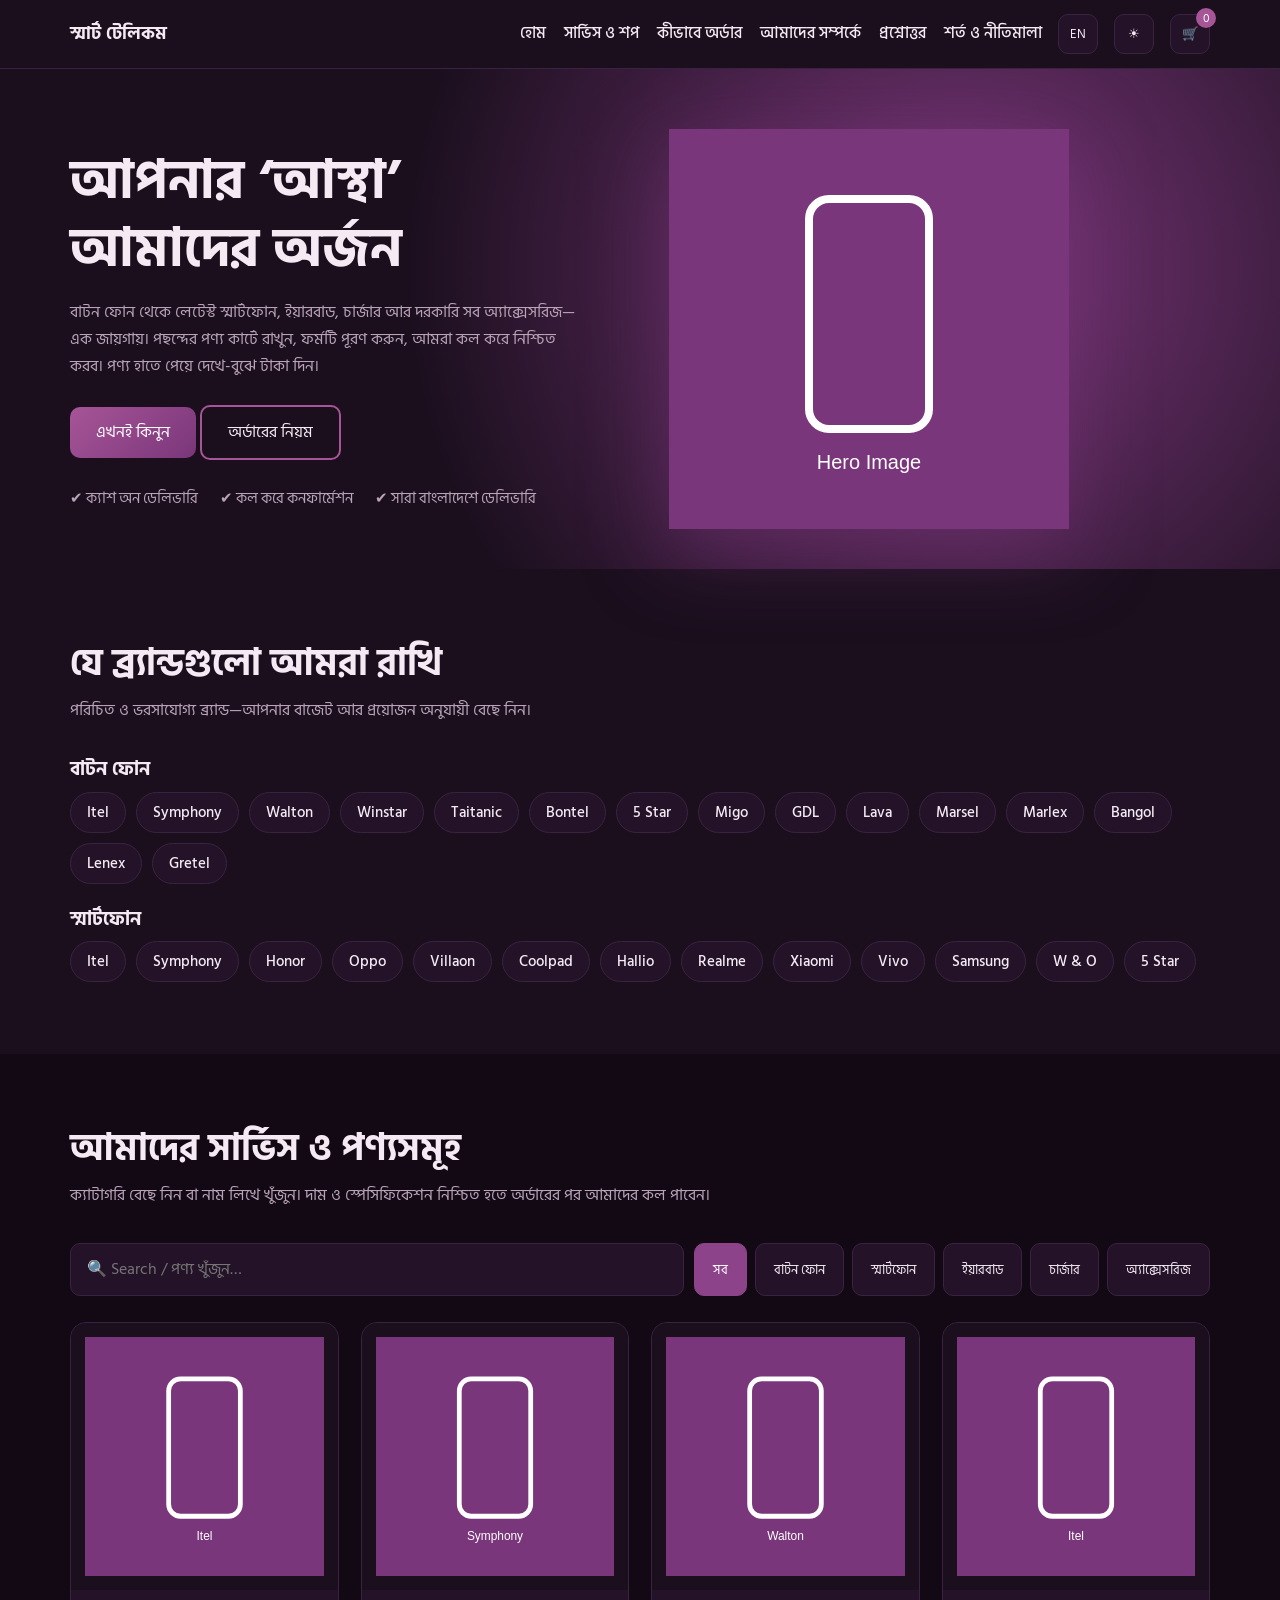
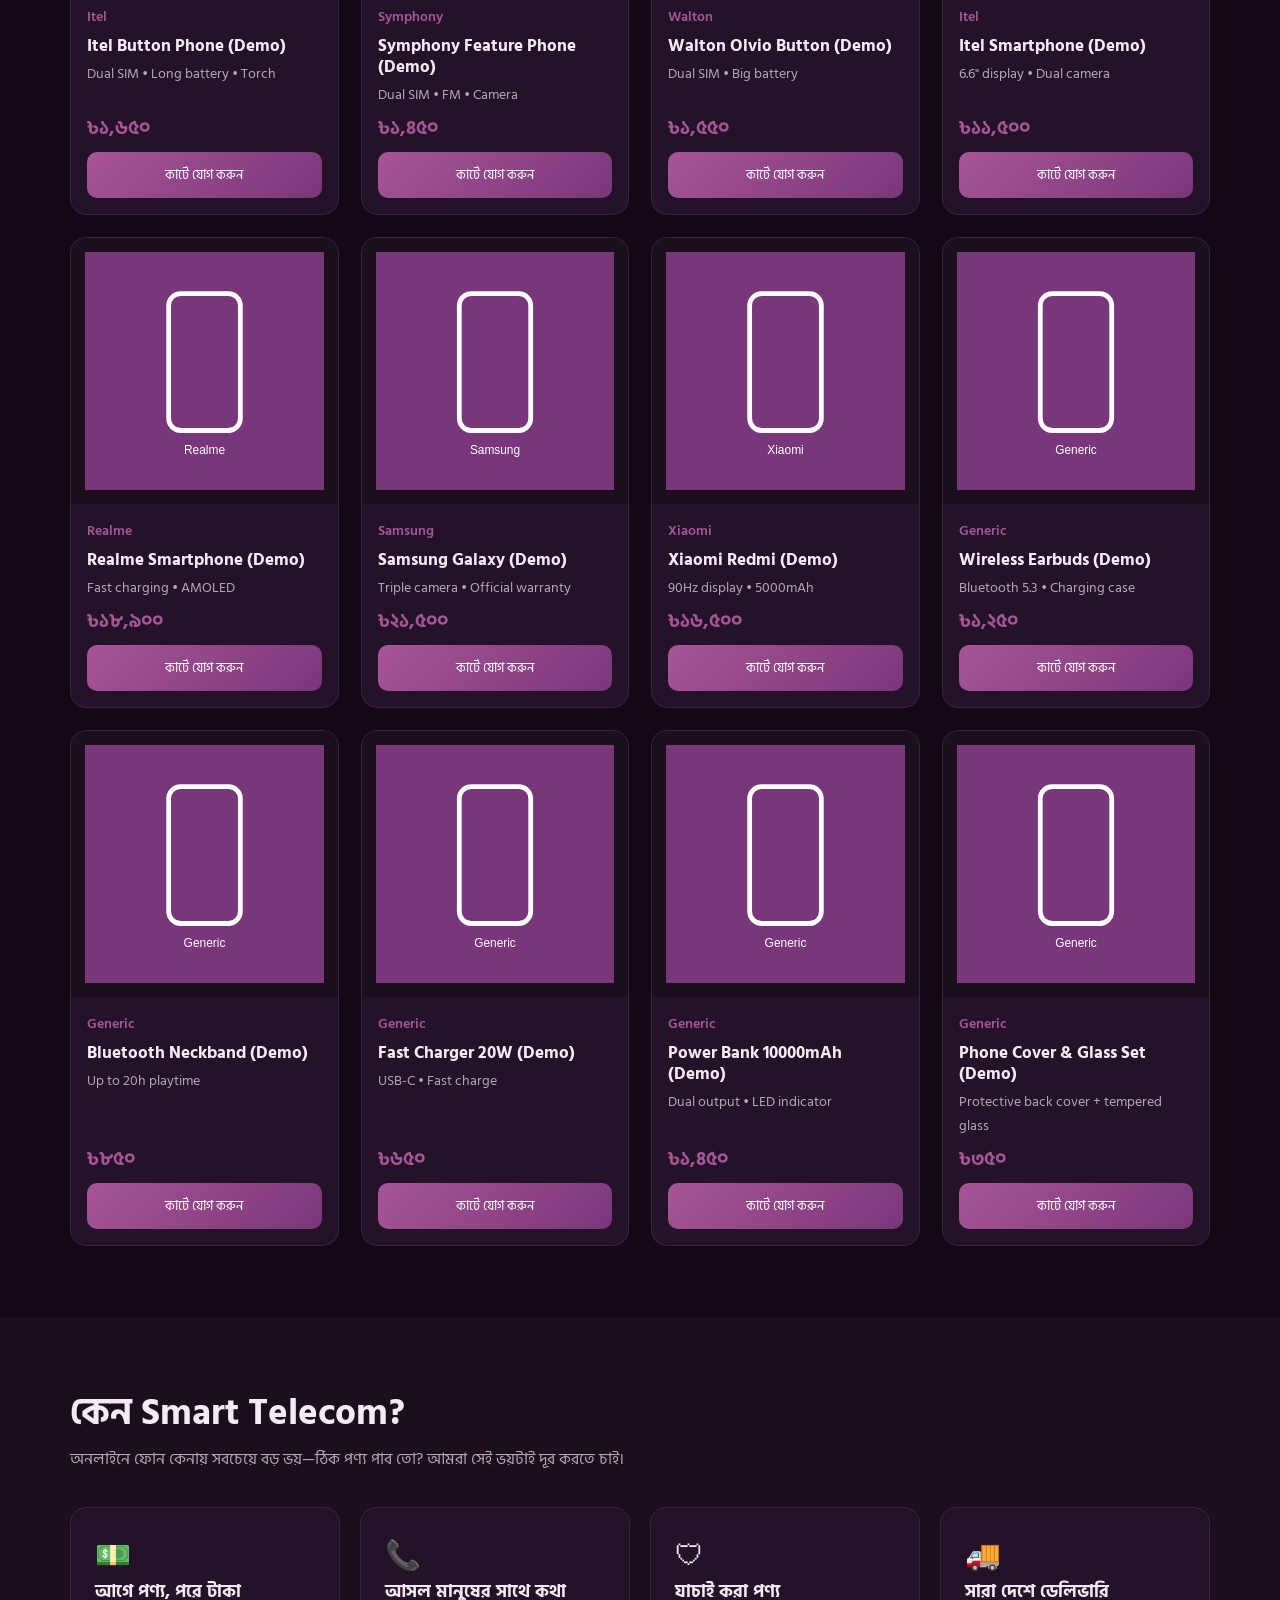
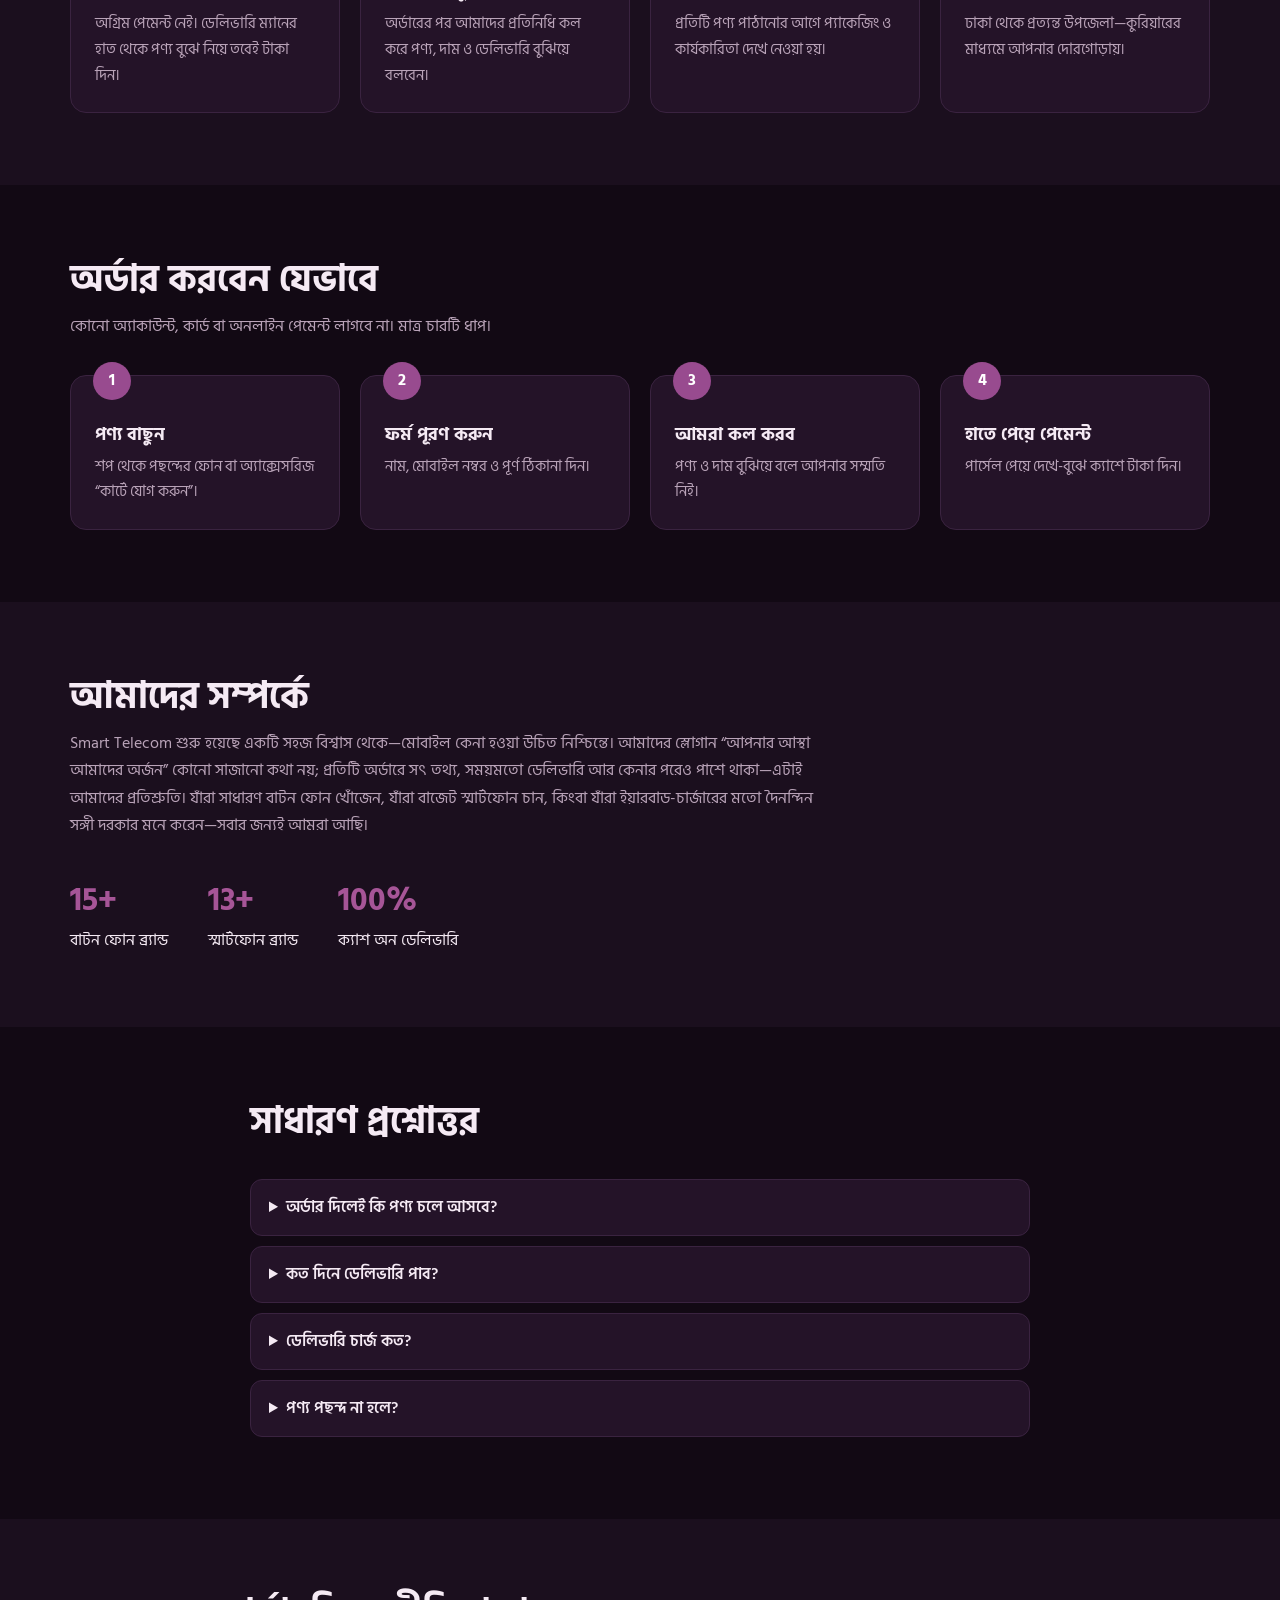
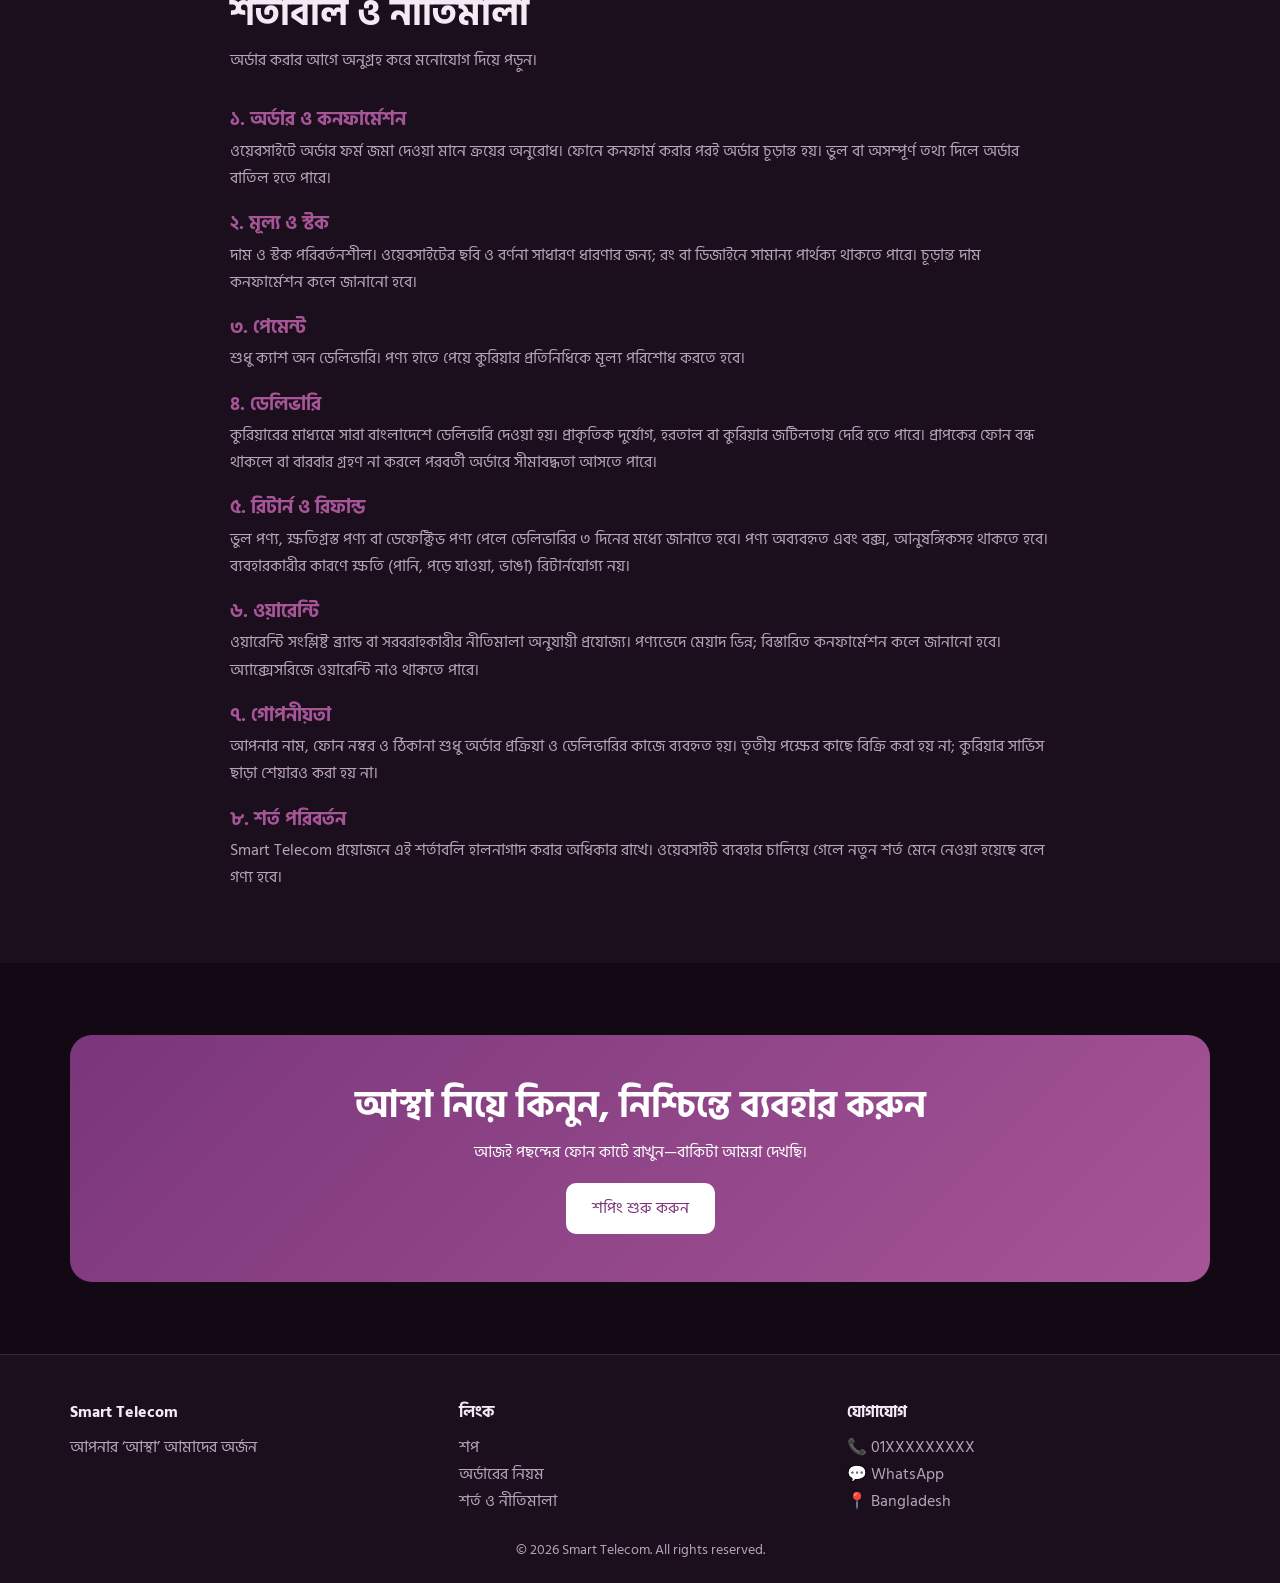
==== index.html @ acea8beb "Rename index (2).html to index.html" ====
<!DOCTYPE html>
<html lang="bn" data-theme="dark">
<head>
<meta charset="UTF-8">
<meta name="viewport" content="width=device-width, initial-scale=1">
<title>Smart Telecom (স্মার্ট টেলিকম) | বাটন ফোন, স্মার্টফোন ও অ্যাক্সেসরিজ – ক্যাশ অন ডেলিভারি</title>
<meta name="description" content="Smart Telecom – Itel, Symphony, Walton, Realme, Samsung সহ জনপ্রিয় বাটন ফোন, স্মার্টফোন, ইয়ারবাড, চার্জার ও অ্যাক্সেসরিজ। সারা বাংলাদেশে ক্যাশ অন ডেলিভারি।">
<meta name="keywords" content="Smart Telecom, স্মার্ট টেলিকম, mobile shop Bangladesh, button phone, smartphone price in Bangladesh, Itel, Symphony, Walton, cash on delivery">
<meta property="og:title" content="Smart Telecom – আপনার আস্থা আমাদের অর্জন">
<meta property="og:type" content="website">
<meta property="og:image" content="hero.png">
<link rel="icon" href="C:\Users\Pc\Downloads\New folder\assets/Smart_Telecom1.jpg">
<link rel="preconnect" href="https://fonts.googleapis.com">
<link href="https://fonts.googleapis.com/css2?family=Hind+Siliguri:wght@400;500;600;700&family=Poppins:wght@400;500;600;700&display=swap" rel="stylesheet">
<script type="application/ld+json">{"@context":"https://schema.org","@type":"Store","name":"Smart Telecom","slogan":"আপনার আস্থা আমাদের অর্জন","description":"Mobile phones and accessories with cash on delivery in Bangladesh","areaServed":"BD","paymentAccepted":"Cash on Delivery"}</script>
<style>
:root{--p1:#A65597;--p2:#984B8F;--p3:#8C438A;--p4:#7A367A;
--bg:#fbf6fb;--bg2:#f3e8f2;--card:#fff;--tx:#2a1429;--mu:#6d5a6c;--bd:#e6d3e4}
[data-theme=dark]{--bg:#120914;--bg2:#1b0f1e;--card:#241328;--tx:#f5eaf4;--mu:#b9a3b8;--bd:#3a2340}
*{box-sizing:border-box;margin:0;padding:0}
html{scroll-behavior:smooth;scroll-padding-top:76px}
body{font-family:'Hind Siliguri','Poppins',sans-serif;background:var(--bg);color:var(--tx);line-height:1.7}
[lang=bn] .en,[lang=en] .bn{display:none!important}
a{color:inherit;text-decoration:none}img{max-width:100%;display:block}
.wrap{max-width:1180px;margin:auto;padding:0 20px}
section{padding:72px 0}
h1,h2,h3{line-height:1.25}
h2{font-size:clamp(1.6rem,3.5vw,2.3rem);margin-bottom:10px}
.sub{color:var(--mu);max-width:640px;margin-bottom:34px}
.btn{display:inline-block;padding:12px 26px;border-radius:10px;border:0;cursor:pointer;font:600 1rem inherit;font-family:inherit;background:linear-gradient(135deg,var(--p1),var(--p4));color:#fff;transition:transform .2s}
.btn:hover{transform:translateY(-2px)}.btn.o{background:none;border:2px solid var(--p1);color:var(--tx)}
:focus-visible{outline:3px solid var(--p1);outline-offset:2px}
/* header */
header{position:sticky;top:0;z-index:50;background:var(--bg2);border-bottom:1px solid var(--bd)}
.nav{display:flex;align-items:center;gap:16px;height:68px}
.logo{display:flex;align-items:center;gap:10px;font-weight:700;font-size:1.15rem}
.logo img{width:42px;height:42px;border-radius:10px;object-fit:cover}
nav{display:flex;gap:18px;margin-left:auto;font-weight:500}
nav a:hover{color:var(--p1)}
.ic{background:var(--card);border:1px solid var(--bd);color:var(--tx);border-radius:10px;height:40px;min-width:40px;padding:0 10px;cursor:pointer;font:600 .9rem inherit;font-family:inherit;position:relative}
#cc{position:absolute;top:-7px;right:-7px;background:var(--p1);color:#fff;border-radius:50%;width:20px;height:20px;font-size:.72rem;display:grid;place-items:center}
.menu{display:none}
/* hero */
.hero{background:radial-gradient(circle at 75% 40%,var(--p4),transparent 55%),var(--bg2);padding:60px 0 40px}
.hg{display:grid;grid-template-columns:1.05fr 1fr;gap:30px;align-items:center}
.hero h1{font-size:clamp(2rem,5vw,3.4rem);margin-bottom:16px}
.hero p{color:var(--mu);margin-bottom:24px;max-width:520px}
.hero img{filter:drop-shadow(0 20px 40px rgba(122,54,122,.5))}
.trust{display:flex;gap:22px;flex-wrap:wrap;margin-top:26px;font-size:.92rem;color:var(--mu)}
/* brands */
.brands{display:flex;flex-wrap:wrap;gap:10px}
.brands span{padding:7px 16px;border:1px solid var(--bd);border-radius:99px;background:var(--card);font-weight:500;font-size:.92rem}
.brands span:hover{background:var(--p3);color:#fff;border-color:var(--p3)}
/* shop */
.tools{display:flex;gap:10px;flex-wrap:wrap;margin-bottom:26px}
.tools input{flex:1;min-width:220px;padding:12px 16px;border-radius:10px;border:1px solid var(--bd);background:var(--card);color:var(--tx);font:inherit}
.cats{display:flex;gap:8px;flex-wrap:wrap}
.cats button{padding:10px 18px;border-radius:10px;border:1px solid var(--bd);background:var(--card);color:var(--tx);cursor:pointer;font:500 .95rem inherit;font-family:inherit}
.cats button.on{background:var(--p3);color:#fff;border-color:var(--p3)}
.grid{display:grid;grid-template-columns:repeat(auto-fill,minmax(250px,1fr));gap:22px}
.card{background:var(--card);border:1px solid var(--bd);border-radius:16px;overflow:hidden;display:flex;flex-direction:column}
.card img{aspect-ratio:1;object-fit:contain;background:var(--bg2);padding:14px}
.cb{padding:16px;display:flex;flex-direction:column;gap:6px;flex:1}
.brand{color:var(--p1);font-weight:600;font-size:.85rem}
.card h3{font-size:1.05rem}.spec{color:var(--mu);font-size:.88rem;flex:1}
.pr{font-size:1.2rem;font-weight:700;color:var(--p1)}
.empty{grid-column:1/-1;text-align:center;color:var(--mu);padding:40px}
/* generic blocks */
.alt{background:var(--bg2)}
.cols{display:grid;grid-template-columns:repeat(auto-fit,minmax(230px,1fr));gap:20px}
.box{background:var(--card);border:1px solid var(--bd);border-radius:16px;padding:24px}
.box h3{margin-bottom:8px;font-size:1.1rem}.box p{color:var(--mu);font-size:.95rem}
.box .e{font-size:1.8rem}
.steps{counter-reset:s}.steps .box{position:relative;padding-top:48px}
.steps .box::before{counter-increment:s;content:counter(s);position:absolute;top:-14px;left:22px;width:38px;height:38px;border-radius:50%;background:var(--p2);color:#fff;display:grid;place-items:center;font-weight:700}
.steps{margin-top:14px}
.stats{display:flex;gap:40px;flex-wrap:wrap;margin-top:22px}.stats b{display:block;font-size:2rem;color:var(--p1)}
details{background:var(--card);border:1px solid var(--bd);border-radius:12px;padding:14px 18px;margin-bottom:10px}
summary{cursor:pointer;font-weight:600}details p{color:var(--mu);margin-top:8px}
.terms h3{margin:20px 0 6px;color:var(--p1)}.terms p,.terms li{color:var(--mu)}.terms ul{padding-left:22px}
.cta{background:linear-gradient(135deg,var(--p4),var(--p1));color:#fff;text-align:center;border-radius:22px;padding:48px 24px}
.cta .btn{background:#fff;color:var(--p4);margin-top:16px}
footer{background:var(--bg2);border-top:1px solid var(--bd);padding:44px 0 20px;color:var(--mu)}
.fg{display:grid;grid-template-columns:repeat(auto-fit,minmax(200px,1fr));gap:26px;margin-bottom:24px}
footer h4{color:var(--tx);margin-bottom:8px}footer a{display:block}footer a:hover{color:var(--p1)}
/* drawer & modal */
.ov{position:fixed;inset:0;background:rgba(0,0,0,.6);display:none;z-index:90;justify-content:flex-end}
.ov.on{display:flex}
.dr{background:var(--bg);width:min(440px,100%);height:100%;overflow:auto;padding:22px}
.dr h2{font-size:1.4rem}
.row{display:flex;gap:10px;align-items:center;border-bottom:1px solid var(--bd);padding:10px 0}
.row img{width:54px;height:54px;object-fit:contain;background:var(--bg2);border-radius:8px}
.row div{flex:1;font-size:.92rem}.q button{width:26px;height:26px;border-radius:6px;border:1px solid var(--bd);background:var(--card);color:var(--tx);cursor:pointer}
form label{display:block;font-weight:500;margin:12px 0 4px;font-size:.92rem}
form input,form textarea,form select{width:100%;padding:11px 12px;border-radius:9px;border:1px solid var(--bd);background:var(--card);color:var(--tx);font:inherit}
.tot{display:flex;justify-content:space-between;font-weight:700;font-size:1.1rem;margin:14px 0}
.note{font-size:.85rem;color:var(--mu);margin-top:10px}
#toast{position:fixed;bottom:24px;left:50%;transform:translateX(-50%);background:var(--p3);color:#fff;padding:12px 22px;border-radius:10px;display:none;z-index:99}
@media(max-width:820px){.hg{grid-template-columns:1fr}nav{display:none;position:absolute;top:68px;left:0;right:0;background:var(--bg2);flex-direction:column;padding:16px 20px;border-bottom:1px solid var(--bd)}nav.on{display:flex}.menu{display:block}.nav .sp{margin-left:auto}}
@media(prefers-reduced-motion:reduce){*{transition:none!important;scroll-behavior:auto!important}}
</style>
</head>
<body>

<header><div class="wrap nav">
  <a href="#home" class="logo"><img src="Smart_Telecom2.jpg/Smart_Telecom2.jpg" alt="Smart Telecom logo" onerror="this.style.display='none'"><span class="bn">স্মার্ট টেলিকম</span><span class="en">Smart Telecom</span></a>
  <nav id="nav">
    <a href="#home"><span class="bn">হোম</span><span class="en">Home</span></a>
    <a href="#shop"><span class="bn">সার্ভিস ও শপ</span><span class="en">Shop</span></a>
    <a href="#how"><span class="bn">কীভাবে অর্ডার</span><span class="en">How to order</span></a>
    <a href="#about"><span class="bn">আমাদের সম্পর্কে</span><span class="en">About</span></a>
    <a href="#faq"><span class="bn">প্রশ্নোত্তর</span><span class="en">FAQ</span></a>
    <a href="#terms"><span class="bn">শর্ত ও নীতিমালা</span><span class="en">Terms</span></a>
  </nav>
  <button class="ic sp" id="lang" aria-label="Language">EN</button>
  <button class="ic" id="theme" aria-label="Theme">☀</button>
  <button class="ic" id="cartBtn" aria-label="Cart">🛒<span id="cc">0</span></button>
  <button class="ic menu" id="menu" aria-label="Menu">☰</button>
</div></header>

<main>
<section class="hero" id="home"><div class="wrap hg">
  <div>
    <h1><span class="bn">আপনার ‘আস্থা’ <br>আমাদের অর্জন</span><span class="en">Your ‘Trust’ <br>Is Our Achievement</span></h1>
    <p><span class="bn">বাটন ফোন থেকে লেটেস্ট স্মার্টফোন, ইয়ারবাড, চার্জার আর দরকারি সব অ্যাক্সেসরিজ—এক জায়গায়। পছন্দের পণ্য কার্টে রাখুন, ফর্মটি পূরণ করুন, আমরা কল করে নিশ্চিত করব। পণ্য হাতে পেয়ে দেখে-বুঝে টাকা দিন।</span><span class="en">From button phones to the latest smartphones, earbuds, chargers and everyday accessories—all in one place. Add to cart, fill in the form, and we'll call to confirm. Pay only when the parcel is in your hands.</span></p>
    <a href="#shop" class="btn"><span class="bn">এখনই কিনুন</span><span class="en">Shop now</span></a>
    <a href="#how" class="btn o"><span class="bn">অর্ডারের নিয়ম</span><span class="en">How it works</span></a>
    <div class="trust"><span>✔ <span class="bn">ক্যাশ অন ডেলিভারি</span><span class="en">Cash on delivery</span></span><span>✔ <span class="bn">কল করে কনফার্মেশন</span><span class="en">Confirmation call</span></span><span>✔ <span class="bn">সারা বাংলাদেশে ডেলিভারি</span><span class="en">Nationwide delivery</span></span></div>
  </div>
  <img src="C:\Users\Pc\Downloads\New folder\assets/Futuristic__Itel_Phone_and_Earbuds_Showcase.png" alt="Itel smartphone, button phone and earbuds showcase" onerror="this.src=PH('Hero Image')">
</div></section>

<section class="alt"><div class="wrap">
  <h2><span class="bn">যে ব্র্যান্ডগুলো আমরা রাখি</span><span class="en">Brands we carry</span></h2>
  <p class="sub"><span class="bn">পরিচিত ও ভরসাযোগ্য ব্র্যান্ড—আপনার বাজেট আর প্রয়োজন অনুযায়ী বেছে নিন।</span><span class="en">Trusted names for every budget and need.</span></p>
  <h3 style="margin-bottom:10px"><span class="bn">বাটন ফোন</span><span class="en">Feature (button) phones</span></h3>
  <div class="brands" id="b1" style="margin-bottom:24px"></div>
  <h3 style="margin-bottom:10px"><span class="bn">স্মার্টফোন</span><span class="en">Smartphones</span></h3>
  <div class="brands" id="b2"></div>
</div></section>

<section id="shop"><div class="wrap">
  <h2><span class="bn">আমাদের সার্ভিস ও পণ্যসমূহ</span><span class="en">Our services &amp; products</span></h2>
  <p class="sub"><span class="bn">ক্যাটাগরি বেছে নিন বা নাম লিখে খুঁজুন। দাম ও স্পেসিফিকেশন নিশ্চিত হতে অর্ডারের পর আমাদের কল পাবেন।</span><span class="en">Pick a category or search by name. We'll confirm price and specs on the call after your order.</span></p>
  <div class="tools"><input id="q" type="search" placeholder="🔍 Search / পণ্য খুঁজুন…" aria-label="Search"><div class="cats" id="cats"></div></div>
  <div class="grid" id="grid"></div>
</div></section>

<section class="alt"><div class="wrap">
  <h2><span class="bn">কেন Smart Telecom?</span><span class="en">Why Smart Telecom?</span></h2>
  <p class="sub"><span class="bn">অনলাইনে ফোন কেনায় সবচেয়ে বড় ভয়—ঠিক পণ্য পাব তো? আমরা সেই ভয়টাই দূর করতে চাই।</span><span class="en">The biggest worry in buying a phone online is “will I get what I ordered?” We exist to remove that worry.</span></p>
  <div class="cols">
    <div class="box"><div class="e">💵</div><h3><span class="bn">আগে পণ্য, পরে টাকা</span><span class="en">Product first, payment later</span></h3><p><span class="bn">অগ্রিম পেমেন্ট নেই। ডেলিভারি ম্যানের হাত থেকে পণ্য বুঝে নিয়ে তবেই টাকা দিন।</span><span class="en">No advance payment. Pay the courier only after you receive your parcel.</span></p></div>
    <div class="box"><div class="e">📞</div><h3><span class="bn">আসল মানুষের সাথে কথা</span><span class="en">A real person on the phone</span></h3><p><span class="bn">অর্ডারের পর আমাদের প্রতিনিধি কল করে পণ্য, দাম ও ডেলিভারি বুঝিয়ে বলবেন।</span><span class="en">Our team calls to explain the product, price and delivery before anything ships.</span></p></div>
    <div class="box"><div class="e">🛡</div><h3><span class="bn">যাচাই করা পণ্য</span><span class="en">Checked before dispatch</span></h3><p><span class="bn">প্রতিটি পণ্য পাঠানোর আগে প্যাকেজিং ও কার্যকারিতা দেখে নেওয়া হয়।</span><span class="en">Every item is inspected for packaging and function before it leaves us.</span></p></div>
    <div class="box"><div class="e">🚚</div><h3><span class="bn">সারা দেশে ডেলিভারি</span><span class="en">Delivery across Bangladesh</span></h3><p><span class="bn">ঢাকা থেকে প্রত্যন্ত উপজেলা—কুরিয়ারের মাধ্যমে আপনার দোরগোড়ায়।</span><span class="en">From Dhaka to remote upazilas, by courier to your door.</span></p></div>
  </div>
</div></section>

<section id="how"><div class="wrap">
  <h2><span class="bn">অর্ডার করবেন যেভাবে</span><span class="en">How to order</span></h2>
  <p class="sub"><span class="bn">কোনো অ্যাকাউন্ট, কার্ড বা অনলাইন পেমেন্ট লাগবে না। মাত্র চারটি ধাপ।</span><span class="en">No account, card or online payment needed. Just four steps.</span></p>
  <div class="cols steps">
    <div class="box"><h3><span class="bn">পণ্য বাছুন</span><span class="en">Pick a product</span></h3><p><span class="bn">শপ থেকে পছন্দের ফোন বা অ্যাক্সেসরিজ “কার্টে যোগ করুন”।</span><span class="en">Add your favourite phone or accessory to the cart.</span></p></div>
    <div class="box"><h3><span class="bn">ফর্ম পূরণ করুন</span><span class="en">Fill the form</span></h3><p><span class="bn">নাম, মোবাইল নম্বর ও পূর্ণ ঠিকানা দিন।</span><span class="en">Enter your name, phone number and full address.</span></p></div>
    <div class="box"><h3><span class="bn">আমরা কল করব</span><span class="en">We call you</span></h3><p><span class="bn">পণ্য ও দাম বুঝিয়ে বলে আপনার সম্মতি নিই।</span><span class="en">We explain everything and get your go-ahead.</span></p></div>
    <div class="box"><h3><span class="bn">হাতে পেয়ে পেমেন্ট</span><span class="en">Pay on delivery</span></h3><p><span class="bn">পার্সেল পেয়ে দেখে-বুঝে ক্যাশে টাকা দিন।</span><span class="en">Inspect your parcel and pay in cash.</span></p></div>
  </div>
</div></section>

<section class="alt" id="about"><div class="wrap">
  <h2><span class="bn">আমাদের সম্পর্কে</span><span class="en">About us</span></h2>
  <p class="sub" style="max-width:760px"><span class="bn">Smart Telecom শুরু হয়েছে একটি সহজ বিশ্বাস থেকে—মোবাইল কেনা হওয়া উচিত নিশ্চিন্তে। আমাদের স্লোগান “আপনার আস্থা আমাদের অর্জন” কোনো সাজানো কথা নয়; প্রতিটি অর্ডারে সৎ তথ্য, সময়মতো ডেলিভারি আর কেনার পরেও পাশে থাকা—এটাই আমাদের প্রতিশ্রুতি। যাঁরা সাধারণ বাটন ফোন খোঁজেন, যাঁরা বাজেট স্মার্টফোন চান, কিংবা যাঁরা ইয়ারবাড-চার্জারের মতো দৈনন্দিন সঙ্গী দরকার মনে করেন—সবার জন্যই আমরা আছি।</span><span class="en">Smart Telecom began with a simple belief: buying a mobile should feel safe. Our slogan, “Your trust is our achievement,” isn't decoration—it's a promise of honest information, on-time delivery and support after the sale. Whether you want a simple button phone, a budget smartphone, or everyday companions like earbuds and chargers, we're here for you.</span></p>
  <div class="stats"><div><b>15+</b><span class="bn">বাটন ফোন ব্র্যান্ড</span><span class="en">Button-phone brands</span></div><div><b>13+</b><span class="bn">স্মার্টফোন ব্র্যান্ড</span><span class="en">Smartphone brands</span></div><div><b>100%</b><span class="bn">ক্যাশ অন ডেলিভারি</span><span class="en">Cash on delivery</span></div></div>
</div></section>

<section id="faq"><div class="wrap" style="max-width:820px">
  <h2><span class="bn">সাধারণ প্রশ্নোত্তর</span><span class="en">Frequently asked questions</span></h2><p class="sub"></p>
  <details><summary><span class="bn">অর্ডার দিলেই কি পণ্য চলে আসবে?</span><span class="en">Is my order final once I submit?</span></summary><p><span class="bn">না। ফর্ম জমা দেওয়ার পর আমরা কল করে নিশ্চিত করি। আপনার সম্মতি পেলেই পার্সেল পাঠানো হয়।</span><span class="en">No. We call to confirm first, and only ship after your approval.</span></p></details>
  <details><summary><span class="bn">কত দিনে ডেলিভারি পাব?</span><span class="en">How long does delivery take?</span></summary><p><span class="bn">সাধারণত কনফার্মেশনের পর ২–৫ কর্মদিবস। এলাকাভেদে কিছুটা কম-বেশি হতে পারে।</span><span class="en">Usually 2–5 working days after confirmation, depending on your area.</span></p></details>
  <details><summary><span class="bn">ডেলিভারি চার্জ কত?</span><span class="en">What is the delivery charge?</span></summary><p><span class="bn">কল করার সময় এলাকা অনুযায়ী ডেলিভারি চার্জ জানিয়ে দেওয়া হবে।</span><span class="en">We'll tell you the exact charge for your area during the confirmation call.</span></p></details>
  <details><summary><span class="bn">পণ্য পছন্দ না হলে?</span><span class="en">What if I don't like the product?</span></summary><p><span class="bn">ডেলিভারির সময়ই খুলে দেখে নিন। সমস্যা থাকলে রিটার্ন নীতিমালা অনুযায়ী ব্যবস্থা নেওয়া হবে।</span><span class="en">Inspect it at delivery. If there's an issue, we'll act under our return policy below.</span></p></details>
</div></section>

<section class="alt terms" id="terms"><div class="wrap" style="max-width:860px">
  <h2><span class="bn">শর্তাবলি ও নীতিমালা</span><span class="en">Terms &amp; policies</span></h2>
  <p class="sub"><span class="bn">অর্ডার করার আগে অনুগ্রহ করে মনোযোগ দিয়ে পড়ুন।</span><span class="en">Please read before placing an order.</span></p>
  <div class="bn">
  <h3>১. অর্ডার ও কনফার্মেশন</h3><p>ওয়েবসাইটে অর্ডার ফর্ম জমা দেওয়া মানে ক্রয়ের অনুরোধ। ফোনে কনফার্ম করার পরই অর্ডার চূড়ান্ত হয়। ভুল বা অসম্পূর্ণ তথ্য দিলে অর্ডার বাতিল হতে পারে।</p>
  <h3>২. মূল্য ও স্টক</h3><p>দাম ও স্টক পরিবর্তনশীল। ওয়েবসাইটের ছবি ও বর্ণনা সাধারণ ধারণার জন্য; রং বা ডিজাইনে সামান্য পার্থক্য থাকতে পারে। চূড়ান্ত দাম কনফার্মেশন কলে জানানো হবে।</p>
  <h3>৩. পেমেন্ট</h3><p>শুধু ক্যাশ অন ডেলিভারি। পণ্য হাতে পেয়ে কুরিয়ার প্রতিনিধিকে মূল্য পরিশোধ করতে হবে।</p>
  <h3>৪. ডেলিভারি</h3><p>কুরিয়ারের মাধ্যমে সারা বাংলাদেশে ডেলিভারি দেওয়া হয়। প্রাকৃতিক দুর্যোগ, হরতাল বা কুরিয়ার জটিলতায় দেরি হতে পারে। প্রাপকের ফোন বন্ধ থাকলে বা বারবার গ্রহণ না করলে পরবর্তী অর্ডারে সীমাবদ্ধতা আসতে পারে।</p>
  <h3>৫. রিটার্ন ও রিফান্ড</h3><p>ভুল পণ্য, ক্ষতিগ্রস্ত পণ্য বা ডেফেক্টিভ পণ্য পেলে ডেলিভারির ৩ দিনের মধ্যে জানাতে হবে। পণ্য অব্যবহৃত এবং বক্স, আনুষঙ্গিকসহ থাকতে হবে। ব্যবহারকারীর কারণে ক্ষতি (পানি, পড়ে যাওয়া, ভাঙা) রিটার্নযোগ্য নয়।</p>
  <h3>৬. ওয়ারেন্টি</h3><p>ওয়ারেন্টি সংশ্লিষ্ট ব্র্যান্ড বা সরবরাহকারীর নীতিমালা অনুযায়ী প্রযোজ্য। পণ্যভেদে মেয়াদ ভিন্ন; বিস্তারিত কনফার্মেশন কলে জানানো হবে। অ্যাক্সেসরিজে ওয়ারেন্টি নাও থাকতে পারে।</p>
  <h3>৭. গোপনীয়তা</h3><p>আপনার নাম, ফোন নম্বর ও ঠিকানা শুধু অর্ডার প্রক্রিয়া ও ডেলিভারির কাজে ব্যবহৃত হয়। তৃতীয় পক্ষের কাছে বিক্রি করা হয় না; কুরিয়ার সার্ভিস ছাড়া শেয়ারও করা হয় না।</p>
  <h3>৮. শর্ত পরিবর্তন</h3><p>Smart Telecom প্রয়োজনে এই শর্তাবলি হালনাগাদ করার অধিকার রাখে। ওয়েবসাইট ব্যবহার চালিয়ে গেলে নতুন শর্ত মেনে নেওয়া হয়েছে বলে গণ্য হবে।</p>
  </div>
  <div class="en">
  <h3>1. Orders &amp; confirmation</h3><p>Submitting the order form is a purchase request. An order becomes final only after we confirm by phone. Incorrect or incomplete details may lead to cancellation.</p>
  <h3>2. Pricing &amp; stock</h3><p>Prices and stock change. Images and descriptions are indicative; colour or design may differ slightly. The final price is stated on the confirmation call.</p>
  <h3>3. Payment</h3><p>Cash on delivery only. Pay the courier after receiving your parcel.</p>
  <h3>4. Delivery</h3><p>We deliver nationwide by courier. Delays may occur due to weather, strikes or courier issues. Repeated refusal of parcels may restrict future orders.</p>
  <h3>5. Returns &amp; refunds</h3><p>Report wrong, damaged or defective items within 3 days of delivery. Items must be unused with box and accessories. Damage caused by the user (water, drops, breakage) is not eligible.</p>
  <h3>6. Warranty</h3><p>Warranty follows the respective brand or supplier policy and varies by product; details are shared on the call. Some accessories may carry no warranty.</p>
  <h3>7. Privacy</h3><p>Your name, phone and address are used only to process and deliver your order. We don't sell your data and share it only with the courier.</p>
  <h3>8. Changes</h3><p>Smart Telecom may update these terms at any time. Continued use of the site means you accept the updated terms.</p>
  </div>
</div></section>

<section><div class="wrap"><div class="cta">
  <h2><span class="bn">আস্থা নিয়ে কিনুন, নিশ্চিন্তে ব্যবহার করুন</span><span class="en">Buy with trust, use with peace of mind</span></h2>
  <p><span class="bn">আজই পছন্দের ফোন কার্টে রাখুন—বাকিটা আমরা দেখছি।</span><span class="en">Add your phone to the cart today—we'll handle the rest.</span></p>
  <a class="btn" href="#shop"><span class="bn">শপিং শুরু করুন</span><span class="en">Start shopping</span></a>
</div></div></section>
</main>

<footer><div class="wrap">
  <div class="fg">
    <div><h4>Smart Telecom</h4><span class="bn">আপনার ‘আস্থা’ আমাদের অর্জন</span><span class="en">Your ‘Trust’ Is Our Achievement</span></div>
    <div><h4><span class="bn">লিংক</span><span class="en">Links</span></h4><a href="#shop"><span class="bn">শপ</span><span class="en">Shop</span></a><a href="#how"><span class="bn">অর্ডারের নিয়ম</span><span class="en">How to order</span></a><a href="#terms"><span class="bn">শর্ত ও নীতিমালা</span><span class="en">Terms</span></a></div>
    <div><h4><span class="bn">যোগাযোগ</span><span class="en">Contact</span></h4><a id="ph" href="#">📞 01XXXXXXXXX</a><a href="#" id="wa">💬 WhatsApp</a><span>📍 Bangladesh</span></div>
  </div>
  <p style="text-align:center;font-size:.85rem">© <span id="yr"></span> Smart Telecom. All rights reserved.</p>
</div></footer>

<!-- CART DRAWER -->
<div class="ov" id="ov"><div class="dr">
  <button class="ic" id="close" style="float:right">✕</button>
  <h2><span class="bn">আপনার কার্ট</span><span class="en">Your cart</span></h2>
  <div id="items"></div>
  <div class="tot"><span><span class="bn">মোট</span><span class="en">Total</span></span><span id="tot">৳0</span></div>
  <form id="f">
    <label><span class="bn">আপনার নাম *</span><span class="en">Full name *</span></label><input name="name" required>
    <label><span class="bn">মোবাইল নম্বর *</span><span class="en">Mobile number *</span></label><input name="phone" required pattern="01[3-9][0-9]{8}" inputmode="numeric" placeholder="01XXXXXXXXX">
    <label><span class="bn">জেলা *</span><span class="en">District *</span></label><input name="district" required>
    <label><span class="bn">পূর্ণ ঠিকানা *</span><span class="en">Full address *</span></label><textarea name="address" rows="2" required></textarea>
    <label><span class="bn">অতিরিক্ত নোট</span><span class="en">Extra note</span></label><textarea name="note" rows="2"></textarea>
    <button class="btn" style="width:100%;margin-top:16px"><span class="bn">অর্ডার জমা দিন (ক্যাশ অন ডেলিভারি)</span><span class="en">Place order (Cash on delivery)</span></button>
    <p class="note"><span class="bn">অর্ডারের পর আমরা আপনাকে কল করে কনফার্ম করব। এখন কোনো টাকা দিতে হবে না।</span><span class="en">We'll call you to confirm. No payment is needed now.</span></p>
  </form>
</div></div>
<div id="toast"></div>

<script>
/* ===== সহজে এডিট করুন / EDIT HERE ===== */
const CONFIG={
  phone:"01XXXXXXXXX",          // আপনার ফোন নম্বর
  whatsapp:"8801XXXXXXXXX",     // WhatsApp নম্বর (৮৮০ সহ)
  formEndpoint:""               // ঐচ্ছিক: Formspree URL (https://formspree.io/f/xxxx) দিলে অর্ডার ইমেইলে আসবে
};
const BUTTON_BRANDS=["Itel","Symphony","Walton","Winstar","Taitanic","Bontel","5 Star","Migo","GDL","Lava","Marsel","Marlex","Bangol","Lenex","Gretel"];
const SMART_BRANDS=["Itel","Symphony","Honor","Oppo","Villaon","Coolpad","Hallio","Realme","Xiaomi","Vivo","Samsung","W & O","5 Star"];
const CATS={all:["সব","All"],button:["বাটন ফোন","Button Phone"],smart:["স্মার্টফোন","Smartphone"],audio:["ইয়ারবাড","Earbuds"],charger:["চার্জার","Chargers"],acc:["অ্যাক্সেসরিজ","Accessories"]};
/* ডেমো পণ্য — দাম/স্পেক/ছবি এখানে বদলান। img: "images/xyz.jpg" বা ফাঁকা রাখলে প্লেসহোল্ডার */
const PRODUCTS=[
 {id:1,cat:"button",brand:"Itel",name:"Itel Button Phone (Demo)",spec:"Dual SIM • Long battery • Torch",price:1650,img:""},
 {id:2,cat:"button",brand:"Symphony",name:"Symphony Feature Phone (Demo)",spec:"Dual SIM • FM • Camera",price:1450,img:""},
 {id:3,cat:"button",brand:"Walton",name:"Walton Olvio Button (Demo)",spec:"Dual SIM • Big battery",price:1550,img:""},
 {id:4,cat:"smart",brand:"Itel",name:"Itel Smartphone (Demo)",spec:"6.6\" display • Dual camera",price:11500,img:""},
 {id:5,cat:"smart",brand:"Realme",name:"Realme Smartphone (Demo)",spec:"Fast charging • AMOLED",price:18900,img:""},
 {id:6,cat:"smart",brand:"Samsung",name:"Samsung Galaxy (Demo)",spec:"Triple camera • Official warranty",price:21500,img:""},
 {id:7,cat:"smart",brand:"Xiaomi",name:"Xiaomi Redmi (Demo)",spec:"90Hz display • 5000mAh",price:16500,img:""},
 {id:8,cat:"audio",brand:"Generic",name:"Wireless Earbuds (Demo)",spec:"Bluetooth 5.3 • Charging case",price:1250,img:""},
 {id:9,cat:"audio",brand:"Generic",name:"Bluetooth Neckband (Demo)",spec:"Up to 20h playtime",price:850,img:""},
 {id:10,cat:"charger",brand:"Generic",name:"Fast Charger 20W (Demo)",spec:"USB-C • Fast charge",price:650,img:""},
 {id:11,cat:"charger",brand:"Generic",name:"Power Bank 10000mAh (Demo)",spec:"Dual output • LED indicator",price:1450,img:""},
 {id:12,cat:"acc",brand:"Generic",name:"Phone Cover & Glass Set (Demo)",spec:"Protective back cover + tempered glass",price:350,img:""}
];
/* ===== সিস্টেম কোড ===== */
const $=s=>document.querySelector(s),bn=n=>String(n).replace(/\d/g,d=>"০১২৩৪৫৬৭৮৯"[d]);
const PH=t=>"data:image/svg+xml;utf8,"+encodeURIComponent(`<svg xmlns='http://www.w3.org/2000/svg' width='400' height='400'><rect width='400' height='400' fill='#7A367A'/><rect x='140' y='70' width='120' height='230' rx='20' fill='none' stroke='#fff' stroke-width='8'/><text x='200' y='340' fill='#fff' font-size='20' text-anchor='middle' font-family='sans-serif'>${t}</text></svg>`);
let lang=localStorage.lang||"bn",cat="all",cart=JSON.parse(localStorage.cart||"{}");
const money=n=>(lang=="bn"?bn(n.toLocaleString("en-US")):n.toLocaleString("en-US"));
const L=(o)=>o[lang=="bn"?0:1];
function setLang(){document.documentElement.lang=lang;$("#lang").textContent=lang=="bn"?"EN":"বাং";localStorage.lang=lang;render();drawCart()}
function render(){
 $("#b1").innerHTML=BUTTON_BRANDS.map(b=>`<span>${b}</span>`).join("");
 $("#b2").innerHTML=SMART_BRANDS.map(b=>`<span>${b}</span>`).join("");
 $("#cats").innerHTML=Object.entries(CATS).map(([k,v])=>`<button class="${k==cat?"on":""}" data-c="${k}">${L(v)}</button>`).join("");
 const q=$("#q").value.toLowerCase().trim();
 const list=PRODUCTS.filter(p=>(cat=="all"||p.cat==cat)&&(p.name+p.brand+p.spec).toLowerCase().includes(q));
 $("#grid").innerHTML=list.length?list.map(p=>`<article class="card"><img src="${p.img||PH(p.brand)}" alt="${p.name}" loading="lazy" onerror="this.src=PH('${p.brand}')"><div class="cb"><span class="brand">${p.brand}</span><h3>${p.name}</h3><p class="spec">${p.spec}</p><span class="pr">৳${money(p.price)}</span><button class="btn" data-a="${p.id}">${lang=="bn"?"কার্টে যোগ করুন":"Add to cart"}</button></div></article>`).join(""):`<p class="empty">${lang=="bn"?"কোনো পণ্য পাওয়া যায়নি।":"No products found."}</p>`;
}
function toast(m){const t=$("#toast");t.textContent=m;t.style.display="block";setTimeout(()=>t.style.display="none",2200)}
function save(){localStorage.cart=JSON.stringify(cart);drawCart()}
function drawCart(){
 let n=0,t=0;const rows=Object.entries(cart).map(([id,q])=>{const p=PRODUCTS.find(x=>x.id==id);if(!p)return"";n+=q;t+=q*p.price;
  return`<div class="row"><img src="${p.img||PH(p.brand)}" alt=""><div>${p.name}<br><b>৳${money(p.price)}</b></div><span class="q"><button data-m="${id}">−</button> ${q} <button data-p="${id}">+</button></span></div>`}).join("");
 $("#items").innerHTML=rows||`<p class="note">${lang=="bn"?"কার্ট খালি। শপ থেকে পণ্য যোগ করুন।":"Your cart is empty. Add items from the shop."}</p>`;
 $("#cc").textContent=n;$("#tot").textContent="৳"+money(t);
}
document.addEventListener("click",e=>{
 const d=e.target.dataset||{};
 if(d.c){cat=d.c;render()}
 if(d.a){cart[d.a]=(cart[d.a]||0)+1;save();toast(lang=="bn"?"কার্টে যোগ হয়েছে":"Added to cart")}
 if(d.p){cart[d.p]++;save()}
 if(d.m){if(--cart[d.m]<=0)delete cart[d.m];save()}
 if(e.target===$("#ov")||e.target.id=="close")$("#ov").classList.remove("on");
 if(e.target.closest("nav a"))$("#nav").classList.remove("on");
});
$("#q").oninput=render;
$("#cartBtn").onclick=()=>$("#ov").classList.add("on");
$("#lang").onclick=()=>{lang=lang=="bn"?"en":"bn";setLang()};
$("#menu").onclick=()=>$("#nav").classList.toggle("on");
$("#theme").onclick=()=>{const r=document.documentElement,d=r.dataset.theme=="dark"?"light":"dark";r.dataset.theme=d;localStorage.theme=d;$("#theme").textContent=d=="dark"?"☀":"🌙"};
if(localStorage.theme){document.documentElement.dataset.theme=localStorage.theme;$("#theme").textContent=localStorage.theme=="dark"?"☀":"🌙"}
$("#f").onsubmit=async e=>{
 e.preventDefault();
 if(!Object.keys(cart).length)return toast(lang=="bn"?"আগে কার্টে পণ্য যোগ করুন":"Add items to cart first");
 const f=Object.fromEntries(new FormData(e.target));let t=0;
 const lines=Object.entries(cart).map(([id,q])=>{const p=PRODUCTS.find(x=>x.id==id);t+=p.price*q;return`- ${p.name} x${q} = ৳${p.price*q}`}).join("\n");
 const msg=`New Order – Smart Telecom\nName: ${f.name}\nPhone: ${f.phone}\nDistrict: ${f.district}\nAddress: ${f.address}\nNote: ${f.note||"-"}\n\n${lines}\nTotal: ৳${t} (Cash on Delivery)`;
 if(CONFIG.formEndpoint){try{await fetch(CONFIG.formEndpoint,{method:"POST",headers:{"Content-Type":"application/json",Accept:"application/json"},body:JSON.stringify({...f,order:lines,total:t})})}catch(x){}}
 window.open(`https://wa.me/${CONFIG.whatsapp}?text=${encodeURIComponent(msg)}`,"_blank");
 cart={};save();e.target.reset();$("#ov").classList.remove("on");
 toast(lang=="bn"?"ধন্যবাদ! শীঘ্রই আমরা আপনাকে কল করব।":"Thank you! We'll call you shortly.");
};
$("#ph").href="tel:"+CONFIG.phone;$("#ph").textContent="📞 "+CONFIG.phone;$("#wa").href="https://wa.me/"+CONFIG.whatsapp;$("#yr").textContent=new Date().getFullYear();
setLang();
</script>
</body>
</html>
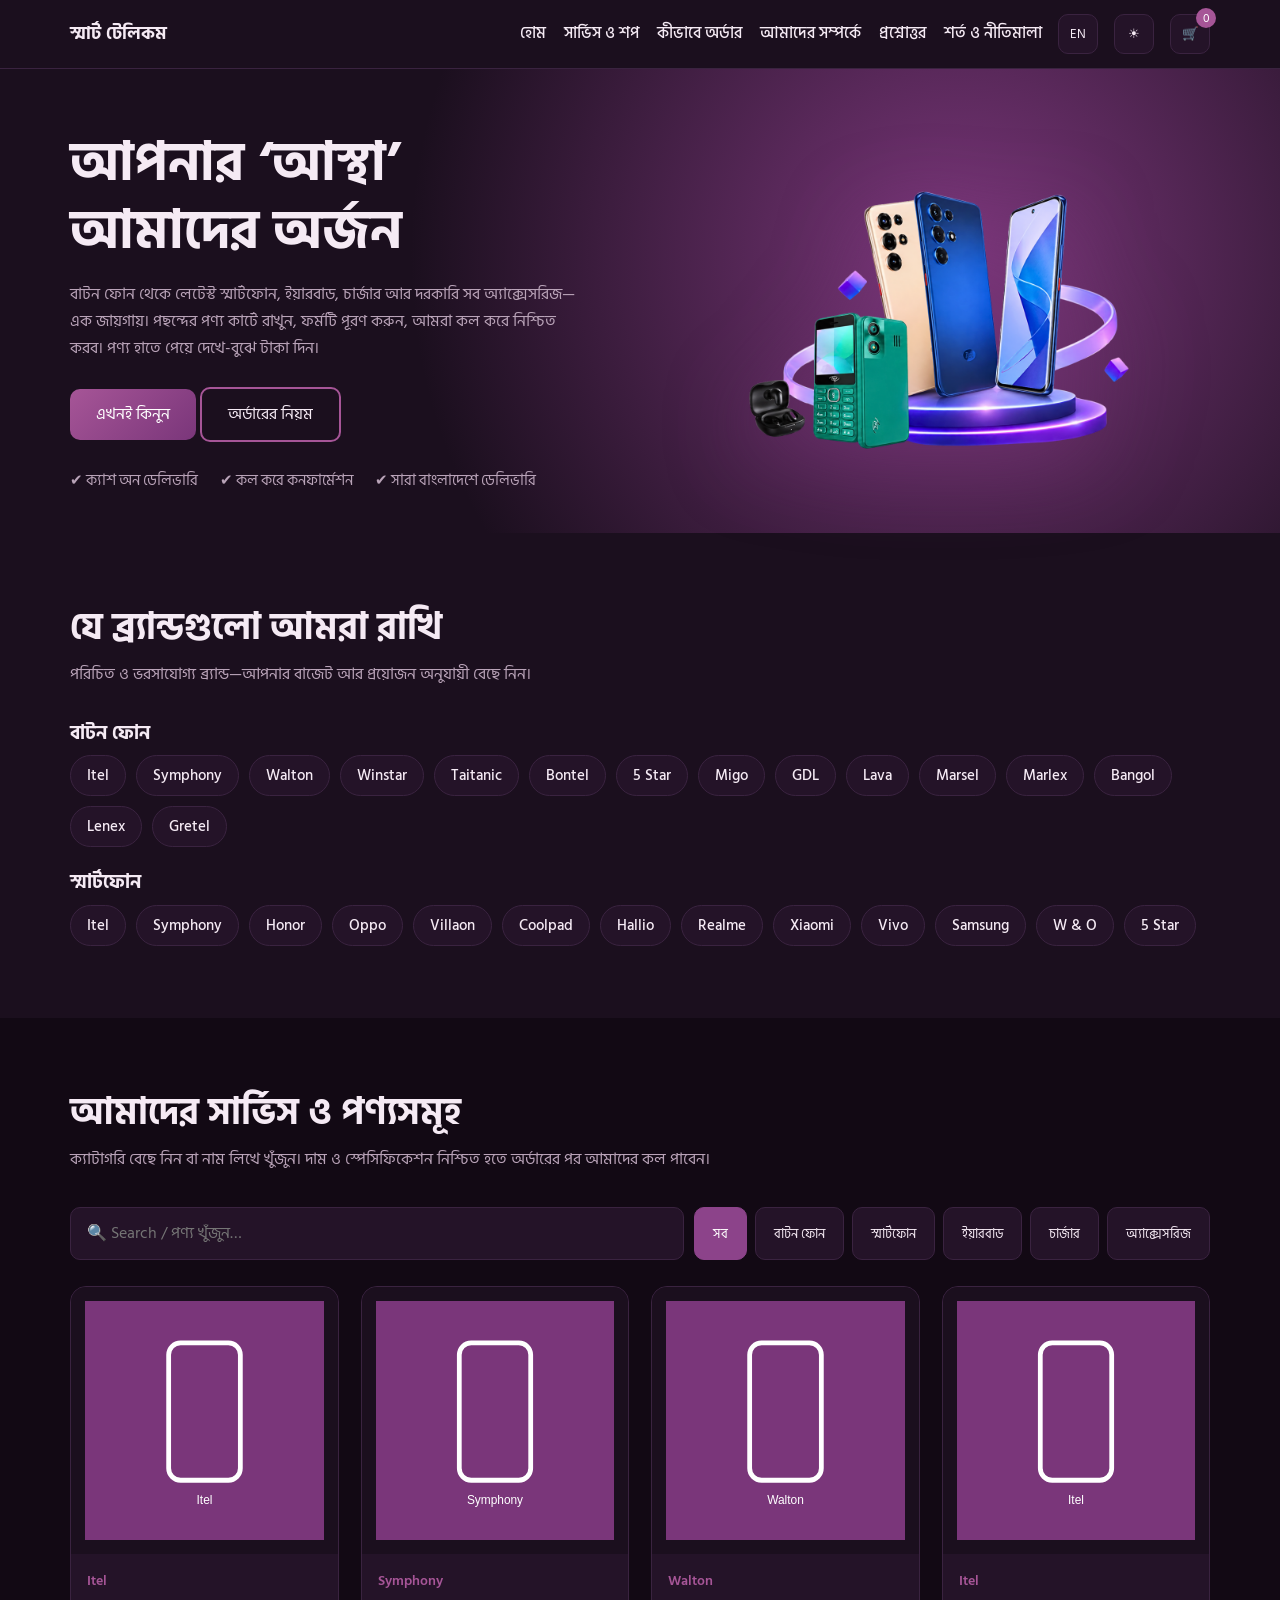
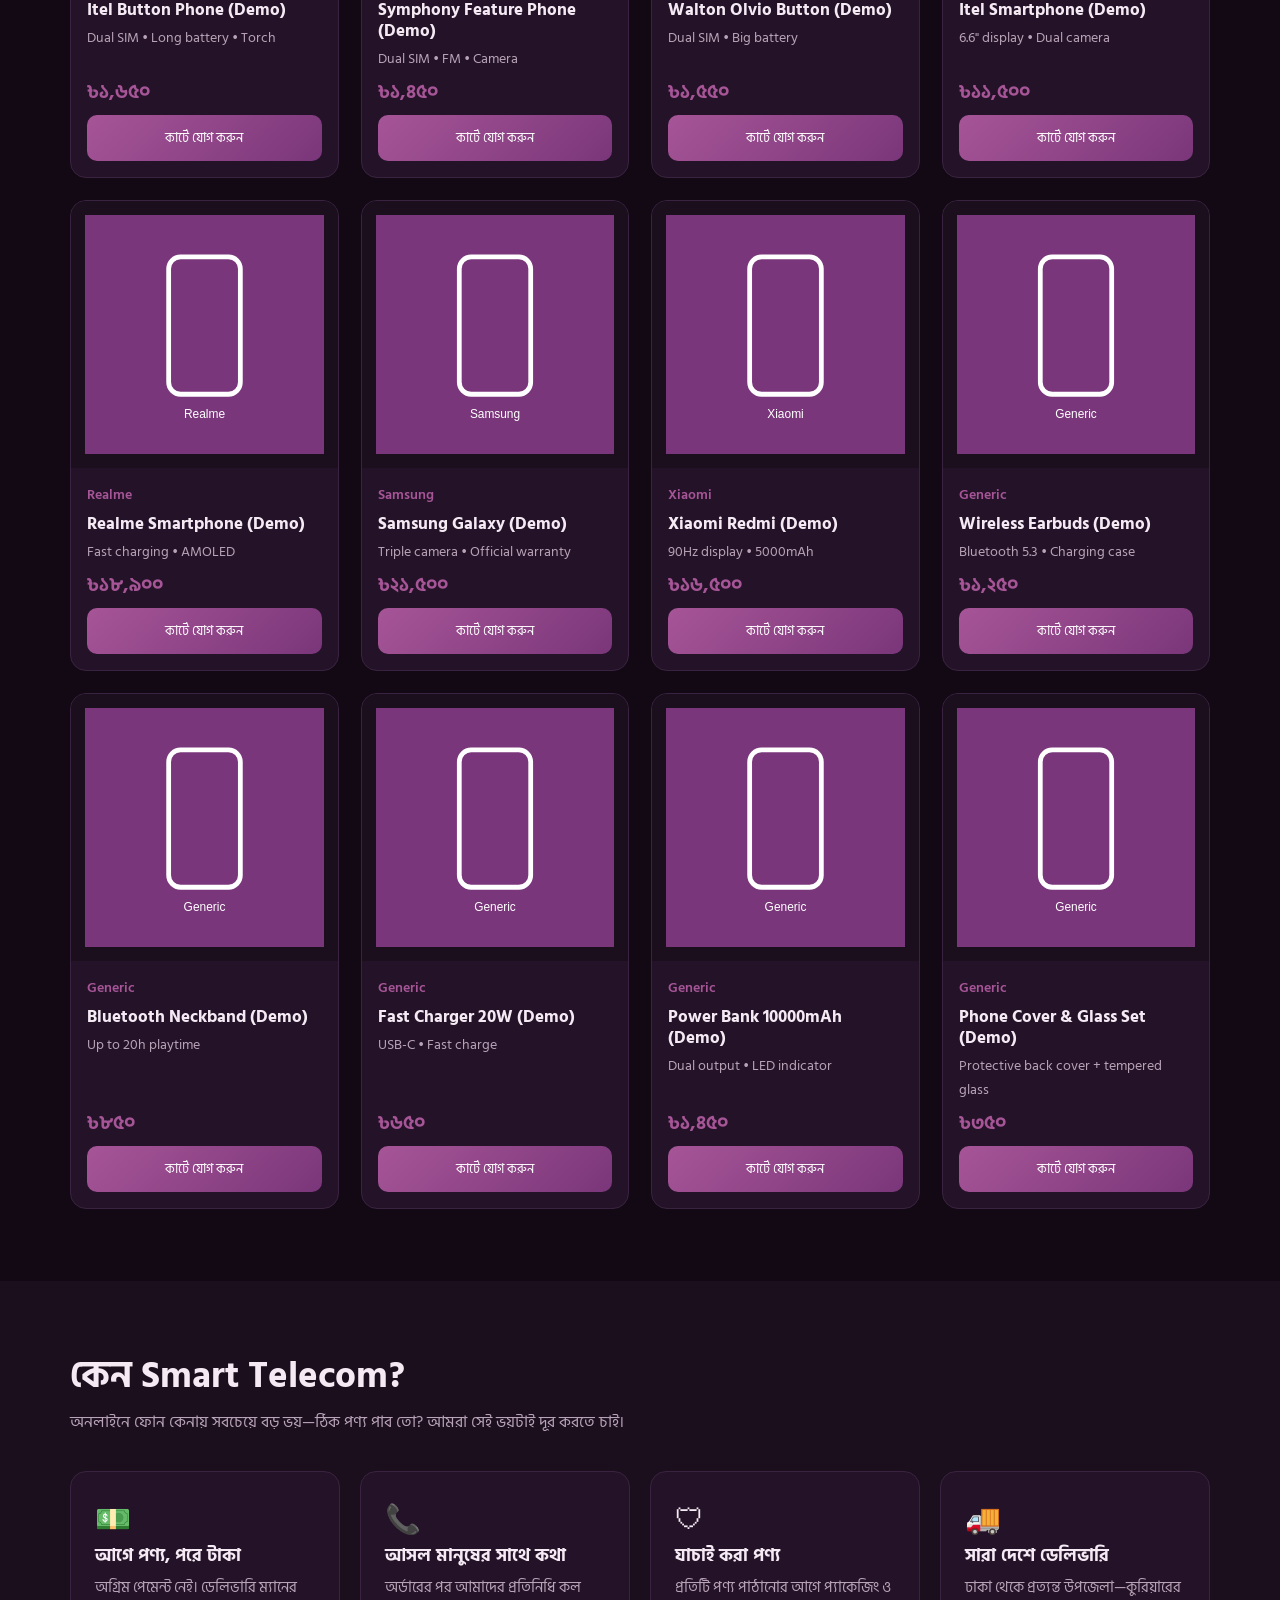
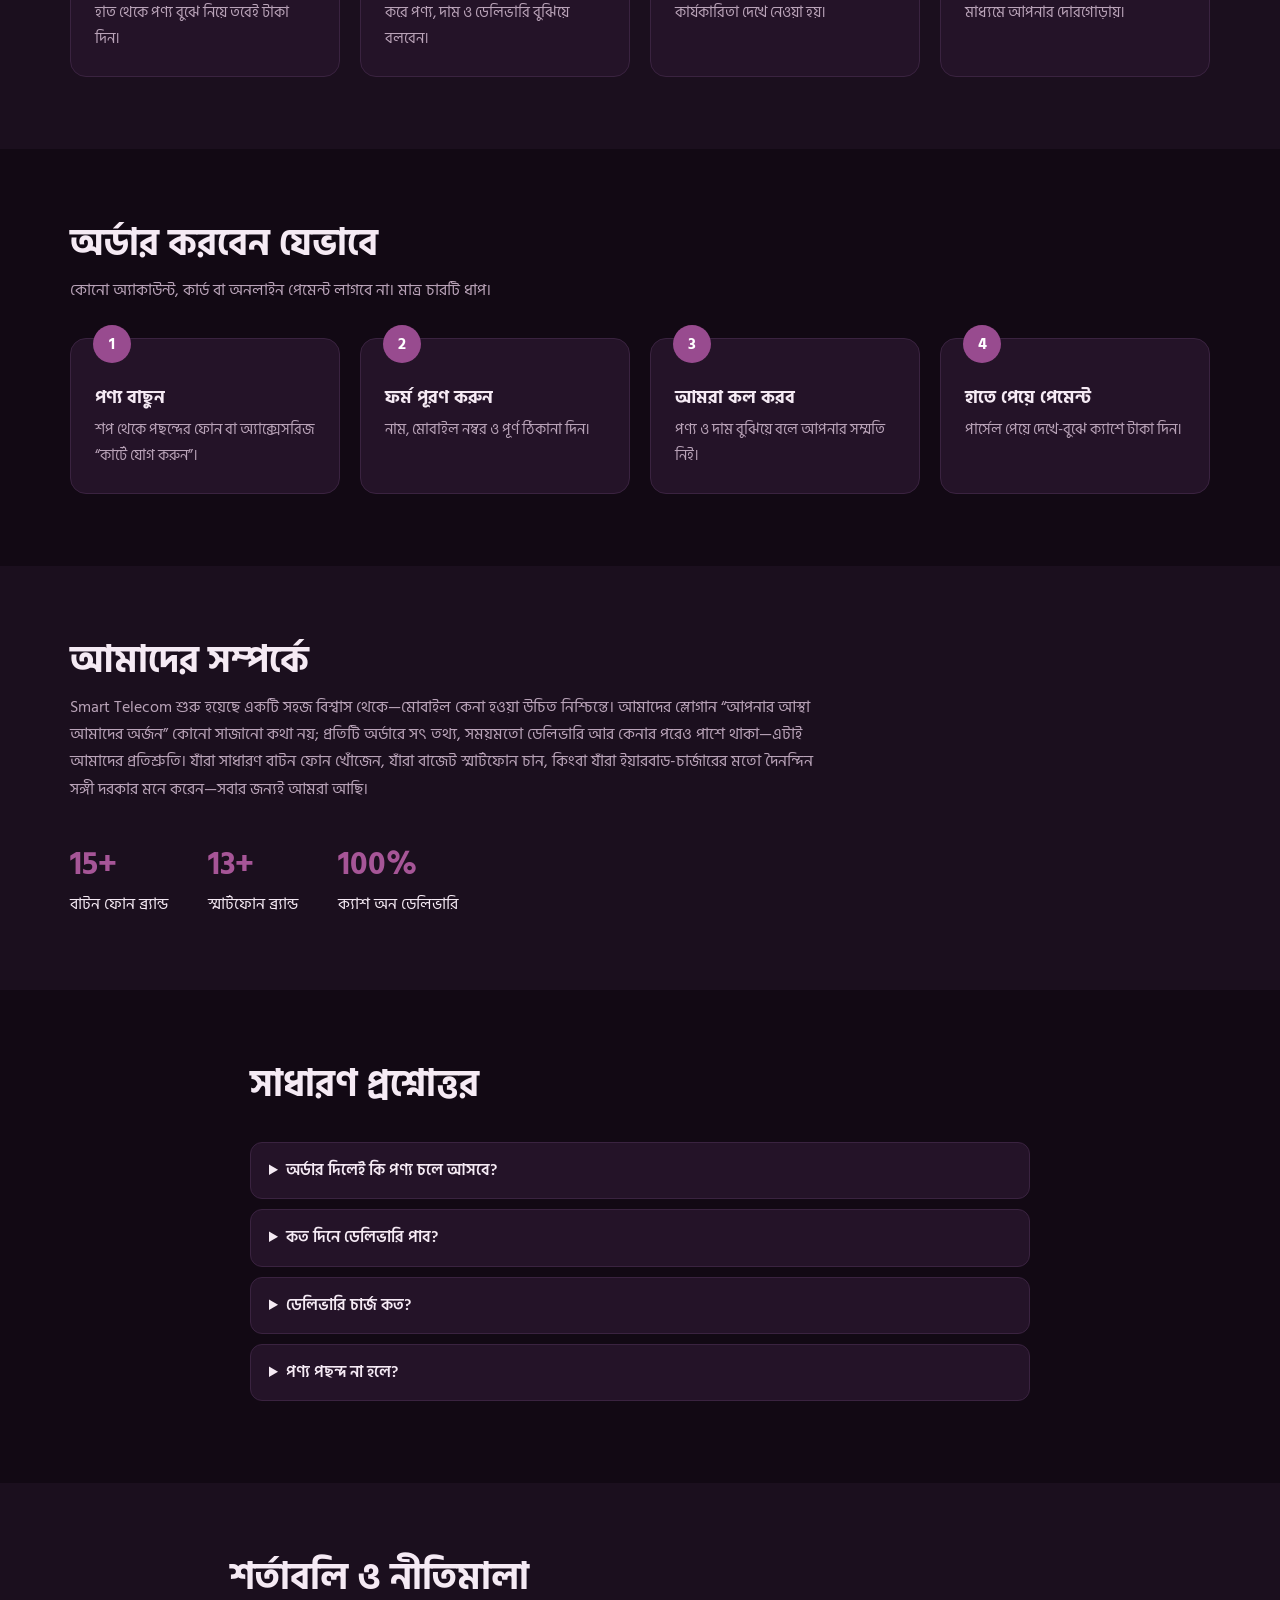
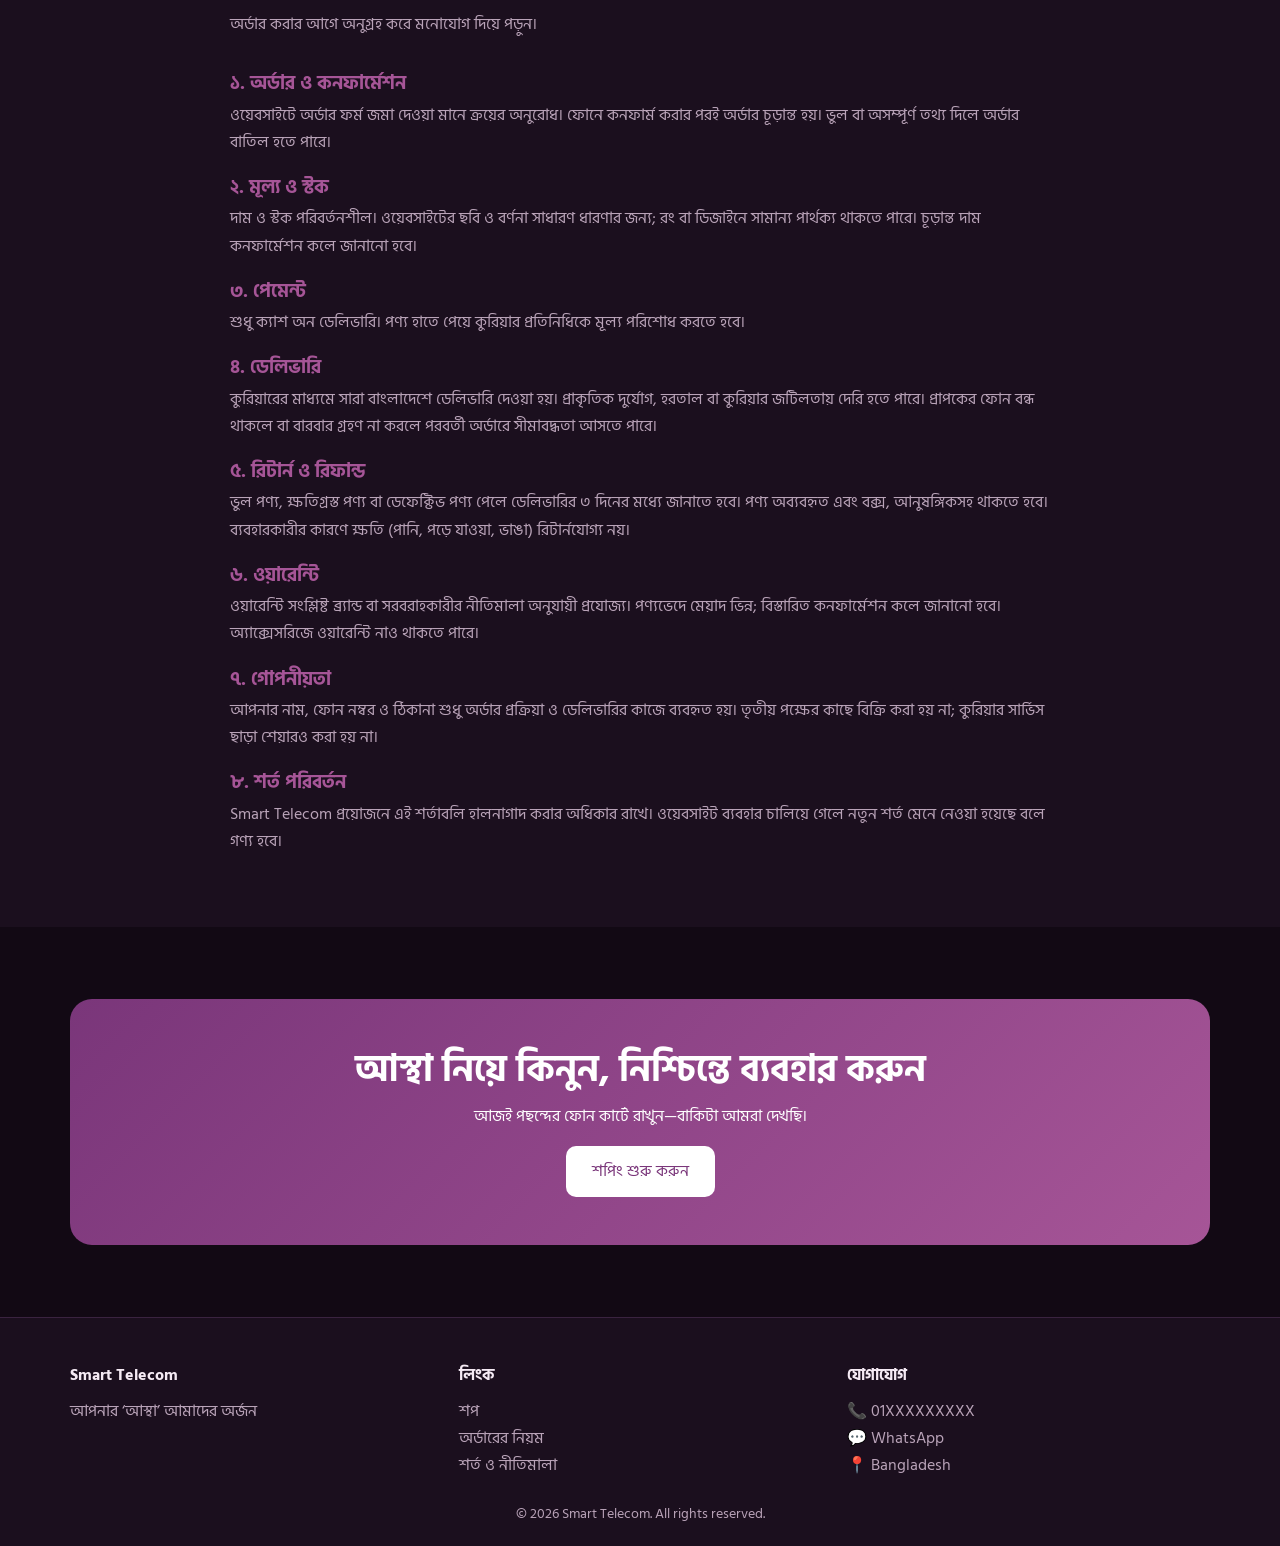
==== commit cc56b586: "Update index.html" ====
--- a/index.html
+++ b/index.html
@@ -9,7 +9,7 @@
 <meta property="og:title" content="Smart Telecom – আপনার আস্থা আমাদের অর্জন">
 <meta property="og:type" content="website">
 <meta property="og:image" content="hero.png">
-<link rel="icon" href="C:\Users\Pc\Downloads\New folder\assets/Smart_Telecom1.jpg">
+<link rel="icon" href="assets/Smart_Telecom1.jpg">
 <link rel="preconnect" href="https://fonts.googleapis.com">
 <link href="https://fonts.googleapis.com/css2?family=Hind+Siliguri:wght@400;500;600;700&family=Poppins:wght@400;500;600;700&display=swap" rel="stylesheet">
 <script type="application/ld+json">{"@context":"https://schema.org","@type":"Store","name":"Smart Telecom","slogan":"আপনার আস্থা আমাদের অর্জন","description":"Mobile phones and accessories with cash on delivery in Bangladesh","areaServed":"BD","paymentAccepted":"Cash on Delivery"}</script>
@@ -127,7 +127,7 @@
     <a href="#how" class="btn o"><span class="bn">অর্ডারের নিয়ম</span><span class="en">How it works</span></a>
     <div class="trust"><span>✔ <span class="bn">ক্যাশ অন ডেলিভারি</span><span class="en">Cash on delivery</span></span><span>✔ <span class="bn">কল করে কনফার্মেশন</span><span class="en">Confirmation call</span></span><span>✔ <span class="bn">সারা বাংলাদেশে ডেলিভারি</span><span class="en">Nationwide delivery</span></span></div>
   </div>
-  <img src="C:\Users\Pc\Downloads\New folder\assets/Futuristic__Itel_Phone_and_Earbuds_Showcase.png" alt="Itel smartphone, button phone and earbuds showcase" onerror="this.src=PH('Hero Image')">
+  <img src="assets/Futuristic__Itel_Phone_and_Earbuds_Showcase.png" alt="Itel smartphone, button phone and earbuds showcase" onerror="this.src=PH('Hero Image')">
 </div></section>
 
 <section class="alt"><div class="wrap">
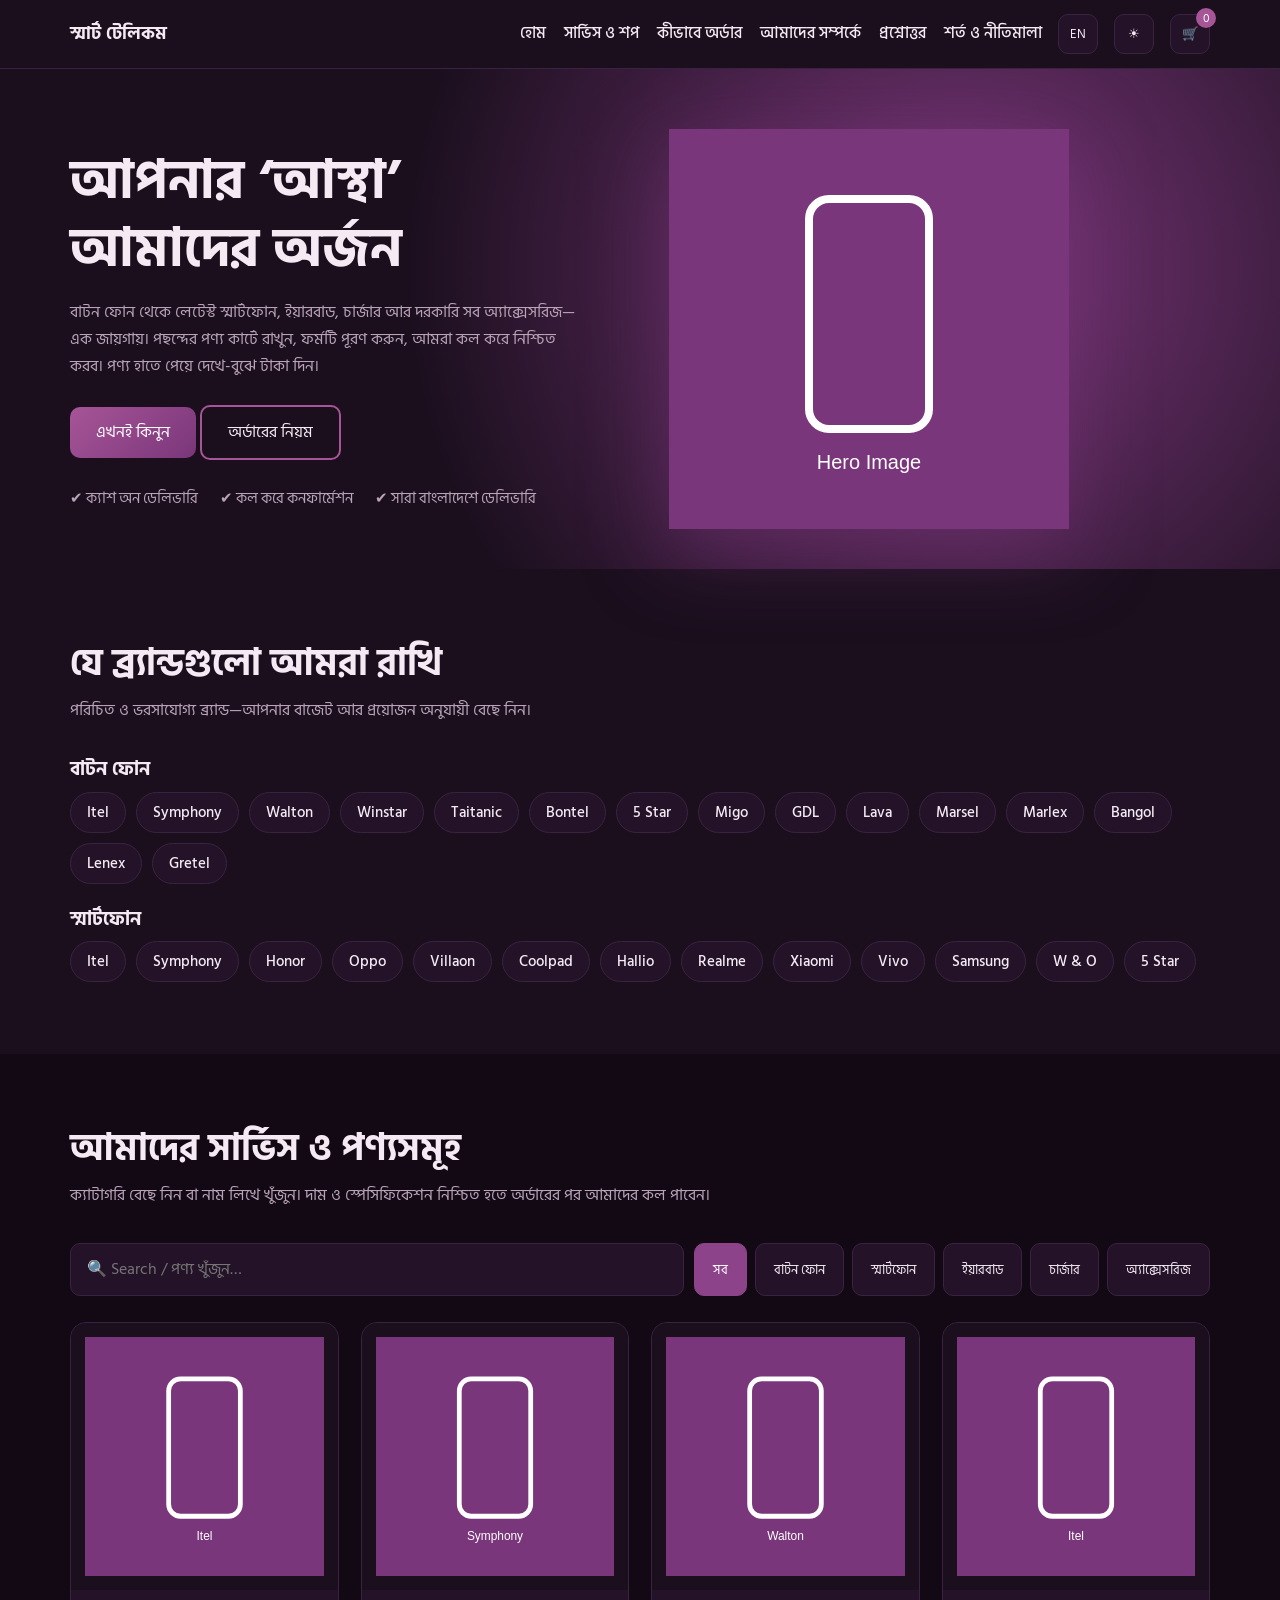
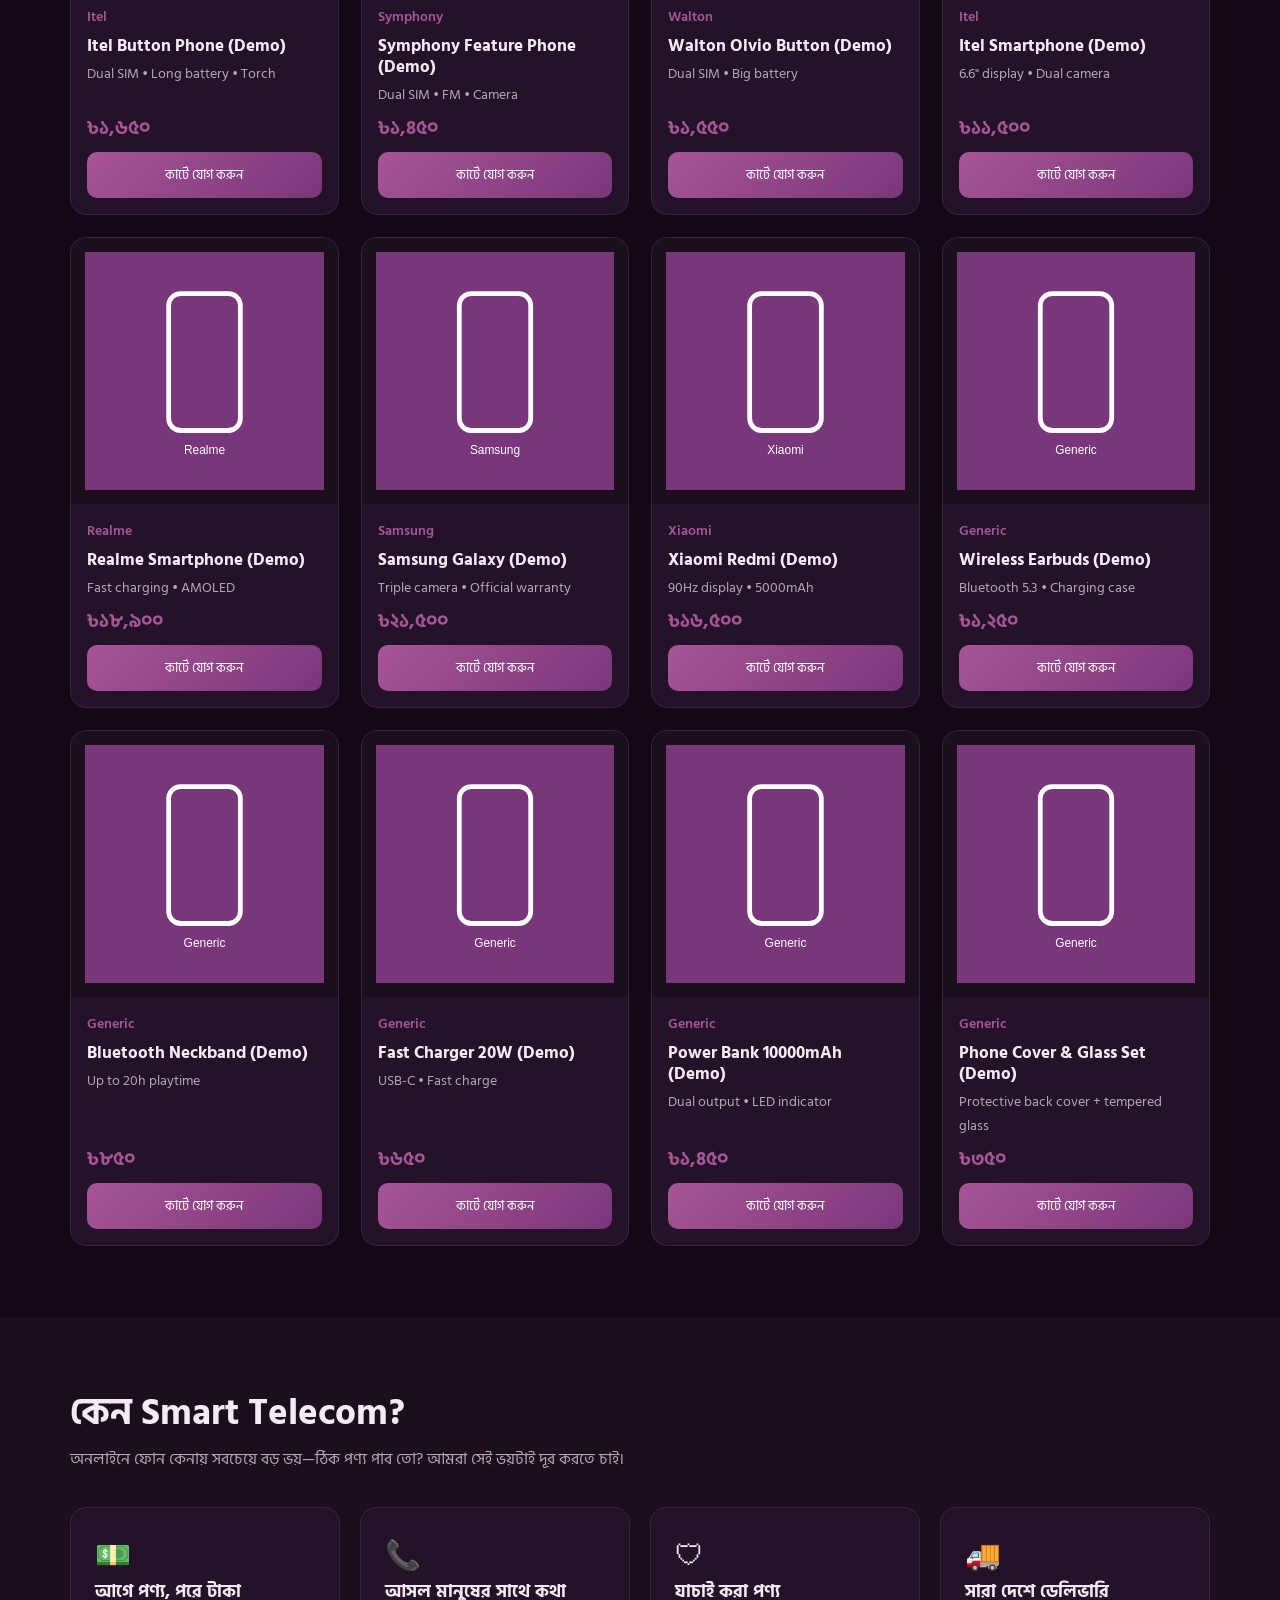
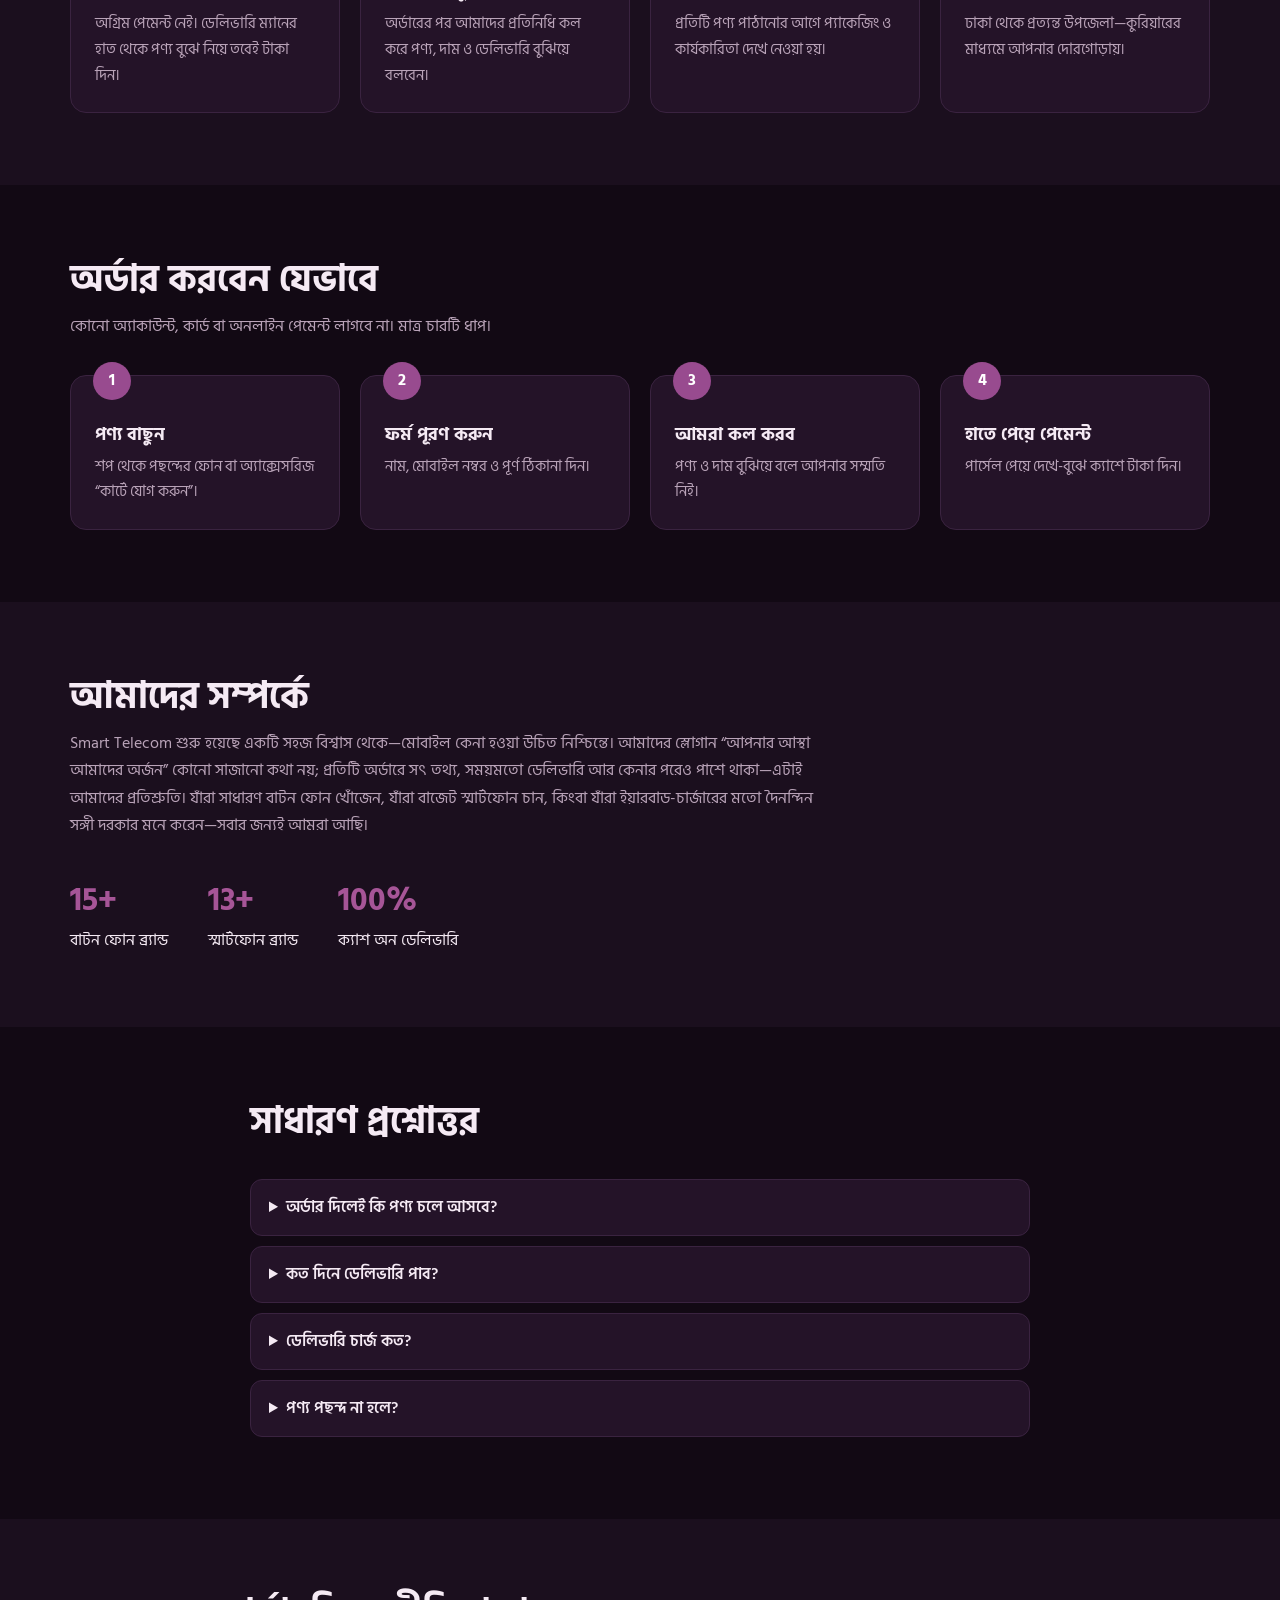
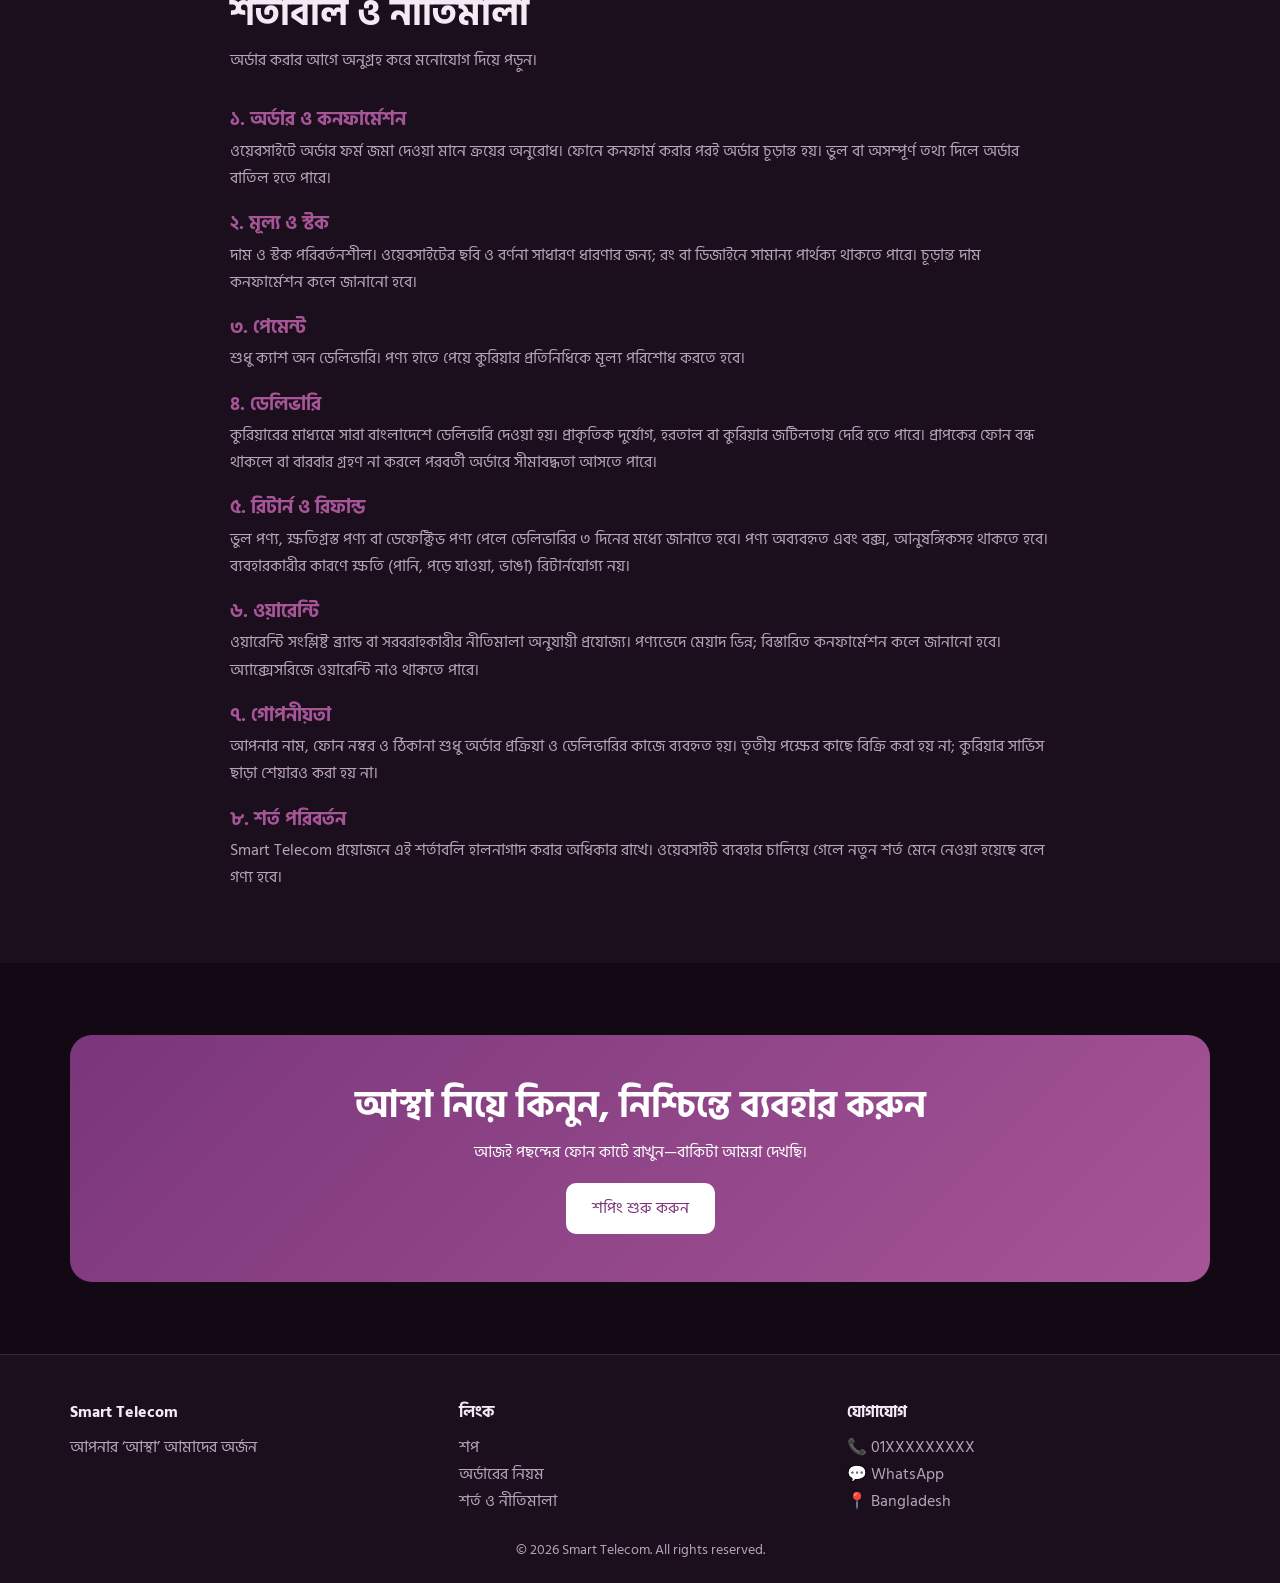
==== commit e27f12d9: "Fix image source path in index.html Updated image source path for the showcase image." ====
--- a/index.html
+++ b/index.html
@@ -127,7 +127,7 @@
     <a href="#how" class="btn o"><span class="bn">অর্ডারের নিয়ম</span><span class="en">How it works</span></a>
     <div class="trust"><span>✔ <span class="bn">ক্যাশ অন ডেলিভারি</span><span class="en">Cash on delivery</span></span><span>✔ <span class="bn">কল করে কনফার্মেশন</span><span class="en">Confirmation call</span></span><span>✔ <span class="bn">সারা বাংলাদেশে ডেলিভারি</span><span class="en">Nationwide delivery</span></span></div>
   </div>
-  <img src="assets/Futuristic__Itel_Phone_and_Earbuds_Showcase.png" alt="Itel smartphone, button phone and earbuds showcase" onerror="this.src=PH('Hero Image')">
+  <img src="Futuristic__Itel_Phone_and_Earbuds_Showcase.png" alt="Itel smartphone, button phone and earbuds showcase" onerror="this.src=PH('Hero Image')">
 </div></section>
 
 <section class="alt"><div class="wrap">
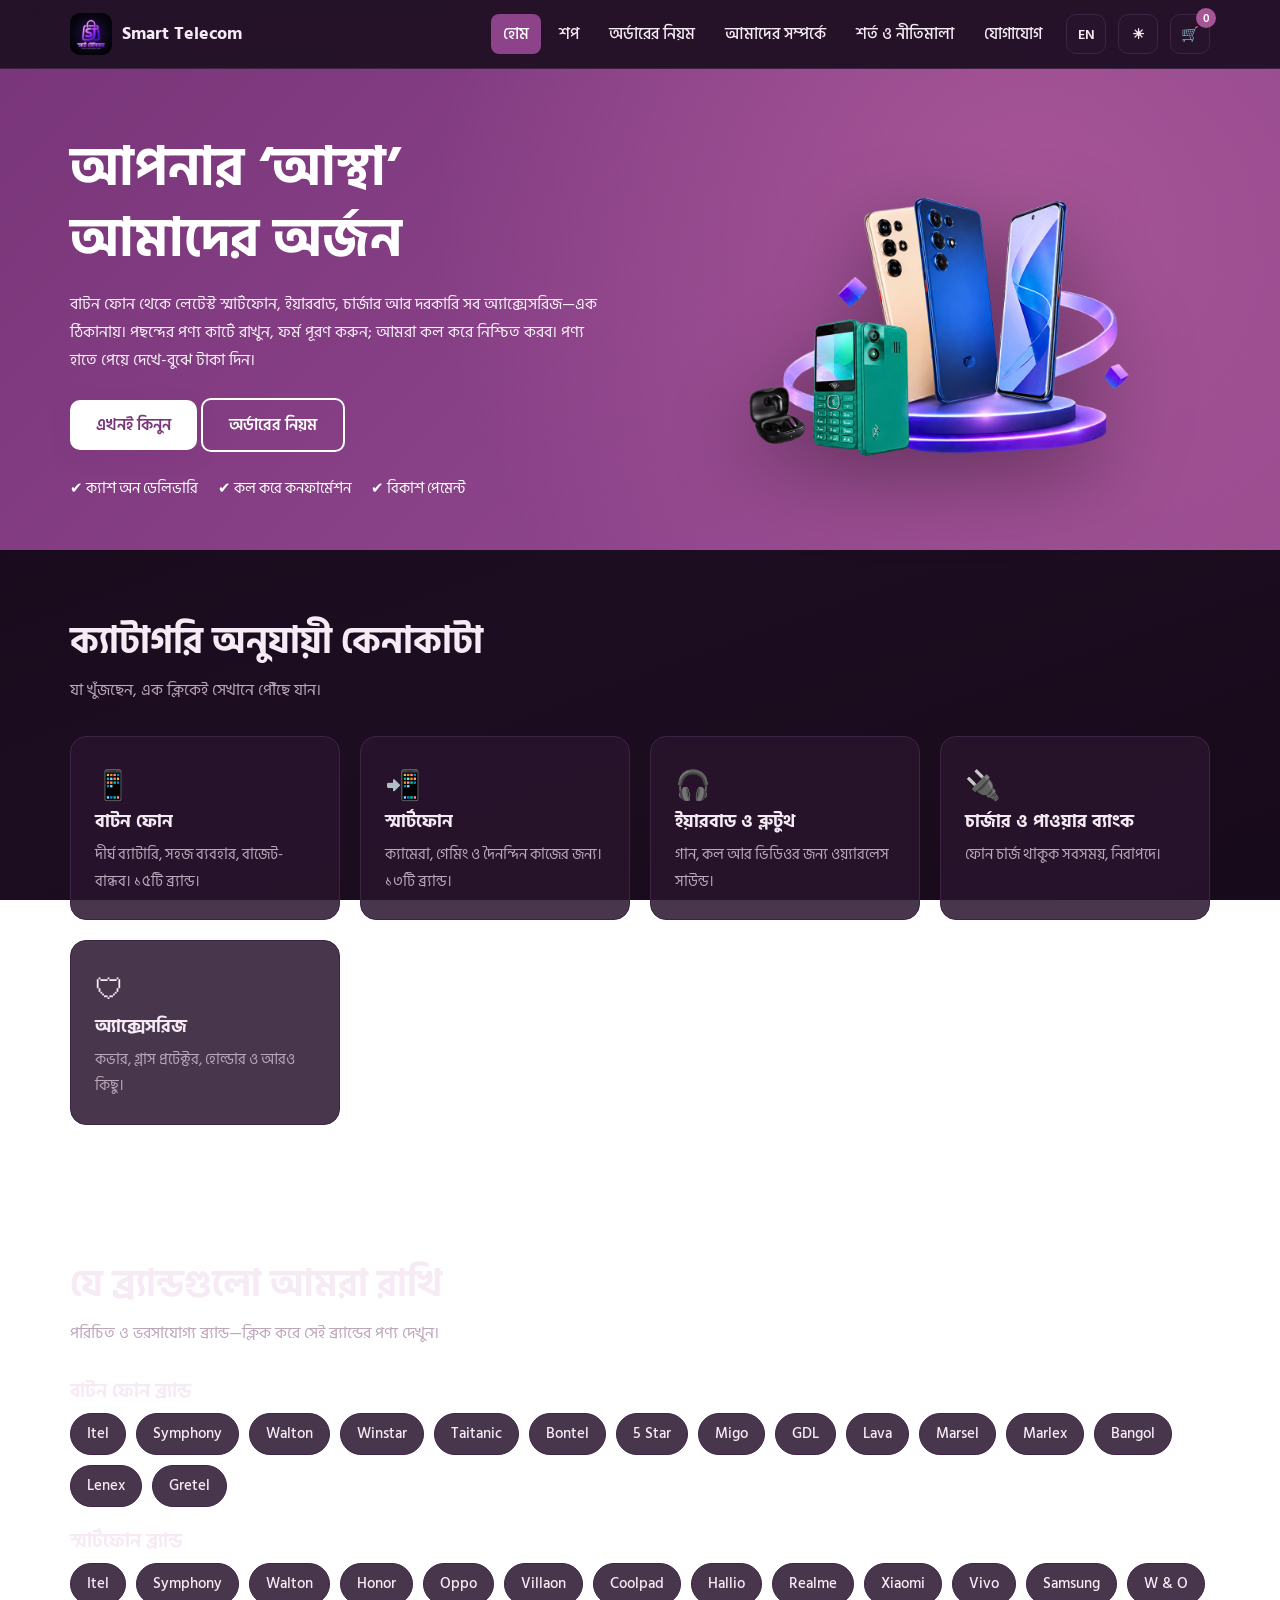
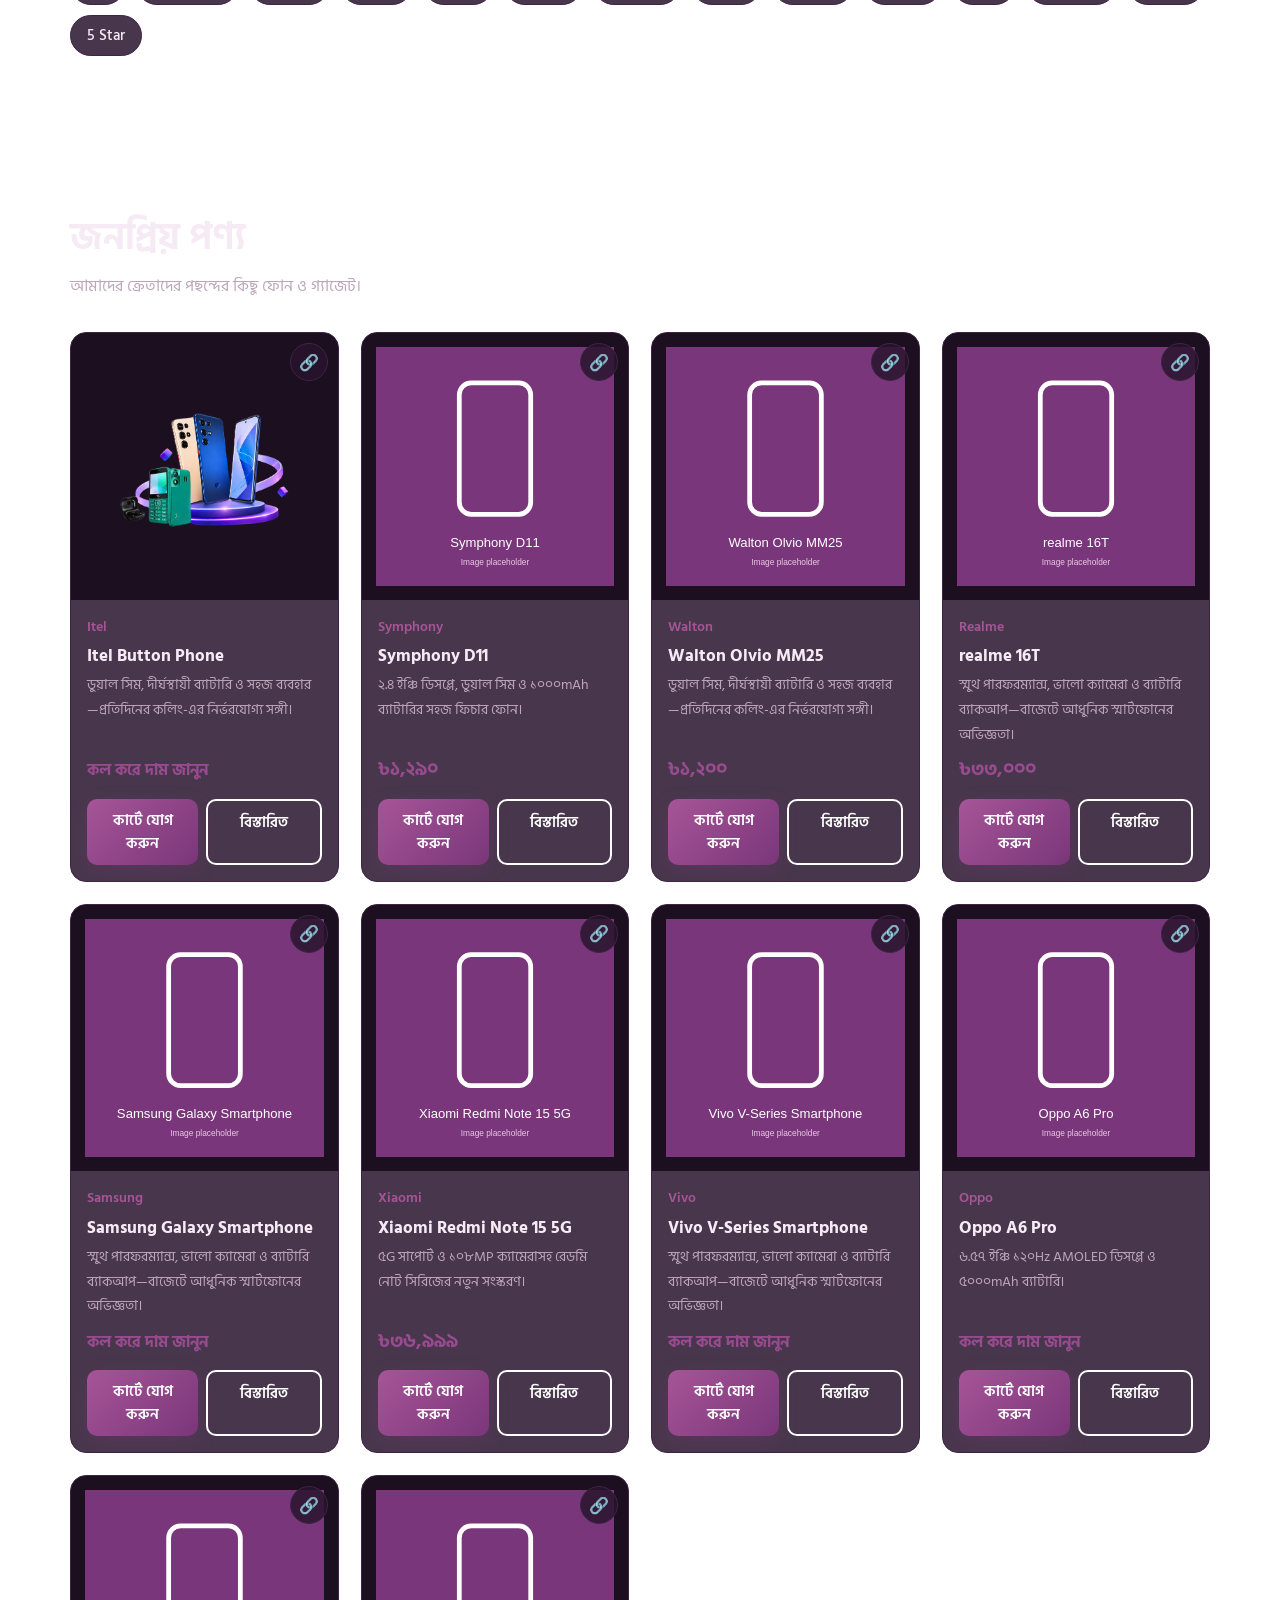
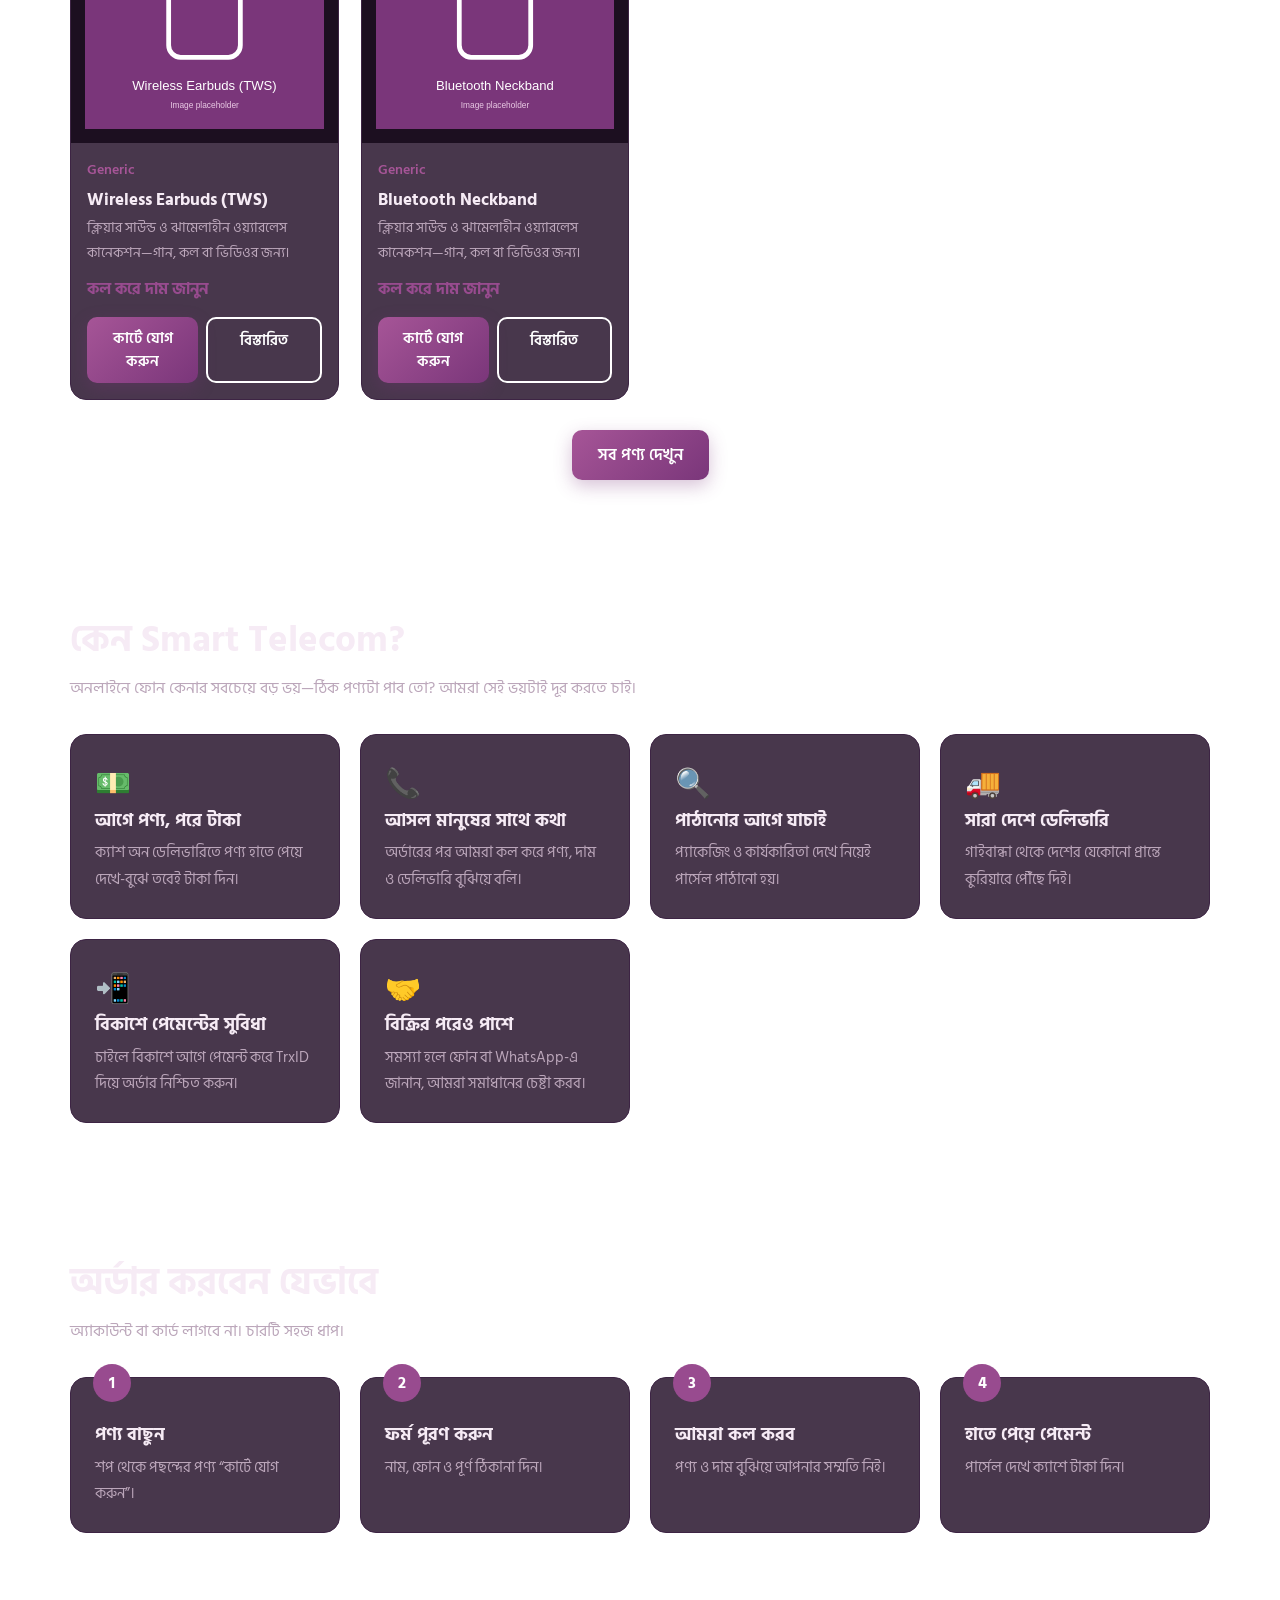
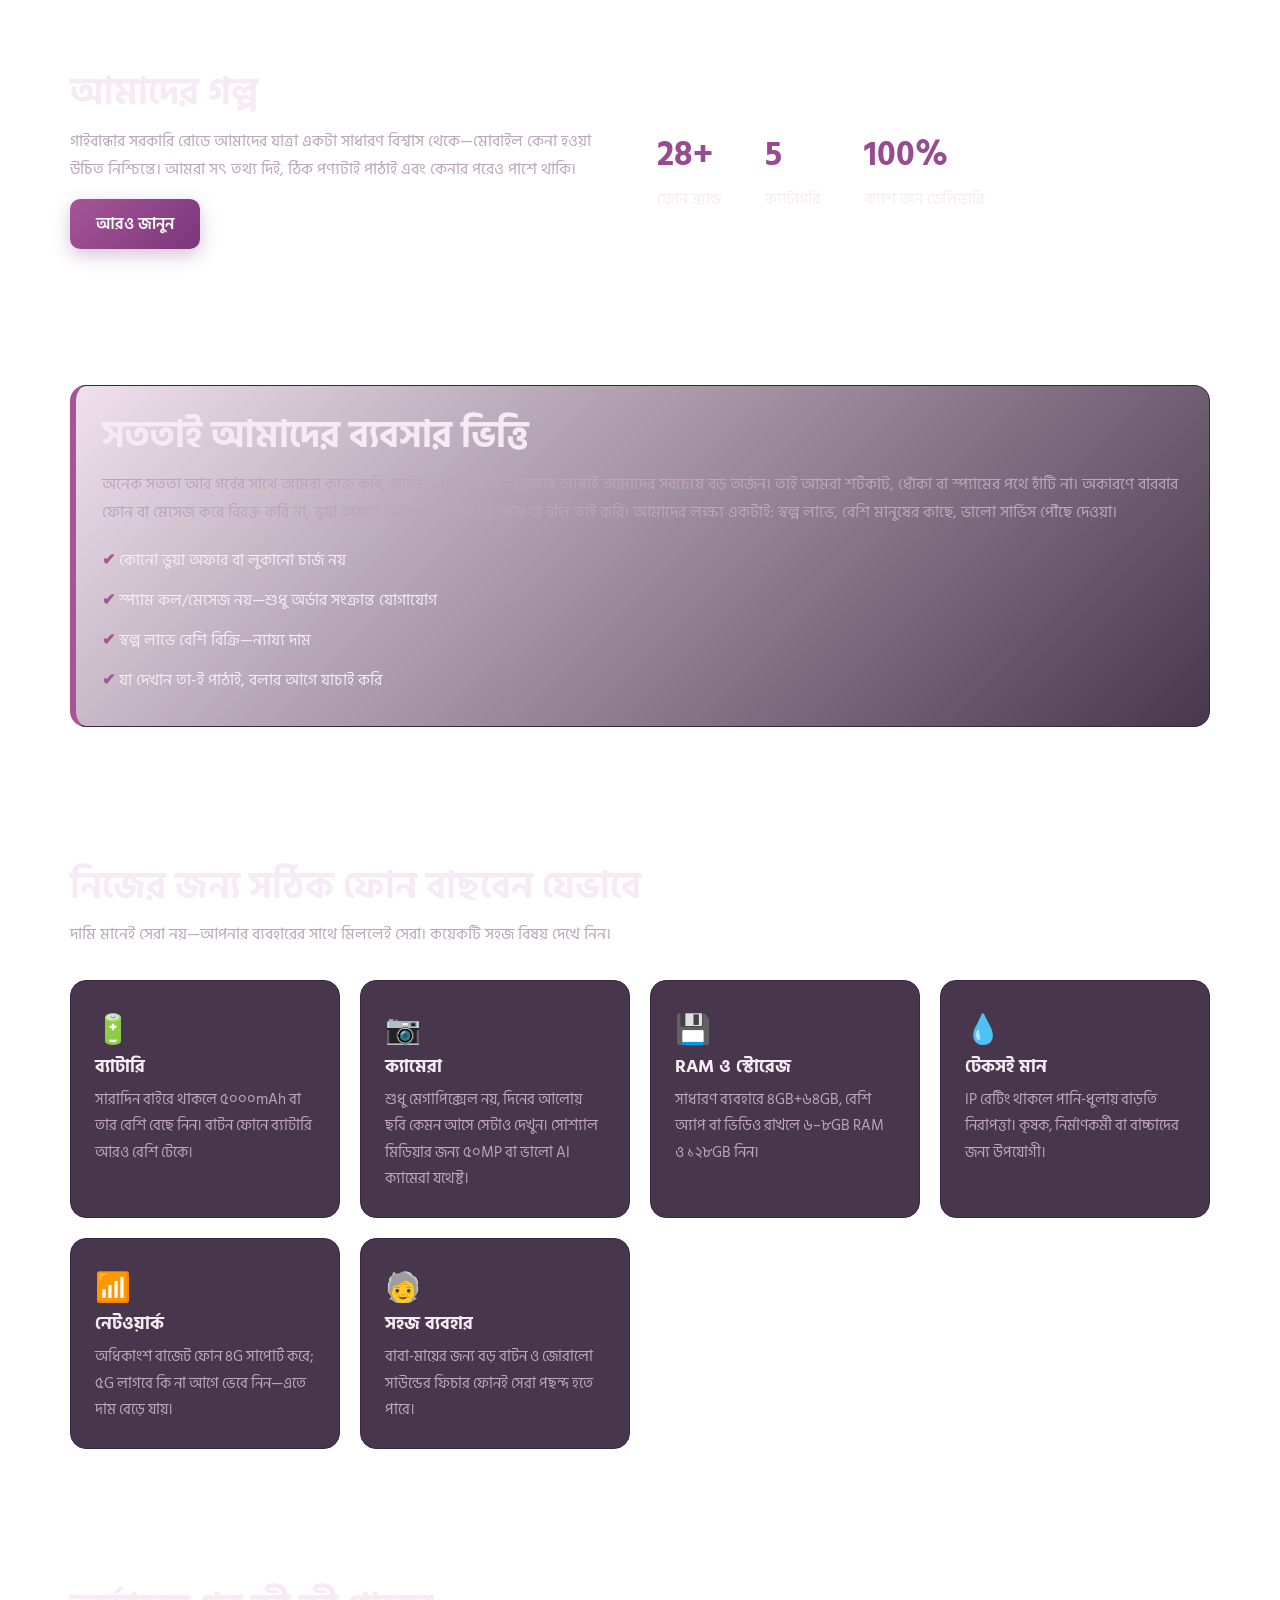
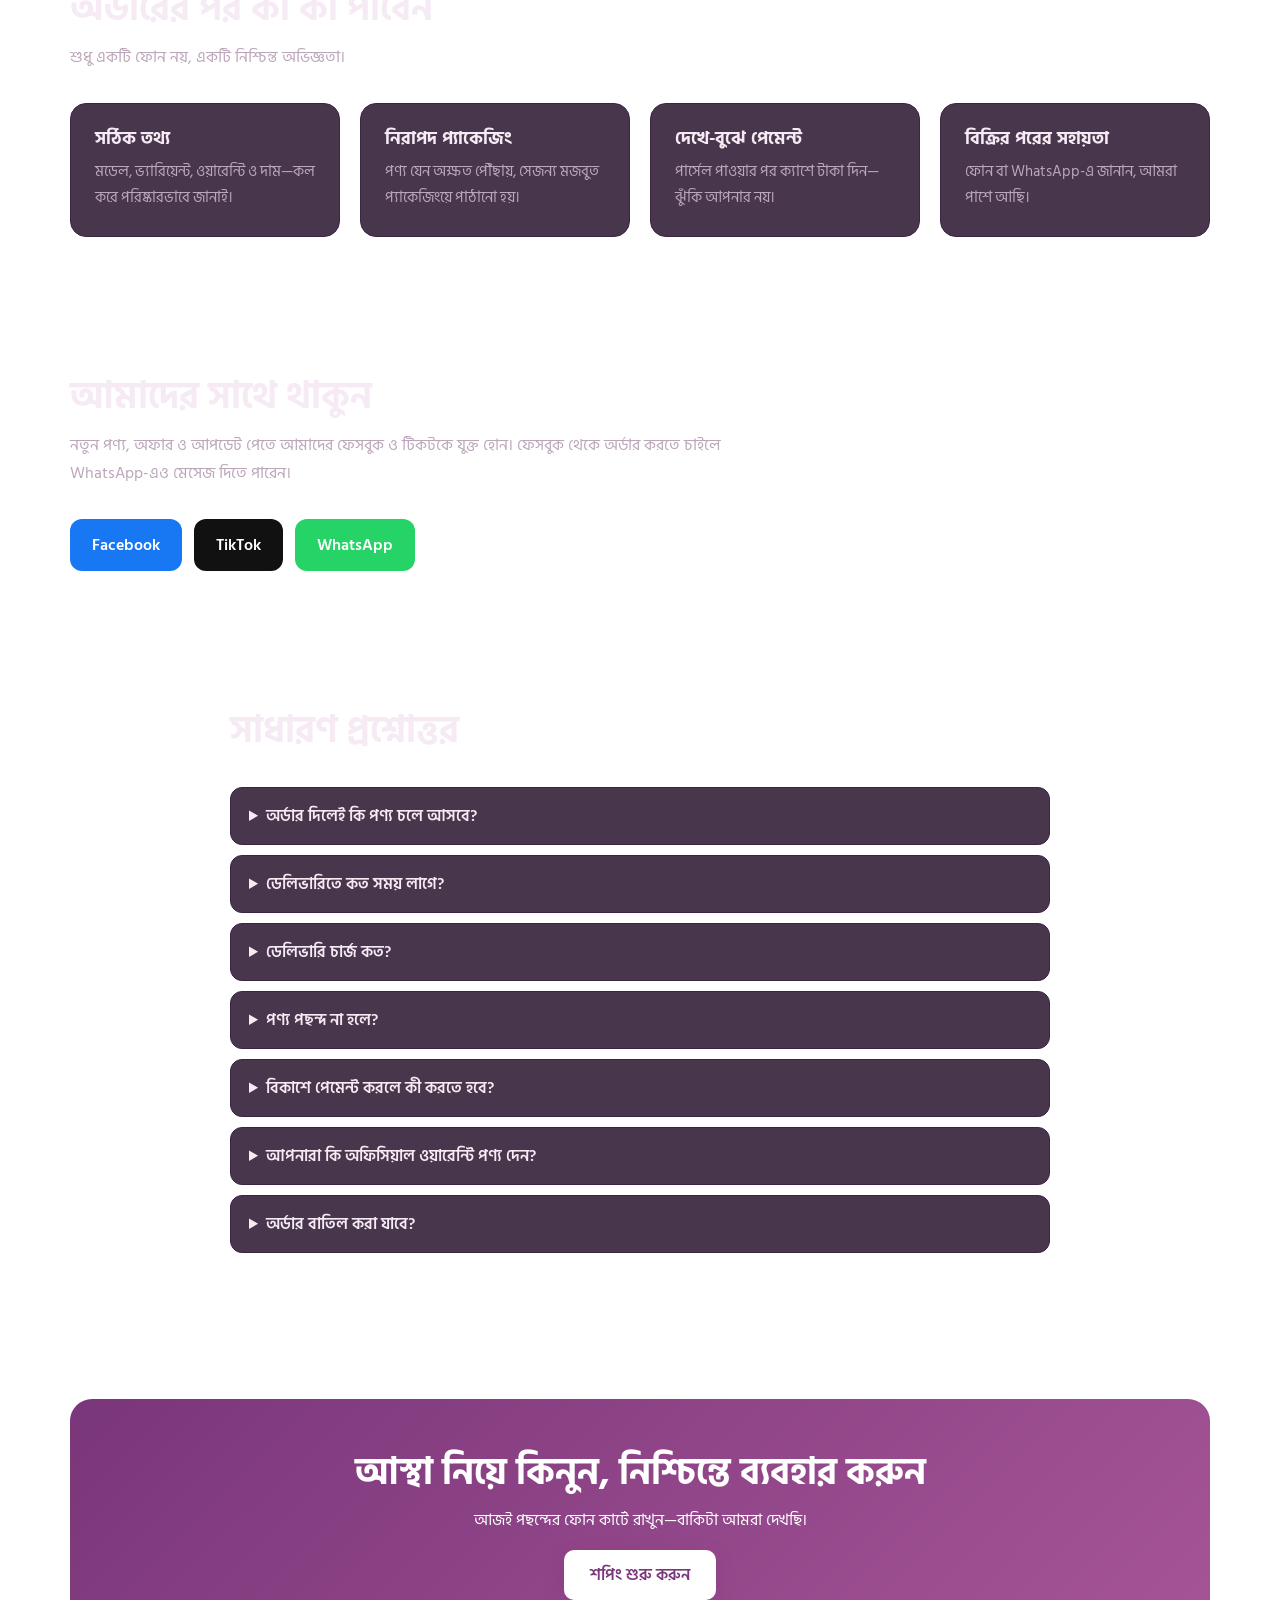
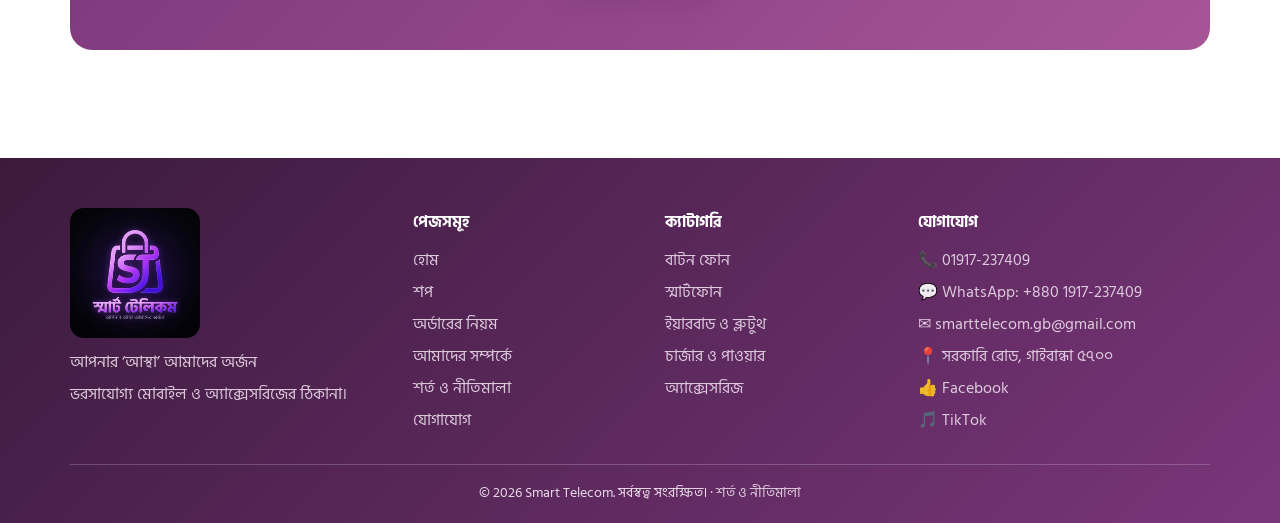
==== commit 8f15f490: "Add files via upload" ====
--- a/index.html
+++ b/index.html
@@ -1,322 +1,141 @@
 <!DOCTYPE html>
 <html lang="bn" data-theme="dark">
 <head>
-<meta charset="UTF-8">
-<meta name="viewport" content="width=device-width, initial-scale=1">
-<title>Smart Telecom (স্মার্ট টেলিকম) | বাটন ফোন, স্মার্টফোন ও অ্যাক্সেসরিজ – ক্যাশ অন ডেলিভারি</title>
-<meta name="description" content="Smart Telecom – Itel, Symphony, Walton, Realme, Samsung সহ জনপ্রিয় বাটন ফোন, স্মার্টফোন, ইয়ারবাড, চার্জার ও অ্যাক্সেসরিজ। সারা বাংলাদেশে ক্যাশ অন ডেলিভারি।">
-<meta name="keywords" content="Smart Telecom, স্মার্ট টেলিকম, mobile shop Bangladesh, button phone, smartphone price in Bangladesh, Itel, Symphony, Walton, cash on delivery">
-<meta property="og:title" content="Smart Telecom – আপনার আস্থা আমাদের অর্জন">
-<meta property="og:type" content="website">
-<meta property="og:image" content="hero.png">
-<link rel="icon" href="assets/Smart_Telecom1.jpg">
-<link rel="preconnect" href="https://fonts.googleapis.com">
-<link href="https://fonts.googleapis.com/css2?family=Hind+Siliguri:wght@400;500;600;700&family=Poppins:wght@400;500;600;700&display=swap" rel="stylesheet">
-<script type="application/ld+json">{"@context":"https://schema.org","@type":"Store","name":"Smart Telecom","slogan":"আপনার আস্থা আমাদের অর্জন","description":"Mobile phones and accessories with cash on delivery in Bangladesh","areaServed":"BD","paymentAccepted":"Cash on Delivery"}</script>
-<style>
-:root{--p1:#A65597;--p2:#984B8F;--p3:#8C438A;--p4:#7A367A;
---bg:#fbf6fb;--bg2:#f3e8f2;--card:#fff;--tx:#2a1429;--mu:#6d5a6c;--bd:#e6d3e4}
-[data-theme=dark]{--bg:#120914;--bg2:#1b0f1e;--card:#241328;--tx:#f5eaf4;--mu:#b9a3b8;--bd:#3a2340}
-*{box-sizing:border-box;margin:0;padding:0}
-html{scroll-behavior:smooth;scroll-padding-top:76px}
-body{font-family:'Hind Siliguri','Poppins',sans-serif;background:var(--bg);color:var(--tx);line-height:1.7}
-[lang=bn] .en,[lang=en] .bn{display:none!important}
-a{color:inherit;text-decoration:none}img{max-width:100%;display:block}
-.wrap{max-width:1180px;margin:auto;padding:0 20px}
-section{padding:72px 0}
-h1,h2,h3{line-height:1.25}
-h2{font-size:clamp(1.6rem,3.5vw,2.3rem);margin-bottom:10px}
-.sub{color:var(--mu);max-width:640px;margin-bottom:34px}
-.btn{display:inline-block;padding:12px 26px;border-radius:10px;border:0;cursor:pointer;font:600 1rem inherit;font-family:inherit;background:linear-gradient(135deg,var(--p1),var(--p4));color:#fff;transition:transform .2s}
-.btn:hover{transform:translateY(-2px)}.btn.o{background:none;border:2px solid var(--p1);color:var(--tx)}
-:focus-visible{outline:3px solid var(--p1);outline-offset:2px}
-/* header */
-header{position:sticky;top:0;z-index:50;background:var(--bg2);border-bottom:1px solid var(--bd)}
-.nav{display:flex;align-items:center;gap:16px;height:68px}
-.logo{display:flex;align-items:center;gap:10px;font-weight:700;font-size:1.15rem}
-.logo img{width:42px;height:42px;border-radius:10px;object-fit:cover}
-nav{display:flex;gap:18px;margin-left:auto;font-weight:500}
-nav a:hover{color:var(--p1)}
-.ic{background:var(--card);border:1px solid var(--bd);color:var(--tx);border-radius:10px;height:40px;min-width:40px;padding:0 10px;cursor:pointer;font:600 .9rem inherit;font-family:inherit;position:relative}
-#cc{position:absolute;top:-7px;right:-7px;background:var(--p1);color:#fff;border-radius:50%;width:20px;height:20px;font-size:.72rem;display:grid;place-items:center}
-.menu{display:none}
-/* hero */
-.hero{background:radial-gradient(circle at 75% 40%,var(--p4),transparent 55%),var(--bg2);padding:60px 0 40px}
-.hg{display:grid;grid-template-columns:1.05fr 1fr;gap:30px;align-items:center}
-.hero h1{font-size:clamp(2rem,5vw,3.4rem);margin-bottom:16px}
-.hero p{color:var(--mu);margin-bottom:24px;max-width:520px}
-.hero img{filter:drop-shadow(0 20px 40px rgba(122,54,122,.5))}
-.trust{display:flex;gap:22px;flex-wrap:wrap;margin-top:26px;font-size:.92rem;color:var(--mu)}
-/* brands */
-.brands{display:flex;flex-wrap:wrap;gap:10px}
-.brands span{padding:7px 16px;border:1px solid var(--bd);border-radius:99px;background:var(--card);font-weight:500;font-size:.92rem}
-.brands span:hover{background:var(--p3);color:#fff;border-color:var(--p3)}
-/* shop */
-.tools{display:flex;gap:10px;flex-wrap:wrap;margin-bottom:26px}
-.tools input{flex:1;min-width:220px;padding:12px 16px;border-radius:10px;border:1px solid var(--bd);background:var(--card);color:var(--tx);font:inherit}
-.cats{display:flex;gap:8px;flex-wrap:wrap}
-.cats button{padding:10px 18px;border-radius:10px;border:1px solid var(--bd);background:var(--card);color:var(--tx);cursor:pointer;font:500 .95rem inherit;font-family:inherit}
-.cats button.on{background:var(--p3);color:#fff;border-color:var(--p3)}
-.grid{display:grid;grid-template-columns:repeat(auto-fill,minmax(250px,1fr));gap:22px}
-.card{background:var(--card);border:1px solid var(--bd);border-radius:16px;overflow:hidden;display:flex;flex-direction:column}
-.card img{aspect-ratio:1;object-fit:contain;background:var(--bg2);padding:14px}
-.cb{padding:16px;display:flex;flex-direction:column;gap:6px;flex:1}
-.brand{color:var(--p1);font-weight:600;font-size:.85rem}
-.card h3{font-size:1.05rem}.spec{color:var(--mu);font-size:.88rem;flex:1}
-.pr{font-size:1.2rem;font-weight:700;color:var(--p1)}
-.empty{grid-column:1/-1;text-align:center;color:var(--mu);padding:40px}
-/* generic blocks */
-.alt{background:var(--bg2)}
-.cols{display:grid;grid-template-columns:repeat(auto-fit,minmax(230px,1fr));gap:20px}
-.box{background:var(--card);border:1px solid var(--bd);border-radius:16px;padding:24px}
-.box h3{margin-bottom:8px;font-size:1.1rem}.box p{color:var(--mu);font-size:.95rem}
-.box .e{font-size:1.8rem}
-.steps{counter-reset:s}.steps .box{position:relative;padding-top:48px}
-.steps .box::before{counter-increment:s;content:counter(s);position:absolute;top:-14px;left:22px;width:38px;height:38px;border-radius:50%;background:var(--p2);color:#fff;display:grid;place-items:center;font-weight:700}
-.steps{margin-top:14px}
-.stats{display:flex;gap:40px;flex-wrap:wrap;margin-top:22px}.stats b{display:block;font-size:2rem;color:var(--p1)}
-details{background:var(--card);border:1px solid var(--bd);border-radius:12px;padding:14px 18px;margin-bottom:10px}
-summary{cursor:pointer;font-weight:600}details p{color:var(--mu);margin-top:8px}
-.terms h3{margin:20px 0 6px;color:var(--p1)}.terms p,.terms li{color:var(--mu)}.terms ul{padding-left:22px}
-.cta{background:linear-gradient(135deg,var(--p4),var(--p1));color:#fff;text-align:center;border-radius:22px;padding:48px 24px}
-.cta .btn{background:#fff;color:var(--p4);margin-top:16px}
-footer{background:var(--bg2);border-top:1px solid var(--bd);padding:44px 0 20px;color:var(--mu)}
-.fg{display:grid;grid-template-columns:repeat(auto-fit,minmax(200px,1fr));gap:26px;margin-bottom:24px}
-footer h4{color:var(--tx);margin-bottom:8px}footer a{display:block}footer a:hover{color:var(--p1)}
-/* drawer & modal */
-.ov{position:fixed;inset:0;background:rgba(0,0,0,.6);display:none;z-index:90;justify-content:flex-end}
-.ov.on{display:flex}
-.dr{background:var(--bg);width:min(440px,100%);height:100%;overflow:auto;padding:22px}
-.dr h2{font-size:1.4rem}
-.row{display:flex;gap:10px;align-items:center;border-bottom:1px solid var(--bd);padding:10px 0}
-.row img{width:54px;height:54px;object-fit:contain;background:var(--bg2);border-radius:8px}
-.row div{flex:1;font-size:.92rem}.q button{width:26px;height:26px;border-radius:6px;border:1px solid var(--bd);background:var(--card);color:var(--tx);cursor:pointer}
-form label{display:block;font-weight:500;margin:12px 0 4px;font-size:.92rem}
-form input,form textarea,form select{width:100%;padding:11px 12px;border-radius:9px;border:1px solid var(--bd);background:var(--card);color:var(--tx);font:inherit}
-.tot{display:flex;justify-content:space-between;font-weight:700;font-size:1.1rem;margin:14px 0}
-.note{font-size:.85rem;color:var(--mu);margin-top:10px}
-#toast{position:fixed;bottom:24px;left:50%;transform:translateX(-50%);background:var(--p3);color:#fff;padding:12px 22px;border-radius:10px;display:none;z-index:99}
-@media(max-width:820px){.hg{grid-template-columns:1fr}nav{display:none;position:absolute;top:68px;left:0;right:0;background:var(--bg2);flex-direction:column;padding:16px 20px;border-bottom:1px solid var(--bd)}nav.on{display:flex}.menu{display:block}.nav .sp{margin-left:auto}}
-@media(prefers-reduced-motion:reduce){*{transition:none!important;scroll-behavior:auto!important}}
-</style>
+<meta charset="UTF-8"><meta name="viewport" content="width=device-width, initial-scale=1">
+<title>Smart Telecom (স্মার্ট টেলিকম) – গাইবান্ধা | বাটন ফোন, স্মার্টফোন ও অ্যাক্সেসরিজ</title>
+<meta name="description" content="Smart Telecom, গাইবান্ধা – Itel, Symphony, Walton, Realme, Samsung, Vivo সহ ২৮+ ব্র্যান্ডের বাটন ফোন, স্মার্টফোন, ইয়ারবাড ও অ্যাক্সেসরিজ। সারা বাংলাদেশে ক্যাশ অন ডেলিভারি।">
+<meta name="keywords" content="Smart Telecom, স্মার্ট টেলিকম, Gaibandha mobile shop, button phone, smartphone price in Bangladesh, cash on delivery">
+<meta property="og:title" content="Smart Telecom – আপনার আস্থা আমাদের অর্জন"><meta property="og:image" content="assets/hero.png">
+<link rel="icon" href="assets/favicon.jpg">
+<link href="https://fonts.googleapis.com/css2?family=Hind+Siliguri:wght@400;500;600;700&family=Poppins:wght@400;600&display=swap" rel="stylesheet">
+<link rel="stylesheet" href="css/style.css">
+<script type="application/ld+json">{"@context":"https://schema.org","@type":"Store","name":"Smart Telecom","slogan":"আপনার আস্থা আমাদের অর্জন","telephone":"+8801917237409","email":"smarttelecom.gb@gmail.com","address":{"@type":"PostalAddress","streetAddress":"Sarkular Rode","addressLocality":"Gaibandha","postalCode":"5700","addressCountry":"BD"},"paymentAccepted":"Cash on Delivery, bKash"}</script>
 </head>
 <body>
-
-<header><div class="wrap nav">
-  <a href="#home" class="logo"><img src="Smart_Telecom2.jpg/Smart_Telecom2.jpg" alt="Smart Telecom logo" onerror="this.style.display='none'"><span class="bn">স্মার্ট টেলিকম</span><span class="en">Smart Telecom</span></a>
-  <nav id="nav">
-    <a href="#home"><span class="bn">হোম</span><span class="en">Home</span></a>
-    <a href="#shop"><span class="bn">সার্ভিস ও শপ</span><span class="en">Shop</span></a>
-    <a href="#how"><span class="bn">কীভাবে অর্ডার</span><span class="en">How to order</span></a>
-    <a href="#about"><span class="bn">আমাদের সম্পর্কে</span><span class="en">About</span></a>
-    <a href="#faq"><span class="bn">প্রশ্নোত্তর</span><span class="en">FAQ</span></a>
-    <a href="#terms"><span class="bn">শর্ত ও নীতিমালা</span><span class="en">Terms</span></a>
-  </nav>
-  <button class="ic sp" id="lang" aria-label="Language">EN</button>
-  <button class="ic" id="theme" aria-label="Theme">☀</button>
-  <button class="ic" id="cartBtn" aria-label="Cart">🛒<span id="cc">0</span></button>
-  <button class="ic menu" id="menu" aria-label="Menu">☰</button>
-</div></header>
-
+<div id="hdr"></div>
 <main>
-<section class="hero" id="home"><div class="wrap hg">
+<section class="hero"><div class="wrap hg">
   <div>
-    <h1><span class="bn">আপনার ‘আস্থা’ <br>আমাদের অর্জন</span><span class="en">Your ‘Trust’ <br>Is Our Achievement</span></h1>
-    <p><span class="bn">বাটন ফোন থেকে লেটেস্ট স্মার্টফোন, ইয়ারবাড, চার্জার আর দরকারি সব অ্যাক্সেসরিজ—এক জায়গায়। পছন্দের পণ্য কার্টে রাখুন, ফর্মটি পূরণ করুন, আমরা কল করে নিশ্চিত করব। পণ্য হাতে পেয়ে দেখে-বুঝে টাকা দিন।</span><span class="en">From button phones to the latest smartphones, earbuds, chargers and everyday accessories—all in one place. Add to cart, fill in the form, and we'll call to confirm. Pay only when the parcel is in your hands.</span></p>
-    <a href="#shop" class="btn"><span class="bn">এখনই কিনুন</span><span class="en">Shop now</span></a>
-    <a href="#how" class="btn o"><span class="bn">অর্ডারের নিয়ম</span><span class="en">How it works</span></a>
-    <div class="trust"><span>✔ <span class="bn">ক্যাশ অন ডেলিভারি</span><span class="en">Cash on delivery</span></span><span>✔ <span class="bn">কল করে কনফার্মেশন</span><span class="en">Confirmation call</span></span><span>✔ <span class="bn">সারা বাংলাদেশে ডেলিভারি</span><span class="en">Nationwide delivery</span></span></div>
+    <h1><span class="bn">আপনার ‘আস্থা’<br>আমাদের অর্জন</span><span class="en">Your ‘Trust’<br>Is Our Achievement</span></h1>
+    <p><span class="bn">বাটন ফোন থেকে লেটেস্ট স্মার্টফোন, ইয়ারবাড, চার্জার আর দরকারি সব অ্যাক্সেসরিজ—এক ঠিকানায়। পছন্দের পণ্য কার্টে রাখুন, ফর্ম পূরণ করুন; আমরা কল করে নিশ্চিত করব। পণ্য হাতে পেয়ে দেখে-বুঝে টাকা দিন।</span><span class="en">From button phones to the latest smartphones, earbuds, chargers and everyday accessories—one trusted address. Add to cart, fill in the form, and we'll call to confirm. Inspect your parcel, then pay.</span></p>
+    <a href="shop.html" class="btn"><span class="bn">এখনই কিনুন</span><span class="en">Shop now</span></a>
+    <a href="how-to-order.html" class="btn o"><span class="bn">অর্ডারের নিয়ম</span><span class="en">How to order</span></a>
+    <div class="trust"><span>✔ <span class="bn">ক্যাশ অন ডেলিভারি</span><span class="en">Cash on delivery</span></span><span>✔ <span class="bn">কল করে কনফার্মেশন</span><span class="en">Confirmation call</span></span><span>✔ <span class="bn">বিকাশ পেমেন্ট</span><span class="en">bKash accepted</span></span></div>
   </div>
-  <img src="Futuristic__Itel_Phone_and_Earbuds_Showcase.png" alt="Itel smartphone, button phone and earbuds showcase" onerror="this.src=PH('Hero Image')">
+  <img src="assets/hero.png" alt="Smart Telecom – smartphone, button phone and earbuds showcase">
 </div></section>
 
-<section class="alt"><div class="wrap">
-  <h2><span class="bn">যে ব্র্যান্ডগুলো আমরা রাখি</span><span class="en">Brands we carry</span></h2>
-  <p class="sub"><span class="bn">পরিচিত ও ভরসাযোগ্য ব্র্যান্ড—আপনার বাজেট আর প্রয়োজন অনুযায়ী বেছে নিন।</span><span class="en">Trusted names for every budget and need.</span></p>
-  <h3 style="margin-bottom:10px"><span class="bn">বাটন ফোন</span><span class="en">Feature (button) phones</span></h3>
-  <div class="brands" id="b1" style="margin-bottom:24px"></div>
-  <h3 style="margin-bottom:10px"><span class="bn">স্মার্টফোন</span><span class="en">Smartphones</span></h3>
-  <div class="brands" id="b2"></div>
-</div></section>
-
-<section id="shop"><div class="wrap">
-  <h2><span class="bn">আমাদের সার্ভিস ও পণ্যসমূহ</span><span class="en">Our services &amp; products</span></h2>
-  <p class="sub"><span class="bn">ক্যাটাগরি বেছে নিন বা নাম লিখে খুঁজুন। দাম ও স্পেসিফিকেশন নিশ্চিত হতে অর্ডারের পর আমাদের কল পাবেন।</span><span class="en">Pick a category or search by name. We'll confirm price and specs on the call after your order.</span></p>
-  <div class="tools"><input id="q" type="search" placeholder="🔍 Search / পণ্য খুঁজুন…" aria-label="Search"><div class="cats" id="cats"></div></div>
-  <div class="grid" id="grid"></div>
-</div></section>
-
-<section class="alt"><div class="wrap">
-  <h2><span class="bn">কেন Smart Telecom?</span><span class="en">Why Smart Telecom?</span></h2>
-  <p class="sub"><span class="bn">অনলাইনে ফোন কেনায় সবচেয়ে বড় ভয়—ঠিক পণ্য পাব তো? আমরা সেই ভয়টাই দূর করতে চাই।</span><span class="en">The biggest worry in buying a phone online is “will I get what I ordered?” We exist to remove that worry.</span></p>
+<section><div class="wrap">
+  <h2><span class="bn">ক্যাটাগরি অনুযায়ী কেনাকাটা</span><span class="en">Shop by category</span></h2>
+  <p class="sub"><span class="bn">যা খুঁজছেন, এক ক্লিকেই সেখানে পৌঁছে যান।</span><span class="en">One click to what you're looking for.</span></p>
   <div class="cols">
-    <div class="box"><div class="e">💵</div><h3><span class="bn">আগে পণ্য, পরে টাকা</span><span class="en">Product first, payment later</span></h3><p><span class="bn">অগ্রিম পেমেন্ট নেই। ডেলিভারি ম্যানের হাত থেকে পণ্য বুঝে নিয়ে তবেই টাকা দিন।</span><span class="en">No advance payment. Pay the courier only after you receive your parcel.</span></p></div>
-    <div class="box"><div class="e">📞</div><h3><span class="bn">আসল মানুষের সাথে কথা</span><span class="en">A real person on the phone</span></h3><p><span class="bn">অর্ডারের পর আমাদের প্রতিনিধি কল করে পণ্য, দাম ও ডেলিভারি বুঝিয়ে বলবেন।</span><span class="en">Our team calls to explain the product, price and delivery before anything ships.</span></p></div>
-    <div class="box"><div class="e">🛡</div><h3><span class="bn">যাচাই করা পণ্য</span><span class="en">Checked before dispatch</span></h3><p><span class="bn">প্রতিটি পণ্য পাঠানোর আগে প্যাকেজিং ও কার্যকারিতা দেখে নেওয়া হয়।</span><span class="en">Every item is inspected for packaging and function before it leaves us.</span></p></div>
-    <div class="box"><div class="e">🚚</div><h3><span class="bn">সারা দেশে ডেলিভারি</span><span class="en">Delivery across Bangladesh</span></h3><p><span class="bn">ঢাকা থেকে প্রত্যন্ত উপজেলা—কুরিয়ারের মাধ্যমে আপনার দোরগোড়ায়।</span><span class="en">From Dhaka to remote upazilas, by courier to your door.</span></p></div>
+    <a class="box" href="shop.html?cat=button"><div class="e">📱</div><h3><span class="bn">বাটন ফোন</span><span class="en">Button phones</span></h3><p><span class="bn">দীর্ঘ ব্যাটারি, সহজ ব্যবহার, বাজেট-বান্ধব। ১৫টি ব্র্যান্ড।</span><span class="en">Long battery, easy to use, budget friendly. 15 brands.</span></p></a>
+    <a class="box" href="shop.html?cat=smart"><div class="e">📲</div><h3><span class="bn">স্মার্টফোন</span><span class="en">Smartphones</span></h3><p><span class="bn">ক্যামেরা, গেমিং ও দৈনন্দিন কাজের জন্য। ১৩টি ব্র্যান্ড।</span><span class="en">For photos, gaming and daily tasks. 13 brands.</span></p></a>
+    <a class="box" href="shop.html?cat=audio"><div class="e">🎧</div><h3><span class="bn">ইয়ারবাড ও ব্লুটুথ</span><span class="en">Earbuds &amp; Bluetooth</span></h3><p><span class="bn">গান, কল আর ভিডিওর জন্য ওয়্যারলেস সাউন্ড।</span><span class="en">Wireless sound for music, calls and video.</span></p></a>
+    <a class="box" href="shop.html?cat=charger"><div class="e">🔌</div><h3><span class="bn">চার্জার ও পাওয়ার ব্যাংক</span><span class="en">Chargers &amp; power banks</span></h3><p><span class="bn">ফোন চার্জ থাকুক সবসময়, নিরাপদে।</span><span class="en">Keep your phone charged, safely.</span></p></a>
+    <a class="box" href="shop.html?cat=acc"><div class="e">🛡</div><h3><span class="bn">অ্যাক্সেসরিজ</span><span class="en">Accessories</span></h3><p><span class="bn">কভার, গ্লাস প্রটেক্টর, হোল্ডার ও আরও কিছু।</span><span class="en">Covers, glass protectors, holders and more.</span></p></a>
   </div>
 </div></section>
 
-<section id="how"><div class="wrap">
-  <h2><span class="bn">অর্ডার করবেন যেভাবে</span><span class="en">How to order</span></h2>
-  <p class="sub"><span class="bn">কোনো অ্যাকাউন্ট, কার্ড বা অনলাইন পেমেন্ট লাগবে না। মাত্র চারটি ধাপ।</span><span class="en">No account, card or online payment needed. Just four steps.</span></p>
-  <div class="cols steps">
-    <div class="box"><h3><span class="bn">পণ্য বাছুন</span><span class="en">Pick a product</span></h3><p><span class="bn">শপ থেকে পছন্দের ফোন বা অ্যাক্সেসরিজ “কার্টে যোগ করুন”।</span><span class="en">Add your favourite phone or accessory to the cart.</span></p></div>
-    <div class="box"><h3><span class="bn">ফর্ম পূরণ করুন</span><span class="en">Fill the form</span></h3><p><span class="bn">নাম, মোবাইল নম্বর ও পূর্ণ ঠিকানা দিন।</span><span class="en">Enter your name, phone number and full address.</span></p></div>
-    <div class="box"><h3><span class="bn">আমরা কল করব</span><span class="en">We call you</span></h3><p><span class="bn">পণ্য ও দাম বুঝিয়ে বলে আপনার সম্মতি নিই।</span><span class="en">We explain everything and get your go-ahead.</span></p></div>
-    <div class="box"><h3><span class="bn">হাতে পেয়ে পেমেন্ট</span><span class="en">Pay on delivery</span></h3><p><span class="bn">পার্সেল পেয়ে দেখে-বুঝে ক্যাশে টাকা দিন।</span><span class="en">Inspect your parcel and pay in cash.</span></p></div>
+<section><div class="wrap">
+  <h2><span class="bn">যে ব্র্যান্ডগুলো আমরা রাখি</span><span class="en">Brands we carry</span></h2>
+  <p class="sub"><span class="bn">পরিচিত ও ভরসাযোগ্য ব্র্যান্ড—ক্লিক করে সেই ব্র্যান্ডের পণ্য দেখুন।</span><span class="en">Trusted names—click to see that brand's products.</span></p>
+  <h3 style="margin-bottom:10px"><span class="bn">বাটন ফোন ব্র্যান্ড</span><span class="en">Button-phone brands</span></h3><div class="chips" id="b1"></div>
+  <h3 style="margin-bottom:10px"><span class="bn">স্মার্টফোন ব্র্যান্ড</span><span class="en">Smartphone brands</span></h3><div class="chips" id="b2"></div>
+</div></section>
+
+<section><div class="wrap">
+  <h2><span class="bn">জনপ্রিয় পণ্য</span><span class="en">Popular products</span></h2>
+  <p class="sub"><span class="bn">আমাদের ক্রেতাদের পছন্দের কিছু ফোন ও গ্যাজেট।</span><span class="en">A few picks our customers love.</span></p>
+  <div class="grid" id="feat"></div>
+  <p style="text-align:center;margin-top:30px"><a class="btn" href="shop.html"><span class="bn">সব পণ্য দেখুন</span><span class="en">View all products</span></a></p>
+</div></section>
+
+<section><div class="wrap">
+  <h2><span class="bn">কেন Smart Telecom?</span><span class="en">Why Smart Telecom?</span></h2>
+  <p class="sub"><span class="bn">অনলাইনে ফোন কেনার সবচেয়ে বড় ভয়—ঠিক পণ্যটা পাব তো? আমরা সেই ভয়টাই দূর করতে চাই।</span><span class="en">The biggest worry in buying a phone online is “will I get what I ordered?” We exist to remove that worry.</span></p>
+  <div class="cols">
+    <div class="box"><div class="e">💵</div><h3><span class="bn">আগে পণ্য, পরে টাকা</span><span class="en">Product first, pay later</span></h3><p><span class="bn">ক্যাশ অন ডেলিভারিতে পণ্য হাতে পেয়ে দেখে-বুঝে তবেই টাকা দিন।</span><span class="en">With cash on delivery, pay only after you've received and checked your parcel.</span></p></div>
+    <div class="box"><div class="e">📞</div><h3><span class="bn">আসল মানুষের সাথে কথা</span><span class="en">A real person on the phone</span></h3><p><span class="bn">অর্ডারের পর আমরা কল করে পণ্য, দাম ও ডেলিভারি বুঝিয়ে বলি।</span><span class="en">After you order, we call to explain the product, price and delivery.</span></p></div>
+    <div class="box"><div class="e">🔍</div><h3><span class="bn">পাঠানোর আগে যাচাই</span><span class="en">Checked before dispatch</span></h3><p><span class="bn">প্যাকেজিং ও কার্যকারিতা দেখে নিয়েই পার্সেল পাঠানো হয়।</span><span class="en">Packaging and function are verified before every parcel leaves.</span></p></div>
+    <div class="box"><div class="e">🚚</div><h3><span class="bn">সারা দেশে ডেলিভারি</span><span class="en">Nationwide delivery</span></h3><p><span class="bn">গাইবান্ধা থেকে দেশের যেকোনো প্রান্তে কুরিয়ারে পৌঁছে দিই।</span><span class="en">From Gaibandha to anywhere in Bangladesh by courier.</span></p></div>
+    <div class="box"><div class="e">📲</div><h3><span class="bn">বিকাশে পেমেন্টের সুবিধা</span><span class="en">bKash option</span></h3><p><span class="bn">চাইলে বিকাশে আগে পেমেন্ট করে TrxID দিয়ে অর্ডার নিশ্চিত করুন।</span><span class="en">Prefer to pay first? Use bKash and add your TrxID to confirm.</span></p></div>
+    <div class="box"><div class="e">🤝</div><h3><span class="bn">বিক্রির পরেও পাশে</span><span class="en">Support after the sale</span></h3><p><span class="bn">সমস্যা হলে ফোন বা WhatsApp-এ জানান, আমরা সমাধানের চেষ্টা করব।</span><span class="en">Call or WhatsApp us if something's wrong—we'll help sort it out.</span></p></div>
   </div>
 </div></section>
 
-<section class="alt" id="about"><div class="wrap">
-  <h2><span class="bn">আমাদের সম্পর্কে</span><span class="en">About us</span></h2>
-  <p class="sub" style="max-width:760px"><span class="bn">Smart Telecom শুরু হয়েছে একটি সহজ বিশ্বাস থেকে—মোবাইল কেনা হওয়া উচিত নিশ্চিন্তে। আমাদের স্লোগান “আপনার আস্থা আমাদের অর্জন” কোনো সাজানো কথা নয়; প্রতিটি অর্ডারে সৎ তথ্য, সময়মতো ডেলিভারি আর কেনার পরেও পাশে থাকা—এটাই আমাদের প্রতিশ্রুতি। যাঁরা সাধারণ বাটন ফোন খোঁজেন, যাঁরা বাজেট স্মার্টফোন চান, কিংবা যাঁরা ইয়ারবাড-চার্জারের মতো দৈনন্দিন সঙ্গী দরকার মনে করেন—সবার জন্যই আমরা আছি।</span><span class="en">Smart Telecom began with a simple belief: buying a mobile should feel safe. Our slogan, “Your trust is our achievement,” isn't decoration—it's a promise of honest information, on-time delivery and support after the sale. Whether you want a simple button phone, a budget smartphone, or everyday companions like earbuds and chargers, we're here for you.</span></p>
-  <div class="stats"><div><b>15+</b><span class="bn">বাটন ফোন ব্র্যান্ড</span><span class="en">Button-phone brands</span></div><div><b>13+</b><span class="bn">স্মার্টফোন ব্র্যান্ড</span><span class="en">Smartphone brands</span></div><div><b>100%</b><span class="bn">ক্যাশ অন ডেলিভারি</span><span class="en">Cash on delivery</span></div></div>
+<section><div class="wrap">
+  <h2><span class="bn">অর্ডার করবেন যেভাবে</span><span class="en">How to order</span></h2>
+  <p class="sub"><span class="bn">অ্যাকাউন্ট বা কার্ড লাগবে না। চারটি সহজ ধাপ।</span><span class="en">No account or card needed. Four simple steps.</span></p>
+  <div class="cols steps">
+    <div class="box"><h3><span class="bn">পণ্য বাছুন</span><span class="en">Pick a product</span></h3><p><span class="bn">শপ থেকে পছন্দের পণ্য “কার্টে যোগ করুন”।</span><span class="en">Add your favourite item to the cart.</span></p></div>
+    <div class="box"><h3><span class="bn">ফর্ম পূরণ করুন</span><span class="en">Fill the form</span></h3><p><span class="bn">নাম, ফোন ও পূর্ণ ঠিকানা দিন।</span><span class="en">Enter your name, phone and address.</span></p></div>
+    <div class="box"><h3><span class="bn">আমরা কল করব</span><span class="en">We call you</span></h3><p><span class="bn">পণ্য ও দাম বুঝিয়ে আপনার সম্মতি নিই।</span><span class="en">We explain everything and get your approval.</span></p></div>
+    <div class="box"><h3><span class="bn">হাতে পেয়ে পেমেন্ট</span><span class="en">Pay on delivery</span></h3><p><span class="bn">পার্সেল দেখে ক্যাশে টাকা দিন।</span><span class="en">Inspect the parcel and pay in cash.</span></p></div>
+  </div>
 </div></section>
 
-<section id="faq"><div class="wrap" style="max-width:820px">
-  <h2><span class="bn">সাধারণ প্রশ্নোত্তর</span><span class="en">Frequently asked questions</span></h2><p class="sub"></p>
-  <details><summary><span class="bn">অর্ডার দিলেই কি পণ্য চলে আসবে?</span><span class="en">Is my order final once I submit?</span></summary><p><span class="bn">না। ফর্ম জমা দেওয়ার পর আমরা কল করে নিশ্চিত করি। আপনার সম্মতি পেলেই পার্সেল পাঠানো হয়।</span><span class="en">No. We call to confirm first, and only ship after your approval.</span></p></details>
-  <details><summary><span class="bn">কত দিনে ডেলিভারি পাব?</span><span class="en">How long does delivery take?</span></summary><p><span class="bn">সাধারণত কনফার্মেশনের পর ২–৫ কর্মদিবস। এলাকাভেদে কিছুটা কম-বেশি হতে পারে।</span><span class="en">Usually 2–5 working days after confirmation, depending on your area.</span></p></details>
-  <details><summary><span class="bn">ডেলিভারি চার্জ কত?</span><span class="en">What is the delivery charge?</span></summary><p><span class="bn">কল করার সময় এলাকা অনুযায়ী ডেলিভারি চার্জ জানিয়ে দেওয়া হবে।</span><span class="en">We'll tell you the exact charge for your area during the confirmation call.</span></p></details>
-  <details><summary><span class="bn">পণ্য পছন্দ না হলে?</span><span class="en">What if I don't like the product?</span></summary><p><span class="bn">ডেলিভারির সময়ই খুলে দেখে নিন। সমস্যা থাকলে রিটার্ন নীতিমালা অনুযায়ী ব্যবস্থা নেওয়া হবে।</span><span class="en">Inspect it at delivery. If there's an issue, we'll act under our return policy below.</span></p></details>
+<section><div class="wrap two">
+  <div><h2><span class="bn">আমাদের গল্প</span><span class="en">Our story</span></h2>
+  <p class="sub" style="margin-bottom:16px"><span class="bn">গাইবান্ধার সরকারি রোডে আমাদের যাত্রা একটা সাধারণ বিশ্বাস থেকে—মোবাইল কেনা হওয়া উচিত নিশ্চিন্তে। আমরা সৎ তথ্য দিই, ঠিক পণ্যটাই পাঠাই এবং কেনার পরেও পাশে থাকি।</span><span class="en">Our journey on Sarkular Road, Gaibandha, began with a simple belief: buying a mobile should feel safe. We give honest information, ship exactly what you ordered, and stay by your side afterwards.</span></p>
+  <a class="btn" href="about.html"><span class="bn">আরও জানুন</span><span class="en">Learn more</span></a></div>
+  <div class="stats"><div><b>28+</b><span class="bn">ফোন ব্র্যান্ড</span><span class="en">Phone brands</span></div><div><b>5</b><span class="bn">ক্যাটাগরি</span><span class="en">Categories</span></div><div><b>100%</b><span class="bn">ক্যাশ অন ডেলিভারি</span><span class="en">Cash on delivery</span></div></div>
 </div></section>
 
-<section class="alt terms" id="terms"><div class="wrap" style="max-width:860px">
-  <h2><span class="bn">শর্তাবলি ও নীতিমালা</span><span class="en">Terms &amp; policies</span></h2>
-  <p class="sub"><span class="bn">অর্ডার করার আগে অনুগ্রহ করে মনোযোগ দিয়ে পড়ুন।</span><span class="en">Please read before placing an order.</span></p>
-  <div class="bn">
-  <h3>১. অর্ডার ও কনফার্মেশন</h3><p>ওয়েবসাইটে অর্ডার ফর্ম জমা দেওয়া মানে ক্রয়ের অনুরোধ। ফোনে কনফার্ম করার পরই অর্ডার চূড়ান্ত হয়। ভুল বা অসম্পূর্ণ তথ্য দিলে অর্ডার বাতিল হতে পারে।</p>
-  <h3>২. মূল্য ও স্টক</h3><p>দাম ও স্টক পরিবর্তনশীল। ওয়েবসাইটের ছবি ও বর্ণনা সাধারণ ধারণার জন্য; রং বা ডিজাইনে সামান্য পার্থক্য থাকতে পারে। চূড়ান্ত দাম কনফার্মেশন কলে জানানো হবে।</p>
-  <h3>৩. পেমেন্ট</h3><p>শুধু ক্যাশ অন ডেলিভারি। পণ্য হাতে পেয়ে কুরিয়ার প্রতিনিধিকে মূল্য পরিশোধ করতে হবে।</p>
-  <h3>৪. ডেলিভারি</h3><p>কুরিয়ারের মাধ্যমে সারা বাংলাদেশে ডেলিভারি দেওয়া হয়। প্রাকৃতিক দুর্যোগ, হরতাল বা কুরিয়ার জটিলতায় দেরি হতে পারে। প্রাপকের ফোন বন্ধ থাকলে বা বারবার গ্রহণ না করলে পরবর্তী অর্ডারে সীমাবদ্ধতা আসতে পারে।</p>
-  <h3>৫. রিটার্ন ও রিফান্ড</h3><p>ভুল পণ্য, ক্ষতিগ্রস্ত পণ্য বা ডেফেক্টিভ পণ্য পেলে ডেলিভারির ৩ দিনের মধ্যে জানাতে হবে। পণ্য অব্যবহৃত এবং বক্স, আনুষঙ্গিকসহ থাকতে হবে। ব্যবহারকারীর কারণে ক্ষতি (পানি, পড়ে যাওয়া, ভাঙা) রিটার্নযোগ্য নয়।</p>
-  <h3>৬. ওয়ারেন্টি</h3><p>ওয়ারেন্টি সংশ্লিষ্ট ব্র্যান্ড বা সরবরাহকারীর নীতিমালা অনুযায়ী প্রযোজ্য। পণ্যভেদে মেয়াদ ভিন্ন; বিস্তারিত কনফার্মেশন কলে জানানো হবে। অ্যাক্সেসরিজে ওয়ারেন্টি নাও থাকতে পারে।</p>
-  <h3>৭. গোপনীয়তা</h3><p>আপনার নাম, ফোন নম্বর ও ঠিকানা শুধু অর্ডার প্রক্রিয়া ও ডেলিভারির কাজে ব্যবহৃত হয়। তৃতীয় পক্ষের কাছে বিক্রি করা হয় না; কুরিয়ার সার্ভিস ছাড়া শেয়ারও করা হয় না।</p>
-  <h3>৮. শর্ত পরিবর্তন</h3><p>Smart Telecom প্রয়োজনে এই শর্তাবলি হালনাগাদ করার অধিকার রাখে। ওয়েবসাইট ব্যবহার চালিয়ে গেলে নতুন শর্ত মেনে নেওয়া হয়েছে বলে গণ্য হবে।</p>
+<section><div class="wrap"><div class="pledge">
+  <h2><span class="bn">সততাই আমাদের ব্যবসার ভিত্তি</span><span class="en">Honesty is the foundation of our business</span></h2>
+  <p class="sub" style="max-width:none;margin-bottom:14px"><span class="bn">অনেক সততা আর গর্বের সাথে আমরা কাজ করি, কারণ আমরা জানি—ক্রেতার আস্থাই আমাদের সবচেয়ে বড় অর্জন। তাই আমরা শর্টকাট, ধোঁকা বা স্প্যামের পথে হাঁটি না। অকারণে বারবার ফোন বা মেসেজ করে বিরক্ত করি না, ভুয়া অফার দিয়ে প্রলুব্ধ করি না, আর যা বলি তাই করি। আমাদের লক্ষ্য একটাই: স্বল্প লাভে, বেশি মানুষের কাছে, ভালো সার্ভিস পৌঁছে দেওয়া।</span><span class="en">We work with honesty and pride because we know your trust is our biggest achievement. That's why we never take shortcuts, mislead, or spam. We don't pester you with endless calls or messages, tempt you with fake offers, and we do what we say. Our goal is simple: good service to more people at a small profit margin.</span></p>
+  <ul class="tick"><li><span class="bn">কোনো ভুয়া অফার বা লুকানো চার্জ নয়</span><span class="en">No fake offers or hidden charges</span></li><li><span class="bn">স্প্যাম কল/মেসেজ নয়—শুধু অর্ডার সংক্রান্ত যোগাযোগ</span><span class="en">No spam—only order-related contact</span></li><li><span class="bn">স্বল্প লাভে বেশি বিক্রি—ন্যায্য দাম</span><span class="en">Small margin, high volume—fair prices</span></li><li><span class="bn">যা দেখান তা-ই পাঠাই, বলার আগে যাচাই করি</span><span class="en">We ship what we show and verify before we promise</span></li></ul>
+</div></div></section>
+
+<section><div class="wrap">
+  <h2><span class="bn">নিজের জন্য সঠিক ফোন বাছবেন যেভাবে</span><span class="en">How to pick the right phone</span></h2>
+  <p class="sub"><span class="bn">দামি মানেই সেরা নয়—আপনার ব্যবহারের সাথে মিললেই সেরা। কয়েকটি সহজ বিষয় দেখে নিন।</span><span class="en">Expensive doesn't mean best—the best is what fits your use. Check these simple things.</span></p>
+  <div class="cols">
+    <div class="box"><div class="e">🔋</div><h3><span class="bn">ব্যাটারি</span><span class="en">Battery</span></h3><p><span class="bn">সারাদিন বাইরে থাকলে ৫০০০mAh বা তার বেশি বেছে নিন। বাটন ফোনে ব্যাটারি আরও বেশি টেকে।</span><span class="en">If you're out all day, pick 5000mAh or more. Button phones last even longer.</span></p></div>
+    <div class="box"><div class="e">📷</div><h3><span class="bn">ক্যামেরা</span><span class="en">Camera</span></h3><p><span class="bn">শুধু মেগাপিক্সেল নয়, দিনের আলোয় ছবি কেমন আসে সেটাও দেখুন। সোশ্যাল মিডিয়ার জন্য ৫০MP বা ভালো AI ক্যামেরা যথেষ্ট।</span><span class="en">Look beyond megapixels—check daylight quality. A 50MP or good AI camera is plenty for social media.</span></p></div>
+    <div class="box"><div class="e">💾</div><h3><span class="bn">RAM ও স্টোরেজ</span><span class="en">RAM &amp; storage</span></h3><p><span class="bn">সাধারণ ব্যবহারে ৪GB+৬৪GB, বেশি অ্যাপ বা ভিডিও রাখলে ৬–৮GB RAM ও ১২৮GB নিন।</span><span class="en">4GB+64GB for basics; 6–8GB RAM and 128GB if you keep many apps or videos.</span></p></div>
+    <div class="box"><div class="e">💧</div><h3><span class="bn">টেকসই মান</span><span class="en">Durability</span></h3><p><span class="bn">IP রেটিং থাকলে পানি-ধুলায় বাড়তি নিরাপত্তা। কৃষক, নির্মাণকর্মী বা বাচ্চাদের জন্য উপযোগী।</span><span class="en">An IP rating adds water and dust protection—handy for field work or kids.</span></p></div>
+    <div class="box"><div class="e">📶</div><h3><span class="bn">নেটওয়ার্ক</span><span class="en">Network</span></h3><p><span class="bn">অধিকাংশ বাজেট ফোন ৪G সাপোর্ট করে; ৫G লাগবে কি না আগে ভেবে নিন—এতে দাম বেড়ে যায়।</span><span class="en">Most budget phones are 4G; think about whether you need 5G, as it raises the price.</span></p></div>
+    <div class="box"><div class="e">🧓</div><h3><span class="bn">সহজ ব্যবহার</span><span class="en">Ease of use</span></h3><p><span class="bn">বাবা-মায়ের জন্য বড় বাটন ও জোরালো সাউন্ডের ফিচার ফোনই সেরা পছন্দ হতে পারে।</span><span class="en">For parents, a feature phone with big keys and loud sound may be the best pick.</span></p></div>
   </div>
-  <div class="en">
-  <h3>1. Orders &amp; confirmation</h3><p>Submitting the order form is a purchase request. An order becomes final only after we confirm by phone. Incorrect or incomplete details may lead to cancellation.</p>
-  <h3>2. Pricing &amp; stock</h3><p>Prices and stock change. Images and descriptions are indicative; colour or design may differ slightly. The final price is stated on the confirmation call.</p>
-  <h3>3. Payment</h3><p>Cash on delivery only. Pay the courier after receiving your parcel.</p>
-  <h3>4. Delivery</h3><p>We deliver nationwide by courier. Delays may occur due to weather, strikes or courier issues. Repeated refusal of parcels may restrict future orders.</p>
-  <h3>5. Returns &amp; refunds</h3><p>Report wrong, damaged or defective items within 3 days of delivery. Items must be unused with box and accessories. Damage caused by the user (water, drops, breakage) is not eligible.</p>
-  <h3>6. Warranty</h3><p>Warranty follows the respective brand or supplier policy and varies by product; details are shared on the call. Some accessories may carry no warranty.</p>
-  <h3>7. Privacy</h3><p>Your name, phone and address are used only to process and deliver your order. We don't sell your data and share it only with the courier.</p>
-  <h3>8. Changes</h3><p>Smart Telecom may update these terms at any time. Continued use of the site means you accept the updated terms.</p>
+</div></section>
+
+<section><div class="wrap">
+  <h2><span class="bn">অর্ডারের পর কী কী পাবেন</span><span class="en">What you get with every order</span></h2>
+  <p class="sub"><span class="bn">শুধু একটি ফোন নয়, একটি নিশ্চিন্ত অভিজ্ঞতা।</span><span class="en">Not just a phone—a worry-free experience.</span></p>
+  <div class="cols">
+    <div class="box"><h3><span class="bn">সঠিক তথ্য</span><span class="en">Accurate information</span></h3><p><span class="bn">মডেল, ভ্যারিয়েন্ট, ওয়ারেন্টি ও দাম—কল করে পরিষ্কারভাবে জানাই।</span><span class="en">Model, variant, warranty and price—explained clearly on the call.</span></p></div>
+    <div class="box"><h3><span class="bn">নিরাপদ প্যাকেজিং</span><span class="en">Safe packaging</span></h3><p><span class="bn">পণ্য যেন অক্ষত পৌঁছায়, সেজন্য মজবুত প্যাকেজিংয়ে পাঠানো হয়।</span><span class="en">Shipped in sturdy packaging so your product arrives intact.</span></p></div>
+    <div class="box"><h3><span class="bn">দেখে-বুঝে পেমেন্ট</span><span class="en">Inspect, then pay</span></h3><p><span class="bn">পার্সেল পাওয়ার পর ক্যাশে টাকা দিন—ঝুঁকি আপনার নয়।</span><span class="en">Pay cash after receiving the parcel—the risk isn't yours.</span></p></div>
+    <div class="box"><h3><span class="bn">বিক্রির পরের সহায়তা</span><span class="en">After-sales help</span></h3><p><span class="bn">ফোন বা WhatsApp-এ জানান, আমরা পাশে আছি।</span><span class="en">Call or WhatsApp us—we're by your side.</span></p></div>
   </div>
+</div></section>
+
+<section><div class="wrap">
+  <h2><span class="bn">আমাদের সাথে থাকুন</span><span class="en">Stay connected</span></h2>
+  <p class="sub"><span class="bn">নতুন পণ্য, অফার ও আপডেট পেতে আমাদের ফেসবুক ও টিকটকে যুক্ত হোন। ফেসবুক থেকে অর্ডার করতে চাইলে WhatsApp-এও মেসেজ দিতে পারেন।</span><span class="en">Follow our Facebook and TikTok for new products and updates. You can also message us on WhatsApp.</span></p>
+  <div class="soc"><a class="fb" id="s1" target="_blank" rel="noopener">Facebook</a><a class="tt" id="s2" target="_blank" rel="noopener">TikTok</a><a class="wa" id="s3" target="_blank" rel="noopener">WhatsApp</a></div>
+</div></section>
+
+<section><div class="wrap doc">
+  <h2><span class="bn">সাধারণ প্রশ্নোত্তর</span><span class="en">Frequently asked questions</span></h2><p class="sub"></p>
+  <details><summary><span class="bn">অর্ডার দিলেই কি পণ্য চলে আসবে?</span><span class="en">Is my order final once I submit?</span></summary><p><span class="bn">না। ফর্ম জমা দেওয়ার পর আমরা কল করে নিশ্চিত করি, আপনার সম্মতি পেলেই পার্সেল পাঠাই।</span><span class="en">No. We call to confirm first and ship only after your approval.</span></p></details>
+  <details><summary><span class="bn">ডেলিভারিতে কত সময় লাগে?</span><span class="en">How long does delivery take?</span></summary><p><span class="bn">সাধারণত কনফার্মেশনের পর ২–৫ কর্মদিবস; এলাকাভেদে কম-বেশি হতে পারে।</span><span class="en">Usually 2–5 working days after confirmation, depending on your area.</span></p></details>
+  <details><summary><span class="bn">ডেলিভারি চার্জ কত?</span><span class="en">What's the delivery charge?</span></summary><p><span class="bn">এলাকা অনুযায়ী ডেলিভারি চার্জ কনফার্মেশন কলে জানিয়ে দেওয়া হয়।</span><span class="en">We tell you the charge for your area on the confirmation call.</span></p></details>
+  <details><summary><span class="bn">পণ্য পছন্দ না হলে?</span><span class="en">What if I don't like it?</span></summary><p><span class="bn">ডেলিভারির সময়ই খুলে দেখে নিন। সমস্যা থাকলে <a href="terms.html" style="color:var(--p1)">রিটার্ন নীতিমালা</a> অনুযায়ী ব্যবস্থা নেওয়া হবে।</span><span class="en">Inspect at delivery. If there's an issue we act under our <a href="terms.html" style="color:var(--p1)">return policy</a>.</span></p></details>
+  <details><summary><span class="bn">বিকাশে পেমেন্ট করলে কী করতে হবে?</span><span class="en">How does bKash payment work?</span></summary><p><span class="bn">অর্ডার ফর্মে “বিকাশে পেমেন্ট” বেছে নিলে আমাদের নম্বর দেখাবে। Send Money করে TrxID ফর্মে দিলেই হবে।</span><span class="en">Choose “Pay via bKash” in the form to see our number. Send money and enter the TrxID.</span></p></details>
+  <details><summary><span class="bn">আপনারা কি অফিসিয়াল ওয়ারেন্টি পণ্য দেন?</span><span class="en">Do you sell products with warranty?</span></summary><p><span class="bn">ওয়ারেন্টি ব্র্যান্ড ও পণ্যভেদে ভিন্ন। কনফার্মেশন কলে নির্দিষ্ট পণ্যের ওয়ারেন্টি জানিয়ে দেওয়া হয়।</span><span class="en">Warranty varies by brand and product; we confirm it for your specific item on the call.</span></p></details>
+  <details><summary><span class="bn">অর্ডার বাতিল করা যাবে?</span><span class="en">Can I cancel my order?</span></summary><p><span class="bn">কনফার্মেশনের আগে যেকোনো সময় বাতিল করা যায়। পাঠানোর পর হলে দ্রুত আমাদের জানান।</span><span class="en">Yes, any time before confirmation. After dispatch, tell us immediately.</span></p></details>
 </div></section>
 
 <section><div class="wrap"><div class="cta">
   <h2><span class="bn">আস্থা নিয়ে কিনুন, নিশ্চিন্তে ব্যবহার করুন</span><span class="en">Buy with trust, use with peace of mind</span></h2>
-  <p><span class="bn">আজই পছন্দের ফোন কার্টে রাখুন—বাকিটা আমরা দেখছি।</span><span class="en">Add your phone to the cart today—we'll handle the rest.</span></p>
-  <a class="btn" href="#shop"><span class="bn">শপিং শুরু করুন</span><span class="en">Start shopping</span></a>
+  <p><span class="bn">আজই পছন্দের ফোন কার্টে রাখুন—বাকিটা আমরা দেখছি।</span><span class="en">Add your phone to the cart today—we'll take it from there.</span></p>
+  <a class="btn" href="shop.html"><span class="bn">শপিং শুরু করুন</span><span class="en">Start shopping</span></a>
 </div></div></section>
 </main>
-
-<footer><div class="wrap">
-  <div class="fg">
-    <div><h4>Smart Telecom</h4><span class="bn">আপনার ‘আস্থা’ আমাদের অর্জন</span><span class="en">Your ‘Trust’ Is Our Achievement</span></div>
-    <div><h4><span class="bn">লিংক</span><span class="en">Links</span></h4><a href="#shop"><span class="bn">শপ</span><span class="en">Shop</span></a><a href="#how"><span class="bn">অর্ডারের নিয়ম</span><span class="en">How to order</span></a><a href="#terms"><span class="bn">শর্ত ও নীতিমালা</span><span class="en">Terms</span></a></div>
-    <div><h4><span class="bn">যোগাযোগ</span><span class="en">Contact</span></h4><a id="ph" href="#">📞 01XXXXXXXXX</a><a href="#" id="wa">💬 WhatsApp</a><span>📍 Bangladesh</span></div>
-  </div>
-  <p style="text-align:center;font-size:.85rem">© <span id="yr"></span> Smart Telecom. All rights reserved.</p>
-</div></footer>
-
-<!-- CART DRAWER -->
-<div class="ov" id="ov"><div class="dr">
-  <button class="ic" id="close" style="float:right">✕</button>
-  <h2><span class="bn">আপনার কার্ট</span><span class="en">Your cart</span></h2>
-  <div id="items"></div>
-  <div class="tot"><span><span class="bn">মোট</span><span class="en">Total</span></span><span id="tot">৳0</span></div>
-  <form id="f">
-    <label><span class="bn">আপনার নাম *</span><span class="en">Full name *</span></label><input name="name" required>
-    <label><span class="bn">মোবাইল নম্বর *</span><span class="en">Mobile number *</span></label><input name="phone" required pattern="01[3-9][0-9]{8}" inputmode="numeric" placeholder="01XXXXXXXXX">
-    <label><span class="bn">জেলা *</span><span class="en">District *</span></label><input name="district" required>
-    <label><span class="bn">পূর্ণ ঠিকানা *</span><span class="en">Full address *</span></label><textarea name="address" rows="2" required></textarea>
-    <label><span class="bn">অতিরিক্ত নোট</span><span class="en">Extra note</span></label><textarea name="note" rows="2"></textarea>
-    <button class="btn" style="width:100%;margin-top:16px"><span class="bn">অর্ডার জমা দিন (ক্যাশ অন ডেলিভারি)</span><span class="en">Place order (Cash on delivery)</span></button>
-    <p class="note"><span class="bn">অর্ডারের পর আমরা আপনাকে কল করে কনফার্ম করব। এখন কোনো টাকা দিতে হবে না।</span><span class="en">We'll call you to confirm. No payment is needed now.</span></p>
-  </form>
-</div></div>
-<div id="toast"></div>
-
-<script>
-/* ===== সহজে এডিট করুন / EDIT HERE ===== */
-const CONFIG={
-  phone:"01XXXXXXXXX",          // আপনার ফোন নম্বর
-  whatsapp:"8801XXXXXXXXX",     // WhatsApp নম্বর (৮৮০ সহ)
-  formEndpoint:""               // ঐচ্ছিক: Formspree URL (https://formspree.io/f/xxxx) দিলে অর্ডার ইমেইলে আসবে
-};
-const BUTTON_BRANDS=["Itel","Symphony","Walton","Winstar","Taitanic","Bontel","5 Star","Migo","GDL","Lava","Marsel","Marlex","Bangol","Lenex","Gretel"];
-const SMART_BRANDS=["Itel","Symphony","Honor","Oppo","Villaon","Coolpad","Hallio","Realme","Xiaomi","Vivo","Samsung","W & O","5 Star"];
-const CATS={all:["সব","All"],button:["বাটন ফোন","Button Phone"],smart:["স্মার্টফোন","Smartphone"],audio:["ইয়ারবাড","Earbuds"],charger:["চার্জার","Chargers"],acc:["অ্যাক্সেসরিজ","Accessories"]};
-/* ডেমো পণ্য — দাম/স্পেক/ছবি এখানে বদলান। img: "images/xyz.jpg" বা ফাঁকা রাখলে প্লেসহোল্ডার */
-const PRODUCTS=[
- {id:1,cat:"button",brand:"Itel",name:"Itel Button Phone (Demo)",spec:"Dual SIM • Long battery • Torch",price:1650,img:""},
- {id:2,cat:"button",brand:"Symphony",name:"Symphony Feature Phone (Demo)",spec:"Dual SIM • FM • Camera",price:1450,img:""},
- {id:3,cat:"button",brand:"Walton",name:"Walton Olvio Button (Demo)",spec:"Dual SIM • Big battery",price:1550,img:""},
- {id:4,cat:"smart",brand:"Itel",name:"Itel Smartphone (Demo)",spec:"6.6\" display • Dual camera",price:11500,img:""},
- {id:5,cat:"smart",brand:"Realme",name:"Realme Smartphone (Demo)",spec:"Fast charging • AMOLED",price:18900,img:""},
- {id:6,cat:"smart",brand:"Samsung",name:"Samsung Galaxy (Demo)",spec:"Triple camera • Official warranty",price:21500,img:""},
- {id:7,cat:"smart",brand:"Xiaomi",name:"Xiaomi Redmi (Demo)",spec:"90Hz display • 5000mAh",price:16500,img:""},
- {id:8,cat:"audio",brand:"Generic",name:"Wireless Earbuds (Demo)",spec:"Bluetooth 5.3 • Charging case",price:1250,img:""},
- {id:9,cat:"audio",brand:"Generic",name:"Bluetooth Neckband (Demo)",spec:"Up to 20h playtime",price:850,img:""},
- {id:10,cat:"charger",brand:"Generic",name:"Fast Charger 20W (Demo)",spec:"USB-C • Fast charge",price:650,img:""},
- {id:11,cat:"charger",brand:"Generic",name:"Power Bank 10000mAh (Demo)",spec:"Dual output • LED indicator",price:1450,img:""},
- {id:12,cat:"acc",brand:"Generic",name:"Phone Cover & Glass Set (Demo)",spec:"Protective back cover + tempered glass",price:350,img:""}
-];
-/* ===== সিস্টেম কোড ===== */
-const $=s=>document.querySelector(s),bn=n=>String(n).replace(/\d/g,d=>"০১২৩৪৫৬৭৮৯"[d]);
-const PH=t=>"data:image/svg+xml;utf8,"+encodeURIComponent(`<svg xmlns='http://www.w3.org/2000/svg' width='400' height='400'><rect width='400' height='400' fill='#7A367A'/><rect x='140' y='70' width='120' height='230' rx='20' fill='none' stroke='#fff' stroke-width='8'/><text x='200' y='340' fill='#fff' font-size='20' text-anchor='middle' font-family='sans-serif'>${t}</text></svg>`);
-let lang=localStorage.lang||"bn",cat="all",cart=JSON.parse(localStorage.cart||"{}");
-const money=n=>(lang=="bn"?bn(n.toLocaleString("en-US")):n.toLocaleString("en-US"));
-const L=(o)=>o[lang=="bn"?0:1];
-function setLang(){document.documentElement.lang=lang;$("#lang").textContent=lang=="bn"?"EN":"বাং";localStorage.lang=lang;render();drawCart()}
-function render(){
- $("#b1").innerHTML=BUTTON_BRANDS.map(b=>`<span>${b}</span>`).join("");
- $("#b2").innerHTML=SMART_BRANDS.map(b=>`<span>${b}</span>`).join("");
- $("#cats").innerHTML=Object.entries(CATS).map(([k,v])=>`<button class="${k==cat?"on":""}" data-c="${k}">${L(v)}</button>`).join("");
- const q=$("#q").value.toLowerCase().trim();
- const list=PRODUCTS.filter(p=>(cat=="all"||p.cat==cat)&&(p.name+p.brand+p.spec).toLowerCase().includes(q));
- $("#grid").innerHTML=list.length?list.map(p=>`<article class="card"><img src="${p.img||PH(p.brand)}" alt="${p.name}" loading="lazy" onerror="this.src=PH('${p.brand}')"><div class="cb"><span class="brand">${p.brand}</span><h3>${p.name}</h3><p class="spec">${p.spec}</p><span class="pr">৳${money(p.price)}</span><button class="btn" data-a="${p.id}">${lang=="bn"?"কার্টে যোগ করুন":"Add to cart"}</button></div></article>`).join(""):`<p class="empty">${lang=="bn"?"কোনো পণ্য পাওয়া যায়নি।":"No products found."}</p>`;
-}
-function toast(m){const t=$("#toast");t.textContent=m;t.style.display="block";setTimeout(()=>t.style.display="none",2200)}
-function save(){localStorage.cart=JSON.stringify(cart);drawCart()}
-function drawCart(){
- let n=0,t=0;const rows=Object.entries(cart).map(([id,q])=>{const p=PRODUCTS.find(x=>x.id==id);if(!p)return"";n+=q;t+=q*p.price;
-  return`<div class="row"><img src="${p.img||PH(p.brand)}" alt=""><div>${p.name}<br><b>৳${money(p.price)}</b></div><span class="q"><button data-m="${id}">−</button> ${q} <button data-p="${id}">+</button></span></div>`}).join("");
- $("#items").innerHTML=rows||`<p class="note">${lang=="bn"?"কার্ট খালি। শপ থেকে পণ্য যোগ করুন।":"Your cart is empty. Add items from the shop."}</p>`;
- $("#cc").textContent=n;$("#tot").textContent="৳"+money(t);
-}
-document.addEventListener("click",e=>{
- const d=e.target.dataset||{};
- if(d.c){cat=d.c;render()}
- if(d.a){cart[d.a]=(cart[d.a]||0)+1;save();toast(lang=="bn"?"কার্টে যোগ হয়েছে":"Added to cart")}
- if(d.p){cart[d.p]++;save()}
- if(d.m){if(--cart[d.m]<=0)delete cart[d.m];save()}
- if(e.target===$("#ov")||e.target.id=="close")$("#ov").classList.remove("on");
- if(e.target.closest("nav a"))$("#nav").classList.remove("on");
-});
-$("#q").oninput=render;
-$("#cartBtn").onclick=()=>$("#ov").classList.add("on");
-$("#lang").onclick=()=>{lang=lang=="bn"?"en":"bn";setLang()};
-$("#menu").onclick=()=>$("#nav").classList.toggle("on");
-$("#theme").onclick=()=>{const r=document.documentElement,d=r.dataset.theme=="dark"?"light":"dark";r.dataset.theme=d;localStorage.theme=d;$("#theme").textContent=d=="dark"?"☀":"🌙"};
-if(localStorage.theme){document.documentElement.dataset.theme=localStorage.theme;$("#theme").textContent=localStorage.theme=="dark"?"☀":"🌙"}
-$("#f").onsubmit=async e=>{
- e.preventDefault();
- if(!Object.keys(cart).length)return toast(lang=="bn"?"আগে কার্টে পণ্য যোগ করুন":"Add items to cart first");
- const f=Object.fromEntries(new FormData(e.target));let t=0;
- const lines=Object.entries(cart).map(([id,q])=>{const p=PRODUCTS.find(x=>x.id==id);t+=p.price*q;return`- ${p.name} x${q} = ৳${p.price*q}`}).join("\n");
- const msg=`New Order – Smart Telecom\nName: ${f.name}\nPhone: ${f.phone}\nDistrict: ${f.district}\nAddress: ${f.address}\nNote: ${f.note||"-"}\n\n${lines}\nTotal: ৳${t} (Cash on Delivery)`;
- if(CONFIG.formEndpoint){try{await fetch(CONFIG.formEndpoint,{method:"POST",headers:{"Content-Type":"application/json",Accept:"application/json"},body:JSON.stringify({...f,order:lines,total:t})})}catch(x){}}
- window.open(`https://wa.me/${CONFIG.whatsapp}?text=${encodeURIComponent(msg)}`,"_blank");
- cart={};save();e.target.reset();$("#ov").classList.remove("on");
- toast(lang=="bn"?"ধন্যবাদ! শীঘ্রই আমরা আপনাকে কল করব।":"Thank you! We'll call you shortly.");
-};
-$("#ph").href="tel:"+CONFIG.phone;$("#ph").textContent="📞 "+CONFIG.phone;$("#wa").href="https://wa.me/"+CONFIG.whatsapp;$("#yr").textContent=new Date().getFullYear();
-setLang();
-</script>
-</body>
-</html>
+<div id="ftr"></div>
+<script src="js/products.js"></script><script src="js/app.js"></script>
+<script>$("#s1").href=SITE.facebook;$("#s2").href=SITE.tiktok;$("#s3").href="https://wa.me/"+SITE.whatsapp;</script>
+</body></html>
--- a/css/style.css
+++ b/css/style.css
@@ -0,0 +1,99 @@
+:root{--p1:#A65597;--p2:#984B8F;--p3:#8C438A;--p4:#7A367A;--tx:#2b1530;--mu:#6b566e;--card:rgba(255,255,255,.82);--bd:#e3c9e0;--bg2:#f4e4f2;
+--page:radial-gradient(circle at 92% 4%,rgba(255,196,120,.55),transparent 28%),radial-gradient(circle at 6% 38%,rgba(166,85,151,.30),transparent 38%),radial-gradient(circle at 95% 72%,rgba(140,67,138,.25),transparent 40%),linear-gradient(135deg,#fff4fb 0%,#f3dff1 45%,#e6cbe9 100%)}
+[data-theme=dark]{--tx:#f6ebf5;--mu:#bba6ba;--card:rgba(40,20,45,.85);--bd:#3d2444;--bg2:#1c0f20;--page:linear-gradient(160deg,#120714,#1d0d21 60%,#170a1a)}
+*{box-sizing:border-box;margin:0;padding:0}
+html{scroll-behavior:smooth;scroll-padding-top:80px}
+body{font-family:'Hind Siliguri','Poppins',sans-serif;background:var(--page) fixed;color:var(--tx);line-height:1.75}
+[lang=bn] .en,[lang=en] .bn{display:none!important}
+a{color:inherit;text-decoration:none}img{max-width:100%;display:block}
+.wrap{max-width:1180px;margin:auto;padding:0 20px}
+section{padding:68px 0}
+h1,h2,h3{line-height:1.3}h2{font-size:clamp(1.55rem,3.4vw,2.3rem);margin-bottom:10px}
+.sub{color:var(--mu);max-width:680px;margin-bottom:32px}
+.btn{display:inline-block;padding:12px 26px;border-radius:10px;border:0;cursor:pointer;font:600 1rem 'Hind Siliguri',sans-serif;background:linear-gradient(135deg,var(--p1),var(--p4));color:#fff;transition:transform .2s,box-shadow .2s;box-shadow:0 6px 18px rgba(122,54,122,.3)}
+.btn:hover{transform:translateY(-2px)}.btn.o{background:transparent;border:2px solid currentColor;box-shadow:none}
+:focus-visible{outline:3px solid var(--p1);outline-offset:2px}
+header{position:sticky;top:0;z-index:50;background:var(--card);backdrop-filter:blur(12px);border-bottom:1px solid var(--bd)}
+.nav{display:flex;align-items:center;gap:12px;height:68px}
+.logo{display:flex;align-items:center;gap:10px;font-weight:700;font-size:1.1rem}
+.logo img{width:42px;height:42px;border-radius:10px;object-fit:cover}
+nav{display:flex;gap:6px;margin-left:auto}
+nav a{padding:6px 12px;border-radius:8px;font-weight:500}nav a:hover,nav a.on{background:var(--p3);color:#fff}
+.ic{background:var(--card);border:1px solid var(--bd);color:var(--tx);border-radius:10px;height:40px;min-width:40px;padding:0 10px;cursor:pointer;font:600 .9rem 'Hind Siliguri',sans-serif;position:relative}
+#cc{position:absolute;top:-7px;right:-7px;background:var(--p1);color:#fff;border-radius:50%;width:20px;height:20px;font-size:.72rem;display:grid;place-items:center}
+.menu{display:none}
+.hero,.ph{background:radial-gradient(circle at 80% 30%,var(--p1),transparent 55%),linear-gradient(135deg,var(--p4),var(--p3) 60%,var(--p2));color:#fff}
+.hero{padding:64px 0 48px}.ph{padding:56px 0;text-align:center}.ph p{max-width:640px;margin:10px auto 0;opacity:.92}
+.hg{display:grid;grid-template-columns:1.05fr 1fr;gap:30px;align-items:center}
+.hero h1{font-size:clamp(2rem,5vw,3.4rem);margin-bottom:16px}.hero p{margin-bottom:24px;max-width:540px;opacity:.93}
+.hero img{filter:drop-shadow(0 24px 40px rgba(0,0,0,.35))}
+.hero .btn{background:#fff;color:var(--p4)}.hero .btn.o{background:transparent;color:#fff}
+.trust{display:flex;gap:20px;flex-wrap:wrap;margin-top:24px;font-size:.92rem}
+.chips{display:flex;flex-wrap:wrap;gap:10px;margin-bottom:22px}
+.chips a,.chips span{padding:7px 16px;border:1px solid var(--bd);border-radius:99px;background:var(--card);font-weight:500;font-size:.92rem}
+.chips a:hover{background:var(--p3);color:#fff}
+.tools{display:flex;gap:10px;flex-wrap:wrap;margin-bottom:20px}
+.tools input,.tools select{padding:12px 16px;border-radius:10px;border:1px solid var(--bd);background:var(--card);color:var(--tx);font:inherit}.tools input{flex:1;min-width:220px}
+.cats{display:flex;gap:8px;flex-wrap:wrap;margin-bottom:26px}
+.cats button{padding:9px 18px;border-radius:10px;border:1px solid var(--bd);background:var(--card);color:var(--tx);cursor:pointer;font:500 .95rem 'Hind Siliguri',sans-serif}
+.cats button.on{background:var(--p3);color:#fff;border-color:var(--p3)}
+.grid{display:grid;grid-template-columns:repeat(auto-fill,minmax(250px,1fr));gap:22px}
+.card{background:var(--card);border:1px solid var(--bd);border-radius:16px;overflow:hidden;display:flex;flex-direction:column}
+.card img{aspect-ratio:1;object-fit:contain;background:var(--bg2);padding:14px;cursor:pointer;width:100%}
+.cb{padding:16px;display:flex;flex-direction:column;gap:6px;flex:1}
+.brand{color:var(--p1);font-weight:600;font-size:.85rem}.card h3{font-size:1.05rem;cursor:pointer}.card .d{color:var(--mu);font-size:.88rem;flex:1}
+.pr{font-size:1.2rem;font-weight:700;color:var(--p2)}.pr s{font-size:.85rem;color:var(--mu);font-weight:400;margin-left:6px}
+.empty{grid-column:1/-1;text-align:center;color:var(--mu);padding:40px}
+.cols{display:grid;grid-template-columns:repeat(auto-fit,minmax(230px,1fr));gap:20px}
+.box{background:var(--card);border:1px solid var(--bd);border-radius:16px;padding:24px}
+.box h3{margin-bottom:8px;font-size:1.1rem}.box p,.box li{color:var(--mu);font-size:.95rem}.box ul{padding-left:18px}.box .e{font-size:1.8rem}
+.steps{counter-reset:s}.steps .box{padding-top:46px;position:relative}
+.steps .box::before{counter-increment:s;content:counter(s);position:absolute;top:-14px;left:22px;width:38px;height:38px;border-radius:50%;background:var(--p2);color:#fff;display:grid;place-items:center;font-weight:700}
+.two{display:grid;grid-template-columns:1fr 1fr;gap:34px;align-items:center}
+.stats{display:flex;gap:44px;flex-wrap:wrap;margin-top:22px}.stats b{display:block;font-size:2.1rem;color:var(--p2)}
+details{background:var(--card);border:1px solid var(--bd);border-radius:12px;padding:14px 18px;margin-bottom:10px}
+summary{cursor:pointer;font-weight:600}details p{color:var(--mu);margin-top:8px}
+.doc{max-width:860px}.doc h3{margin:24px 0 6px;color:var(--p2)}.doc p,.doc li{color:var(--mu)}.doc ul{padding-left:22px}
+.cta{background:linear-gradient(135deg,var(--p4),var(--p1));color:#fff;text-align:center;border-radius:22px;padding:50px 24px}
+.cta .btn{background:#fff;color:var(--p4);margin-top:16px}
+footer{background:linear-gradient(135deg,#3b1a3d,var(--p4));color:#eadbe9;padding:50px 0 18px;margin-top:40px}
+.fg{display:grid;grid-template-columns:1.4fr 1fr 1fr 1.3fr;gap:28px;margin-bottom:26px}
+footer h4{color:#fff;margin-bottom:10px}footer a,footer span.l{display:block;margin-bottom:4px;opacity:.9}footer a:hover{opacity:1;text-decoration:underline}
+footer img{width:130px;border-radius:14px;margin-bottom:10px}.cp{border-top:1px solid rgba(255,255,255,.2);padding-top:16px;text-align:center;font-size:.86rem}
+.ov{position:fixed;inset:0;background:rgba(0,0,0,.6);display:none;z-index:90;justify-content:flex-end}.ov.on{display:flex}
+.ov.c{justify-content:center;align-items:center;padding:16px}
+.dr{background:var(--bg2);color:var(--tx);width:min(470px,100%);height:100%;overflow:auto;padding:22px}
+.md{background:var(--bg2);border-radius:18px;max-width:760px;width:100%;max-height:92vh;overflow:auto;padding:24px;display:grid;grid-template-columns:1fr 1fr;gap:22px}
+.row{display:flex;gap:10px;align-items:center;border-bottom:1px solid var(--bd);padding:10px 0;font-size:.92rem}
+.row img{width:54px;height:54px;object-fit:contain;background:var(--card);border-radius:8px}.row div{flex:1}
+.q button{width:26px;height:26px;border-radius:6px;border:1px solid var(--bd);background:var(--card);color:var(--tx);cursor:pointer}
+.tot{display:flex;justify-content:space-between;font-weight:700;font-size:1.15rem;margin:14px 0}
+form label{display:block;font-weight:500;margin:12px 0 4px;font-size:.9rem}
+form input,form textarea,form select{width:100%;padding:11px 12px;border-radius:9px;border:1px solid var(--bd);background:var(--card);color:var(--tx);font:inherit}
+.g2{display:grid;grid-template-columns:1fr 1fr;gap:0 12px}
+.pay{display:grid;grid-template-columns:1fr 1fr;gap:10px;margin-top:6px}
+.pay label{border:2px solid var(--bd);border-radius:12px;padding:10px;cursor:pointer;margin:0;text-align:center;font-weight:600}
+.pay input{display:none}.pay label:has(input:checked){border-color:var(--p1);background:rgba(166,85,151,.15)}
+#bk{display:none;margin-top:12px;border-radius:12px;padding:14px;background:linear-gradient(135deg,#e2136e22,var(--card));border:1px dashed #e2136e}
+.note{font-size:.84rem;color:var(--mu);margin-top:10px}
+#toast{position:fixed;bottom:24px;left:50%;transform:translateX(-50%);background:var(--p3);color:#fff;padding:12px 22px;border-radius:10px;display:none;z-index:99}
+@media(max-width:860px){.hg,.two,.md{grid-template-columns:1fr}.fg{grid-template-columns:1fr 1fr}.menu{display:block}nav{display:none;position:absolute;top:68px;left:0;right:0;background:var(--bg2);flex-direction:column;padding:14px 20px}nav.on{display:flex}#lang{margin-left:auto}}
+@media(max-width:520px){.fg,.g2{grid-template-columns:1fr}}
+@media(prefers-reduced-motion:reduce){*{transition:none!important;scroll-behavior:auto!important}}
+
+.card{position:relative}.share{position:absolute;top:10px;right:10px;width:38px;height:38px;border-radius:50%;border:1px solid var(--bd);background:var(--card);cursor:pointer;font-size:1rem;z-index:2}
+.share:hover{background:var(--p3)}
+.bt{display:flex;gap:8px;flex-wrap:wrap;margin-top:6px}.bt .btn{padding:10px 16px;font-size:.92rem;flex:1;text-align:center}
+.card h3 a:hover{color:var(--p1)}
+.pimg{width:100%;background:var(--card);border:1px solid var(--bd);border-radius:18px;padding:20px;aspect-ratio:1;object-fit:contain}
+.crumb{color:var(--mu);font-size:.9rem;margin-bottom:18px}.crumb a{color:var(--p1)}
+.shr{display:flex;gap:8px;flex-wrap:wrap;align-items:center;margin:18px 0 6px}.shr .ic{display:inline-flex;align-items:center;padding:0 14px}
+table.spec{width:100%;border-collapse:collapse;margin-top:6px;font-size:.93rem}table.spec th,table.spec td{text-align:left;padding:8px 6px;border-bottom:1px solid var(--bd);vertical-align:top}table.spec th{width:36%;color:var(--p1);font-weight:600}
+.team{display:grid;grid-template-columns:repeat(auto-fill,minmax(210px,1fr));gap:20px}
+.tm{text-align:center}.tm .av{width:116px;height:116px;border-radius:50%;margin:0 auto 12px;object-fit:cover;background:linear-gradient(135deg,var(--p1),var(--p4));color:#fff;display:grid;place-items:center;font-size:2.4rem;font-weight:700;border:4px solid var(--bd)}
+.tm .rl{display:inline-block;background:var(--p3);color:#fff;border-radius:99px;padding:2px 14px;font-size:.82rem;margin:4px 0 8px}
+.soc{display:flex;gap:12px;flex-wrap:wrap}.soc a{padding:12px 22px;border-radius:12px;font-weight:600;color:#fff}
+.soc .fb{background:#1877f2}.soc .tt{background:#111}.soc .wa{background:#25d366}
+.sel{position:relative}.sel select{appearance:none;-webkit-appearance:none;padding-right:38px}.sel::after{content:"▾";position:absolute;right:14px;bottom:11px;pointer-events:none;color:var(--p1)}
+.pledge{background:linear-gradient(135deg,rgba(166,85,151,.18),var(--card));border:1px solid var(--bd);border-left:6px solid var(--p1);border-radius:16px;padding:26px}
+.tick li{list-style:none;padding:6px 0}.tick li::before{content:"✔ ";color:var(--p1);font-weight:700}
